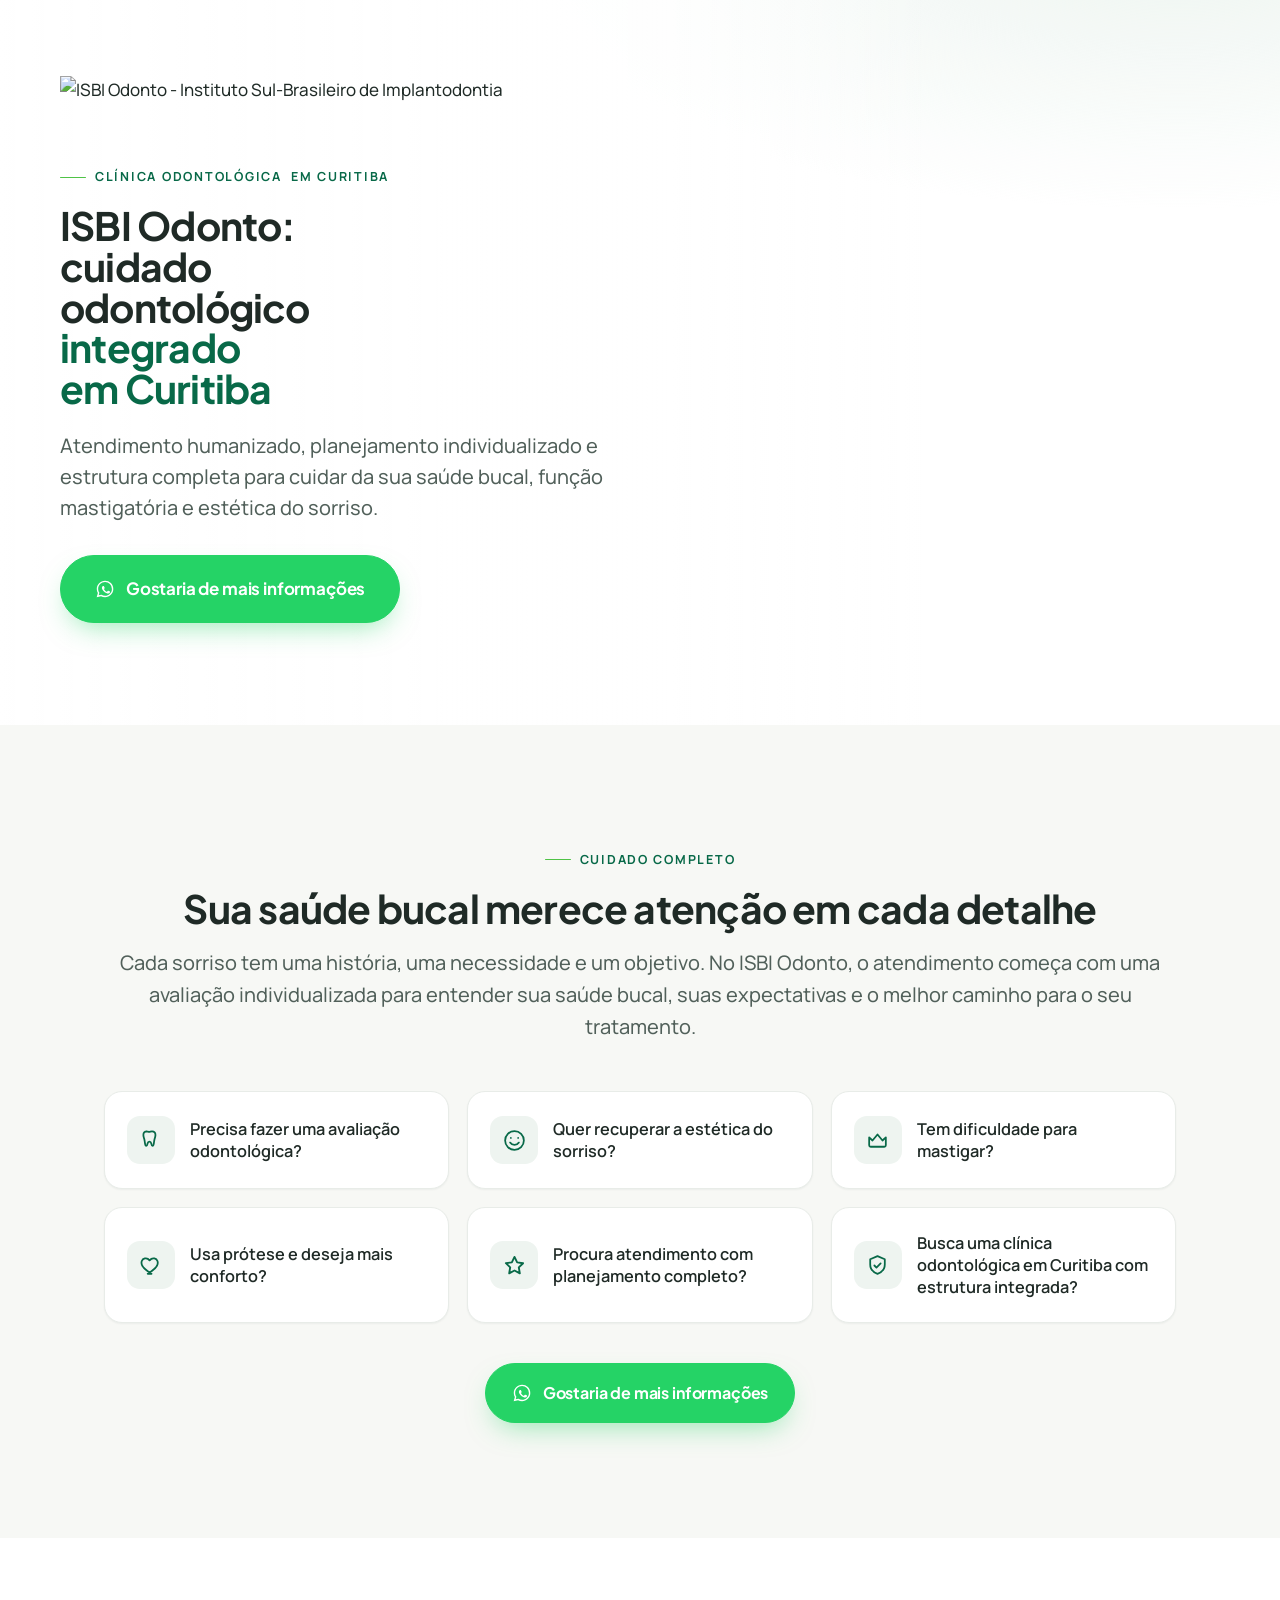
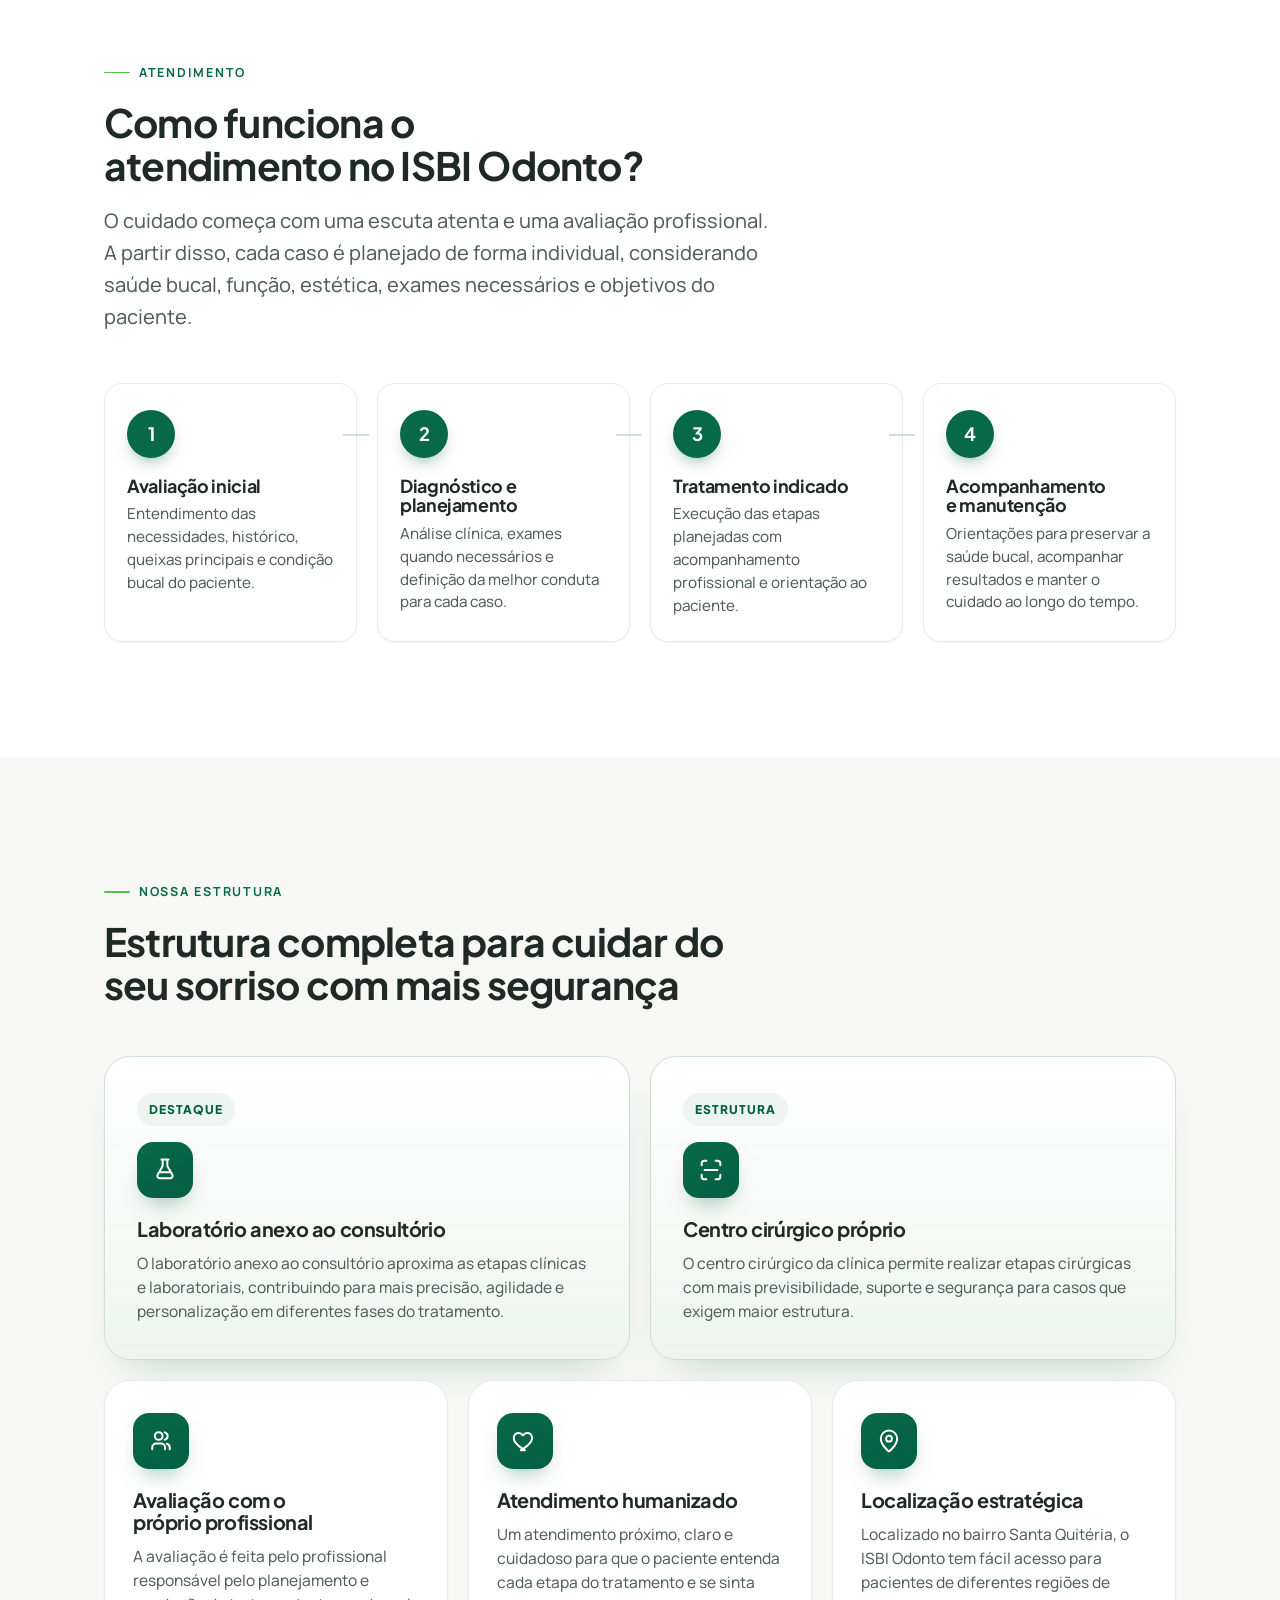
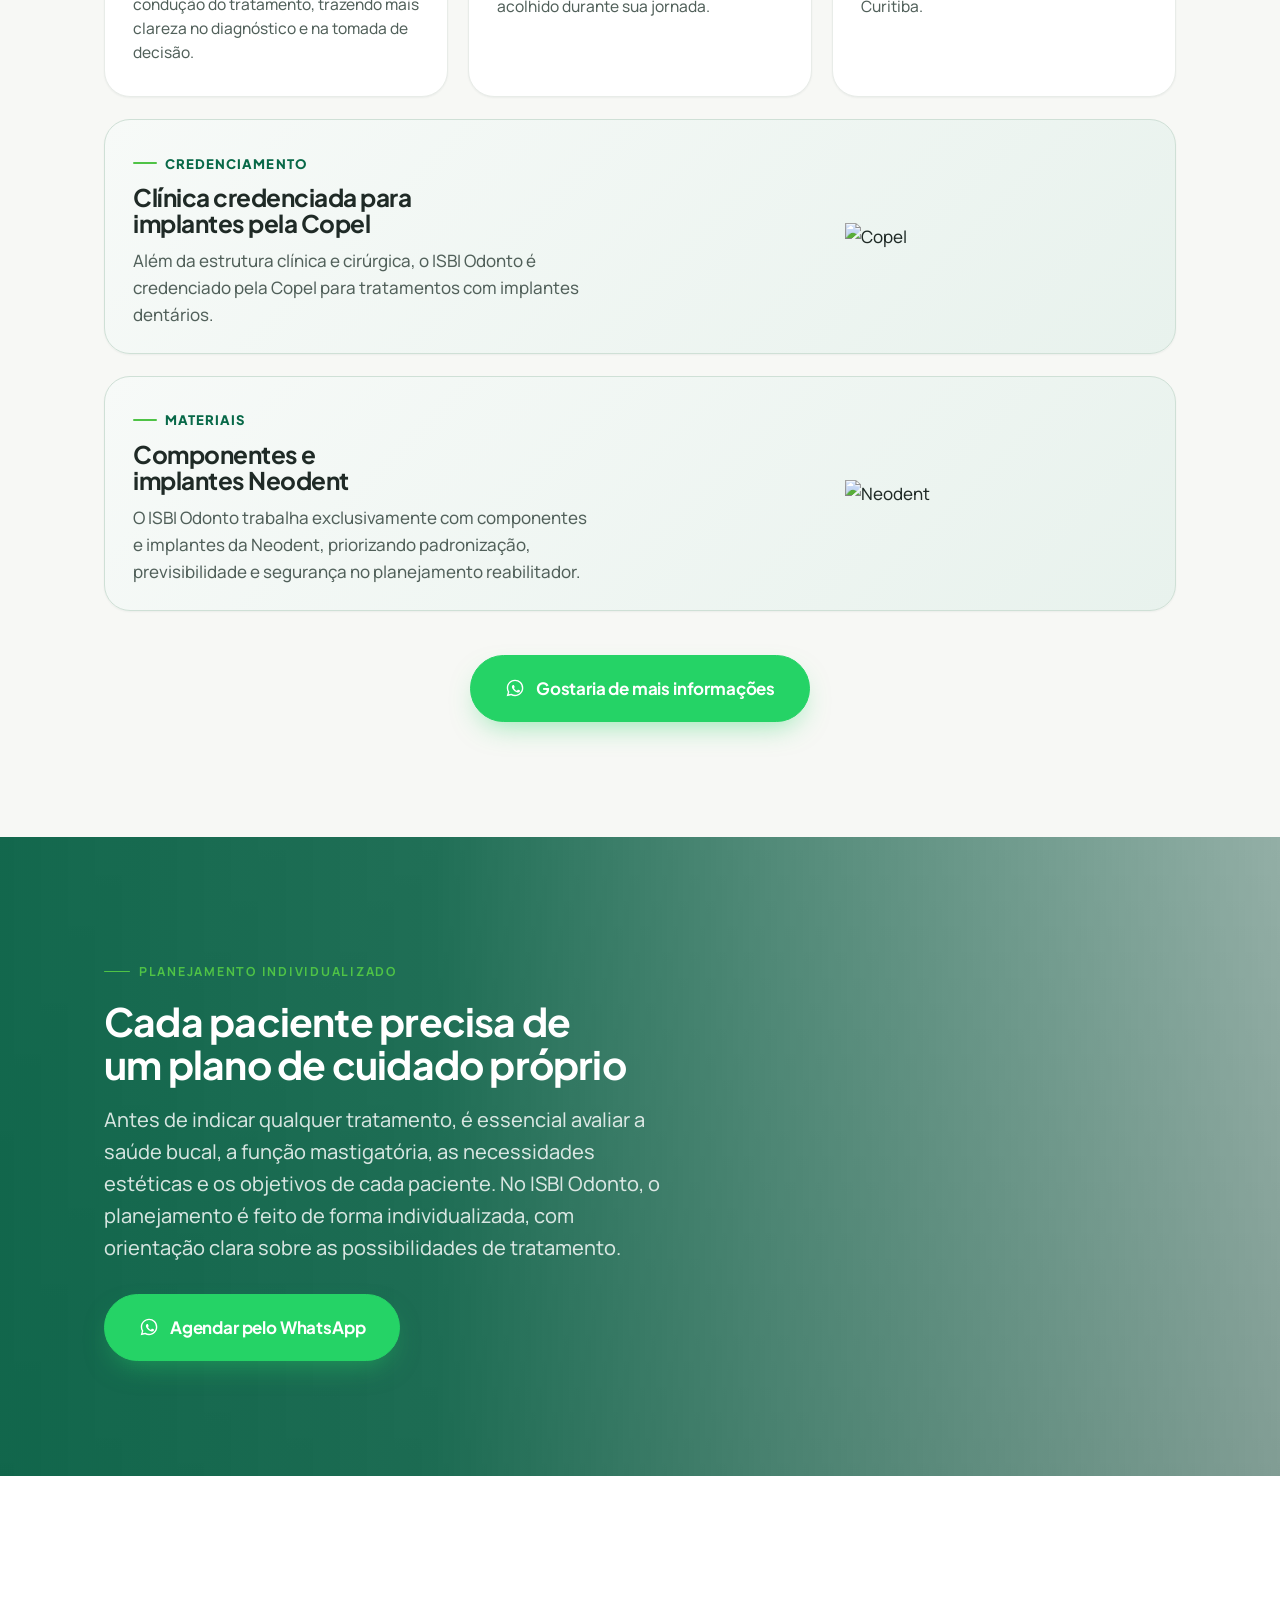
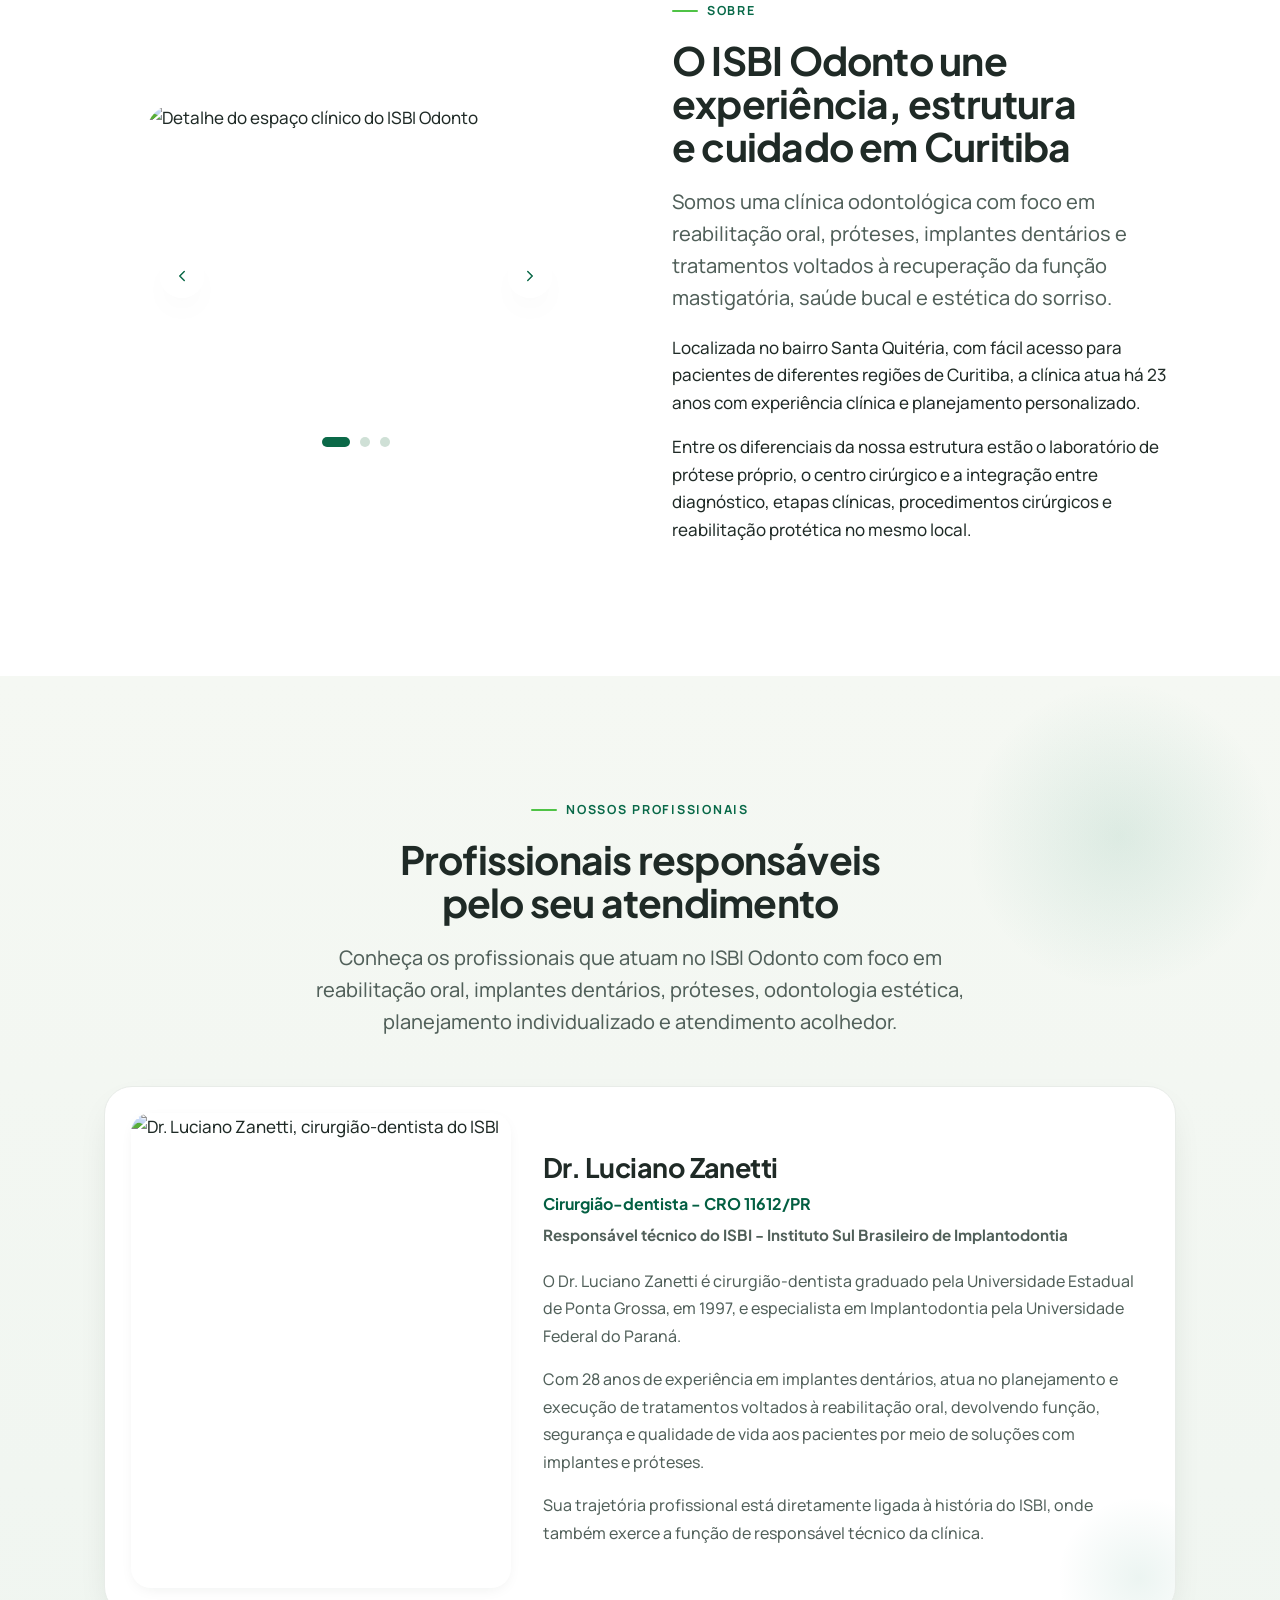
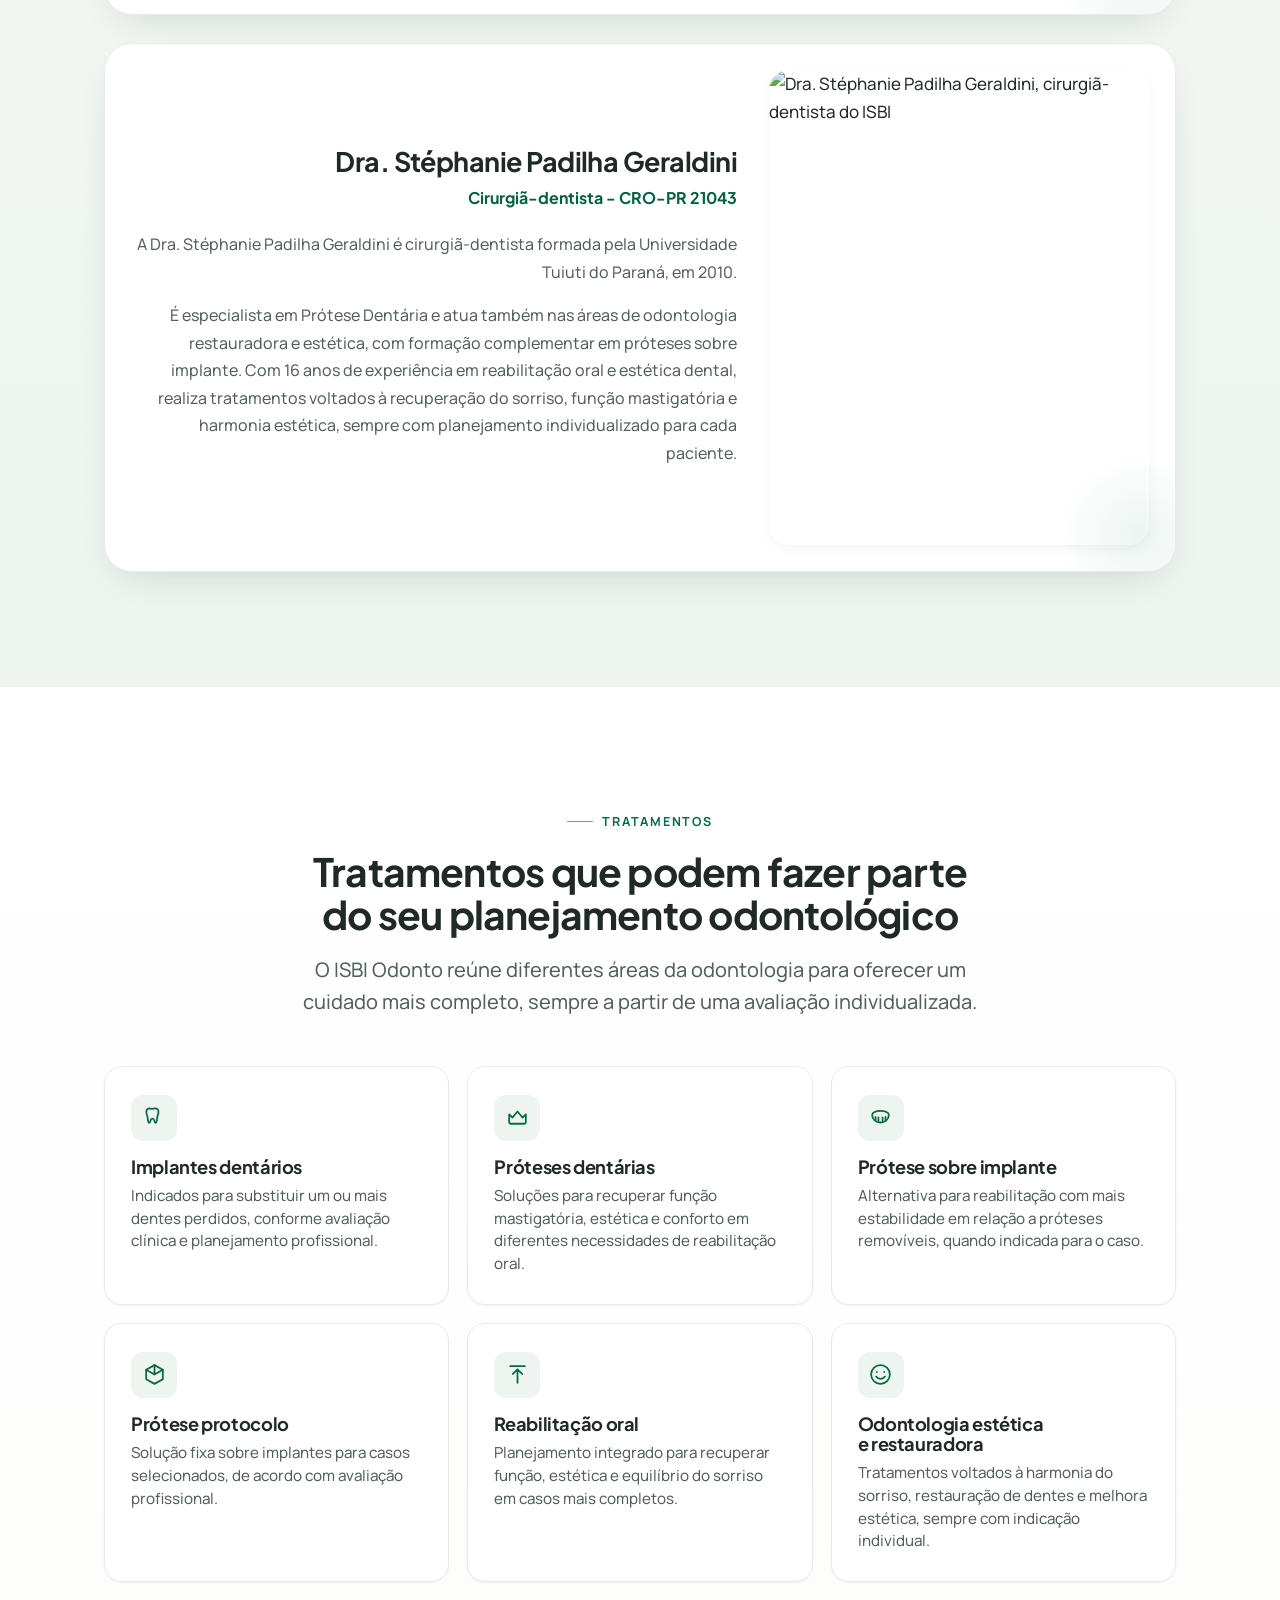
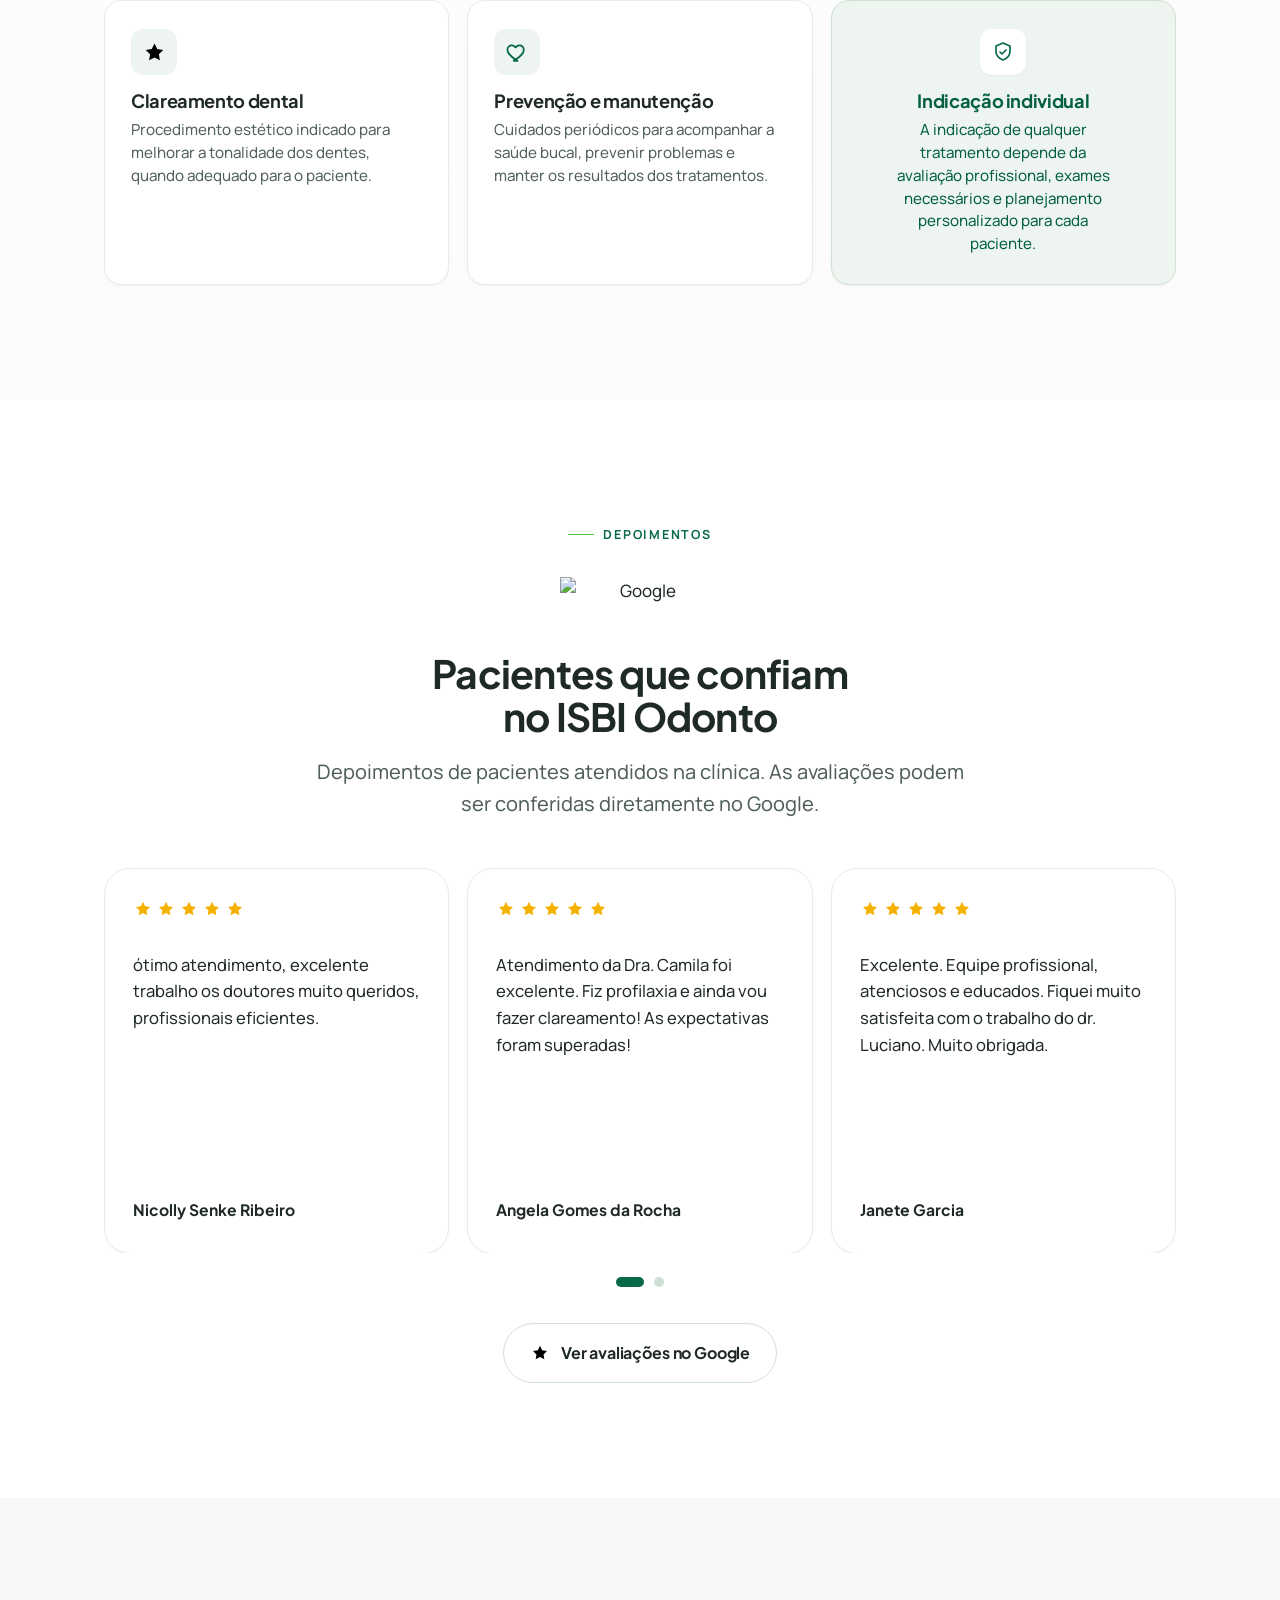
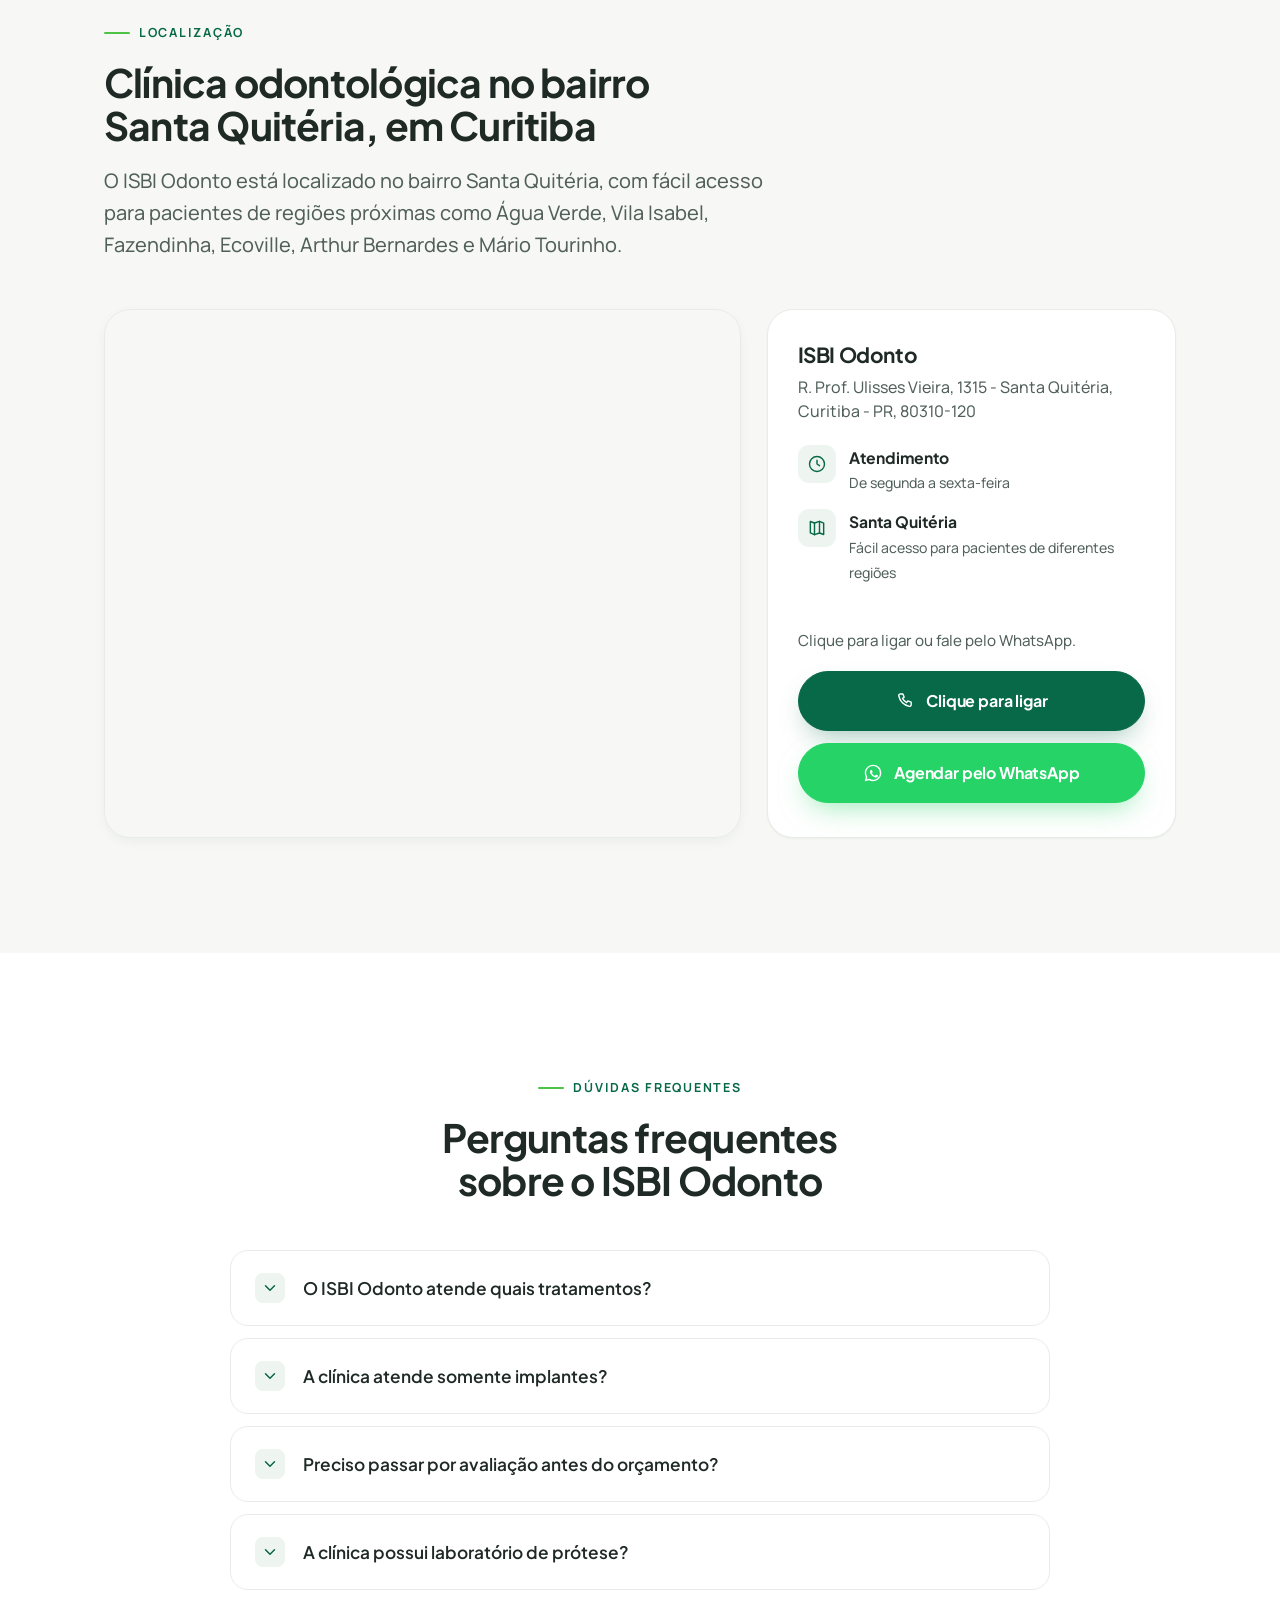
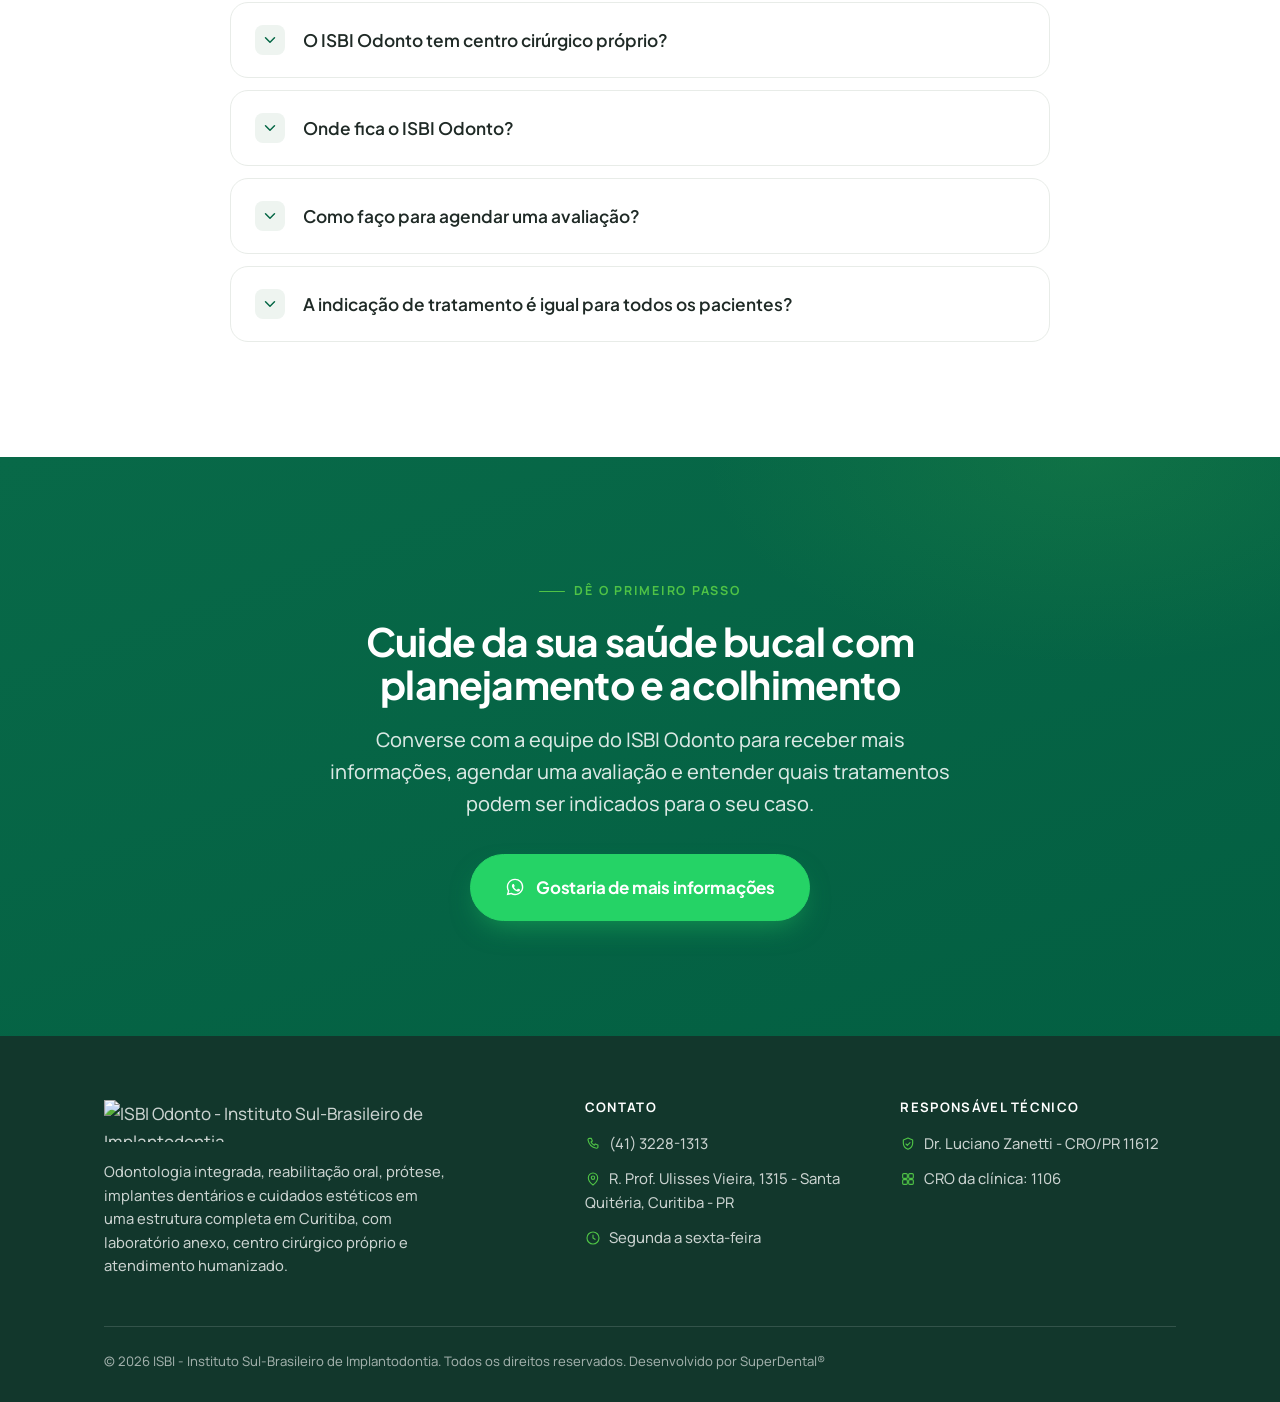
==== uploads/index.html @ 8cdc3d03 "Att" ====
﻿<!DOCTYPE html>
<html lang="pt-BR">
<head>
<meta charset="UTF-8">
<meta name="viewport" content="width=device-width, initial-scale=1">
<title>ISBI Odonto em Curitiba | Clínica Odontológica em Santa Quitéria</title>
<meta name="description" content="Conheça o ISBI Odonto, clínica odontológica em Curitiba com atendimento integrado, laboratório anexo, centro cirúrgico próprio e planejamento individualizado.">
<meta name="robots" content="index, follow">
<link rel="canonical" href="https://www.isbiodonto.com.br/">
<link rel="icon" type="image/png" href="assets/favicon.png">
<meta name="theme-color" content="#086948">

<!-- Google Tag Manager -->
<script>(function(w,d,s,l,i){w[l]=w[l]||[];w[l].push({'gtm.start':
new Date().getTime(),event:'gtm.js'});var f=d.getElementsByTagName(s)[0],
j=d.createElement(s),dl=l!='dataLayer'?'&l='+l:'';j.async=true;j.src=
'https://www.googletagmanager.com/gtm.js?id='+i+dl;f.parentNode.insertBefore(j,f);
})(window,document,'script','dataLayer','GTM-W7Q2SC29');</script>
<!-- End Google Tag Manager -->

<!-- Open Graph -->
<meta property="og:type" content="website">
<meta property="og:title" content="ISBI Odonto em Curitiba | Clínica Odontológica em Santa Quitéria">
<meta property="og:description" content="Conheça o ISBI Odonto, clínica odontológica em Curitiba com atendimento integrado, laboratório anexo, centro cirúrgico próprio e planejamento individualizado.">
<meta property="og:locale" content="pt_BR">

<!-- Fonts -->
<link rel="preconnect" href="https://fonts.googleapis.com">
<link rel="preconnect" href="https://fonts.gstatic.com" crossorigin>
<link href="https://fonts.googleapis.com/css2?family=Manrope:wght@400;500;600;700;800&family=Plus+Jakarta+Sans:wght@500;600;700;800&display=swap" rel="stylesheet">

<link rel="stylesheet" href="styles.css?v=20250622">
<style id="page-fixes">
  a.btn[href*="wa.me"],
  a.btn[href*="wa.me"]:visited,
  a.btn[href*="wa.me"]:hover,
  a.btn[href*="wa.me"]:focus-visible,
  .btn--wa,
  .btn--wa:visited,
  .btn--wa:hover,
  .btn--wa:focus-visible{
    --bg:#25D366 !important;
    --fg:#fff !important;
    background:#25D366 !important;
    background-color:#25D366 !important;
    color:#fff !important;
    border-color:#25D366 !important;
  }
  .contact-actions{
    display:grid !important;
    grid-template-columns:1fr !important;
    gap:12px !important;
    margin-top:18px !important;
  }
  .contact-actions .btn{
    width:100% !important;
    min-height:58px !important;
  }
  .hero::before{
    background:
      linear-gradient(90deg, rgba(255,255,255,.96) 0%, rgba(255,255,255,.9) 34%, rgba(255,255,255,.72) 52%, rgba(255,255,255,.18) 72%),
      radial-gradient(120% 80% at 92% -8%, rgba(226,238,231,.72) 0%, transparent 46%),
      url("assets/hero_institucional.webp") no-repeat center center/cover !important;
  }
  .darkblock{
    background:
      url("assets/call_institucional.webp") no-repeat right center/cover fixed !important;
  }
  .feat-callout{
    margin-top:22px !important;
    display:grid !important;
    grid-template-columns:minmax(0,1.35fr) minmax(180px,.85fr) !important;
    align-items:center !important;
    gap:20px !important;
    padding:24px 28px !important;
    border:1px solid #cfe0d6 !important;
    border-radius:26px !important;
    background:linear-gradient(135deg, #f7faf8 0%, #e8f2ed 100%) !important;
    box-shadow:0 1px 2px rgba(15,40,30,.05) !important;
  }
  .feat-callout__brand{
    display:flex !important;
    align-items:center !important;
    justify-content:center !important;
    width:100% !important;
    min-width:0 !important;
  }
  .feat-callout__brand img{
    width:min(220px, 100%) !important;
    max-width:220px !important;
    height:auto !important;
  }
  .structure-rows{
    display:grid !important;
    gap:20px !important;
    margin-top:50px !important;
  }
  .structure-row{
    display:grid !important;
    gap:20px !important;
    align-items:stretch !important;
  }
  .structure-row > .feat-card,
  .structure-row > .feat-card--featured{
    grid-column:auto !important;
  }
  .structure-row--two{
    grid-template-columns:repeat(2, minmax(0, 1fr)) !important;
  }
  .structure-row--three{
    grid-template-columns:repeat(3, minmax(0, 1fr)) !important;
  }
  .about-carousel{
    position:relative !important;
    width:min(100%, 420px) !important;
    margin-inline:auto !important;
    overflow:hidden !important;
  }
  #estrutura .about-visual{
    display:block !important;
    width:100% !important;
    padding:0 !important;
    overflow:hidden !important;
    border-radius:30px !important;
  }
  #estrutura .about-visual::before{
    inset:auto 8% 6% auto !important;
    width:48% !important;
    height:22% !important;
  }
  #estrutura .about-track{
    display:flex !important;
    gap:0 !important;
    transition:transform .55s cubic-bezier(.22,.8,.3,1) !important;
    will-change:transform !important;
  }
  #estrutura .about-photo{
    margin:0 !important;
    flex:0 0 100% !important;
    width:100% !important;
    min-width:100% !important;
    aspect-ratio:4/3 !important;
    box-shadow:none !important;
    border:0 !important;
  }
  #estrutura .about-photo--top{
    grid-column:auto !important;
  }
  #estrutura .about-photo--bottom{
    margin-top:0 !important;
  }
  #estrutura .about-photo img{
    min-height:auto !important;
  }
  .about-carousel__nav{
    position:absolute !important;
    top:50% !important;
    transform:translateY(-50%) !important;
    width:44px !important;
    height:44px !important;
    border:0 !important;
    border-radius:999px !important;
    display:grid !important;
    place-items:center !important;
    background:rgba(255,255,255,.94) !important;
    color:#0b6948 !important;
    box-shadow:0 14px 30px -18px rgba(15,40,30,.35) !important;
    cursor:pointer !important;
    z-index:2 !important;
  }
  .about-carousel__nav svg{
    width:18px !important;
    height:18px !important;
  }
  .about-carousel__nav--prev{
    left:14px !important;
  }
  .about-carousel__nav--prev svg{
    transform:rotate(90deg) !important;
  }
  .about-carousel__nav--next{
    right:14px !important;
  }
  .about-carousel__nav--next svg{
    transform:rotate(-90deg) !important;
  }
  .about-carousel__dots{
    display:flex !important;
    justify-content:center !important;
    gap:10px !important;
    margin-top:18px !important;
  }
  .about-carousel__dots button{
    width:10px !important;
    height:10px !important;
    padding:0 !important;
    border:0 !important;
    border-radius:999px !important;
    background:#cfe0d6 !important;
    cursor:pointer !important;
    transition:width .2s ease, background .2s ease !important;
  }
  .about-carousel__dots button.is-active{
    width:28px !important;
    background:#0b6948 !important;
  }
  .team-grid{
    display:grid !important;
    grid-template-columns:1fr !important;
    gap:28px !important;
    margin-top:48px !important;
  }
  .team-card{
    display:grid !important;
    grid-template-columns:minmax(260px,380px) minmax(0,1fr) !important;
    align-items:center !important;
    gap:32px !important;
    padding:26px !important;
    background:#fff !important;
    border:1px solid #E8ECE8 !important;
    border-radius:28px !important;
    box-shadow:0 14px 40px -18px rgba(15,40,30,.20) !important;
    overflow:hidden !important;
  }
  .team-card--reverse{
    grid-template-columns:minmax(0,1fr) minmax(260px,380px) !important;
  }
  .team-card--reverse .team-card__body{
    order:1 !important;
    text-align:right !important;
  }
  .team-card--reverse .team-card__media{
    order:2 !important;
  }
  .team-card__media{
    width:100% !important;
    max-width:380px !important;
  }
  .team-card__media img{
    width:100% !important;
    height:auto !important;
    min-height:360px !important;
    aspect-ratio:4/5 !important;
    object-fit:cover !important;
    display:block !important;
    border-radius:20px !important;
  }
  .team-card__body{
    display:flex !important;
    flex-direction:column !important;
    min-width:0 !important;
  }
  .team-card__copy{
    display:grid !important;
    gap:16px !important;
  }
  .review-badge{
    display:block !important;
    width:160px !important;
    max-width:160px !important;
    height:auto !important;
    margin:14px auto 22px !important;
    object-fit:contain !important;
  }
  .team-section{
    background:
      linear-gradient(180deg, #f5f8f3 0%, #edf4ef 100%) !important;
  }
  .treatments-section{
    background:
      linear-gradient(180deg, #ffffff 0%, #fbfcfa 100%) !important;
  }
  @media (max-width:640px){
    .hero::before{
      background-position:
        0 0,
        0 0,
        calc(50% - 30px) center !important;
    }
    .hero__sub{
      text-shadow:
        0 2px 4px rgba(255,255,255,.98),
        0 0 20px rgba(255,255,255,.96),
        0 0 32px rgba(255,255,255,.9);
    }
    .feat-callout{
      grid-template-columns:1fr !important;
      align-items:flex-start !important;
    }
    .structure-row--three{
      grid-template-columns:repeat(2, minmax(0, 1fr)) !important;
    }
    .structure-row--three .feat-card:last-child{
      grid-column:1 / -1 !important;
    }
    .hero__cta{
      display:flex !important;
      margin-top:28px !important;
    }
    .hero__cta .hero__wa-mobile-hide{
      display:none !important;
    }
    .hero__cta .btn{
      width:100% !important;
    }
    .wa-float{
      display:none !important;
      visibility:hidden !important;
      pointer-events:none !important;
    }
    .team-card,
    .team-card--reverse{
      grid-template-columns:1fr !important;
      gap:20px !important;
      padding:18px !important;
    }
    .team-card__body,
    .team-card--reverse .team-card__body{
      text-align:center !important;
    }
    .team-card--reverse .team-card__media{
      order:initial !important;
    }
    .team-card__media{
      max-width:none !important;
    }
    .team-card__media img{
      min-height:280px !important;
      aspect-ratio:4/3 !important;
    }
    .review-badge{
      width:min(150px, 52vw) !important;
      max-width:150px !important;
      margin:12px auto 20px !important;
    }
    .structure-row--two,
    .structure-row--three,
    #estrutura .about-visual{
      grid-template-columns:1fr !important;
    }
    .about-carousel{
      width:min(100%, 360px) !important;
    }
    .about-carousel__nav{
      width:40px !important;
      height:40px !important;
    }
  }
</style>

<!-- Local Business structured data -->
<script type="application/ld+json">
{
  "@context": "https://schema.org",
  "@type": "Dentist",
  "name": "ISBI Odonto - Instituto Sul-Brasileiro de Implantodontia",
  "description": "Clínica odontológica em Curitiba com atendimento integrado em reabilitação oral, prótese dentária, implantes dentários e odontologia estética.",
  "telephone": "0413228131",
  "address": {
    "@type": "PostalAddress",
    "streetAddress": "R. Prof. Ulisses Vieira, 1315 - Santa Quitéria",
    "addressLocality": "Curitiba",
    "addressRegion": "PR",
    "postalCode": "80310-120",
    "addressCountry": "BR"
  },
  "areaServed": "Curitiba",
  "medicalSpecialty": "Dentistry"
}
</script>
</head>
<body>

<!-- Google Tag Manager (noscript) -->
<noscript><iframe src="https://www.googletagmanager.com/ns.html?id=GTM-W7Q2SC29"
height="0" width="0" style="display:none;visibility:hidden"></iframe></noscript>
<!-- End Google Tag Manager (noscript) -->

<!-- ============ SVG ICON SPRITE ============ -->
<svg width="0" height="0" style="position:absolute" aria-hidden="true" focusable="false">
  <defs>
    <g id="i-arrow" fill="none" stroke="currentColor" stroke-width="1.9" stroke-linecap="round" stroke-linejoin="round"><path d="M5 12h13M12 6l6 6-6 6"/></g>
    <g id="i-check" fill="none" stroke="currentColor" stroke-width="2.1" stroke-linecap="round" stroke-linejoin="round"><path d="M5 12.5l4 4 10-10"/></g>
    <g id="i-chevron" fill="none" stroke="currentColor" stroke-width="2" stroke-linecap="round" stroke-linejoin="round"><path d="M6 9l6 6 6-6"/></g>
    <g id="i-menu" fill="none" stroke="currentColor" stroke-width="1.9" stroke-linecap="round"><path d="M4 7h16M4 12h16M4 17h16"/></g>
    <g id="i-close" fill="none" stroke="currentColor" stroke-width="1.9" stroke-linecap="round"><path d="M6 6l12 12M18 6 6 18"/></g>
    <g id="i-plus" fill="none" stroke="currentColor" stroke-width="2" stroke-linecap="round"><path d="M12 5v14M5 12h14"/></g>
    <path id="i-wa" d="M12.04 2C6.58 2 2.13 6.45 2.13 11.91c0 1.75.46 3.45 1.32 4.95L2 22l5.25-1.38c1.45.79 3.08 1.21 4.79 1.21h.01c5.46 0 9.91-4.45 9.91-9.91 0-2.65-1.03-5.14-2.9-7.01A9.82 9.82 0 0 0 12.04 2Zm0 1.67c2.2 0 4.27.86 5.82 2.42a8.2 8.2 0 0 1 2.42 5.82c0 4.54-3.7 8.24-8.25 8.24-1.48 0-2.93-.4-4.19-1.15l-.3-.18-3.12.82.83-3.04-.2-.31a8.18 8.18 0 0 1-1.26-4.38c0-4.54 3.7-8.24 8.25-8.24Zm-2.27 4.7c-.16 0-.42.06-.64.3-.22.24-.84.82-.84 2 0 1.18.86 2.32.98 2.48.12.16 1.69 2.58 4.1 3.62.57.25 1.02.4 1.37.5.57.18 1.1.16 1.51.1.46-.07 1.42-.58 1.62-1.14.2-.56.2-1.04.14-1.14-.06-.1-.22-.16-.46-.28-.24-.12-1.42-.7-1.64-.78-.22-.08-.38-.12-.54.12-.16.24-.62.78-.76.94-.14.16-.28.18-.52.06-.24-.12-1.01-.37-1.93-1.19-.71-.64-1.19-1.42-1.33-1.66-.14-.24-.01-.37.11-.49.11-.11.24-.28.36-.42.12-.14.16-.24.24-.4.08-.16.04-.3-.02-.42-.06-.12-.54-1.3-.74-1.78-.2-.47-.4-.4-.54-.41-.14 0-.3-.01-.46-.01Z"/>
    <g id="i-tooth" fill="none" stroke="currentColor" stroke-width="1.7" stroke-linecap="round" stroke-linejoin="round"><path d="M7.5 3.2C5.6 3.2 4.2 4.7 4.2 6.7c0 1.5.5 2.6.9 4 .3 1.1.4 2.4.6 3.7.2 1.2.3 2.8 1.3 2.8.9 0 1-1.1 1.2-2.2.2-1 .3-1.9 1.8-1.9s1.6.9 1.8 1.9c.2 1.1.3 2.2 1.2 2.2 1 0 1.1-1.6 1.3-2.8.2-1.3.3-2.6.6-3.7.4-1.4.9-2.5.9-4 0-2-1.4-3.5-3.3-3.5-1.2 0-1.9.6-2.8.6s-1.6-.6-2.8-.6Z"/></g>
    <g id="i-flask" fill="none" stroke="currentColor" stroke-width="1.7" stroke-linecap="round" stroke-linejoin="round"><path d="M9 3h6M10 3v5.5L5.7 16a2 2 0 0 0 1.7 3h9.2a2 2 0 0 0 1.7-3L14 8.5V3M8 14h8"/></g>
    <g id="i-scan" fill="none" stroke="currentColor" stroke-width="1.7" stroke-linecap="round" stroke-linejoin="round"><path d="M4 8V6.5A2.5 2.5 0 0 1 6.5 4H8M20 8V6.5A2.5 2.5 0 0 0 17.5 4H16M4 16v1.5A2.5 2.5 0 0 0 6.5 20H8M20 16v1.5a2.5 2.5 0 0 1-2.5 2.5H16M6.5 12h11"/></g>
    <g id="i-team" fill="none" stroke="currentColor" stroke-width="1.7" stroke-linecap="round" stroke-linejoin="round"><path d="M15.5 19v-1.4a3.4 3.4 0 0 0-3.4-3.4h-4.2A3.4 3.4 0 0 0 4.5 17.6V19M10 11a3.3 3.3 0 1 0 0-6.6 3.3 3.3 0 0 0 0 6.6ZM19.5 19v-1.4a3.4 3.4 0 0 0-2.5-3.3M15.2 4.6a3.3 3.3 0 0 1 0 6.4"/></g>
    <g id="i-grid" fill="none" stroke="currentColor" stroke-width="1.7" stroke-linecap="round" stroke-linejoin="round"><rect x="4" y="4" width="7" height="7" rx="1.6"/><rect x="13" y="4" width="7" height="7" rx="1.6"/><rect x="4" y="13" width="7" height="7" rx="1.6"/><rect x="13" y="13" width="7" height="7" rx="1.6"/></g>
    <g id="i-pin" fill="none" stroke="currentColor" stroke-width="1.7" stroke-linecap="round" stroke-linejoin="round"><path d="M12 21s7-5.5 7-11a7 7 0 1 0-14 0c0 5.5 7 11 7 11Z"/><circle cx="12" cy="10" r="2.5"/></g>
    <g id="i-heart" fill="none" stroke="currentColor" stroke-width="1.7" stroke-linecap="round" stroke-linejoin="round"><path d="M12 20s-7-4.3-9-8C1.6 9 2.7 5.9 5.6 5.2c1.9-.5 3.5.5 4.6 1.9 1.1-1.4 2.7-2.4 4.6-1.9 2.9.7 4 3.8 2.6 6.8-2 3.7-9 8-9 8Z"/></g>
    <g id="i-smile" fill="none" stroke="currentColor" stroke-width="1.7" stroke-linecap="round" stroke-linejoin="round"><circle cx="12" cy="12" r="9"/><path d="M8.5 9.5h.01M15.5 9.5h.01M7.8 14a5 5 0 0 0 8.4 0"/></g>
    <g id="i-shield" fill="none" stroke="currentColor" stroke-width="1.7" stroke-linecap="round" stroke-linejoin="round"><path d="M12 3l7 3v5c0 4.5-3 7.5-7 9-4-1.5-7-4.5-7-9V6l7-3Z"/><path d="M9 12l2 2 4-4"/></g>
    <g id="i-clock" fill="none" stroke="currentColor" stroke-width="1.7" stroke-linecap="round" stroke-linejoin="round"><circle cx="12" cy="12" r="9"/><path d="M12 7.5V12l3 2"/></g>
    <g id="i-phone" fill="none" stroke="currentColor" stroke-width="1.7" stroke-linecap="round" stroke-linejoin="round"><path d="M6.5 3.5h3l1.5 4-2 1.4a11.5 11.5 0 0 0 5 5l1.4-2 4 1.5v3a2 2 0 0 1-2.2 2A16 16 0 0 1 4.5 5.7 2 2 0 0 1 6.5 3.5Z"/></g>
    <g id="i-cal" fill="none" stroke="currentColor" stroke-width="1.7" stroke-linecap="round" stroke-linejoin="round"><path d="M7 3v3M17 3v3M4 8.5h16"/><rect x="4" y="5" width="16" height="16" rx="2"/></g>
    <g id="i-target" fill="none" stroke="currentColor" stroke-width="1.7" stroke-linecap="round" stroke-linejoin="round"><circle cx="12" cy="12" r="8.5"/><circle cx="12" cy="12" r="4"/><path d="M12 1.5v3M12 19.5v3M1.5 12h3M19.5 12h3"/></g>
    <g id="i-crown" fill="none" stroke="currentColor" stroke-width="1.7" stroke-linecap="round" stroke-linejoin="round"><path d="M4 9l3.2 3L12 6.2 16.8 12 20 9v7.5a1.5 1.5 0 0 1-1.5 1.5h-13A1.5 1.5 0 0 1 4 16.5V9Z"/></g>
    <g id="i-arch" fill="none" stroke="currentColor" stroke-width="1.7" stroke-linecap="round" stroke-linejoin="round"><path d="M4 9.5c0-2.2 3.4-3.8 8-3.8s8 1.6 8 3.8c0 4.2-3.6 7.3-8 7.3s-8-3.1-8-7.3Z"/><path d="M7.2 11.5v3M10 12v3.4M14 12v3.4M16.8 11.5v3"/></g>
    <g id="i-cube" fill="none" stroke="currentColor" stroke-width="1.7" stroke-linecap="round" stroke-linejoin="round"><path d="M12 3l8 4.5v9L12 21l-8-4.5v-9L12 3Z"/><path d="M12 3v9M4 7.5l8 4.5 8-4.5"/></g>
    <g id="i-up" fill="none" stroke="currentColor" stroke-width="1.7" stroke-linecap="round" stroke-linejoin="round"><path d="M12 20V7M7.5 11.5 12 7l4.5 4.5M5 4h14"/></g>
    <path id="i-star" d="M12 3.4l2.6 5.3 5.8.85-4.2 4.1 1 5.8-5.2-2.75-5.2 2.75 1-5.8-4.2-4.1 5.8-.85L12 3.4Z"/>
    <g id="i-star-outline" fill="none" stroke="currentColor" stroke-width="1.8" stroke-linecap="round" stroke-linejoin="round"><path d="M12 3.8l2.55 5.18 5.72.83-4.14 4.03.98 5.69L12 16.82l-5.11 2.69.98-5.69-4.14-4.03 5.72-.83L12 3.8Z"/></g>
    <g id="i-route" fill="none" stroke="currentColor" stroke-width="1.7" stroke-linecap="round" stroke-linejoin="round"><path d="M9 6 4 4.2v13.6L9 20l6-2 5 1.8V6.2L15 4 9 6Z"/><path d="M9 6v14M15 4v14"/></g>
    <g id="i-ig" fill="none" stroke="currentColor" stroke-width="1.7" stroke-linecap="round" stroke-linejoin="round"><rect x="3.5" y="3.5" width="17" height="17" rx="4.5"/><circle cx="12" cy="12" r="4"/><path d="M17 6.8h.01"/></g>
    <path id="i-fb" d="M13.2 21v-7.2h2.4l.36-2.8H13.2V9.2c0-.8.23-1.36 1.4-1.36h1.5V5.33c-.26-.03-1.15-.11-2.18-.11-2.16 0-3.64 1.32-3.64 3.74V11H7.86v2.8h2.42V21h2.92Z"/>
  </defs>
</svg>

<main id="topo">

<!-- ============ 2. HERO ============ -->
<section class="hero">
  <div class="wrap hero__grid">
    <div class="hero__copy reveal">
      <img class="hero__logo" src="assets/logo-isbi.png" alt="ISBI Odonto - Instituto Sul-Brasileiro de Implantodontia">
      <span class="eyebrow"><span>Clínica odontológica</span><span>em Curitiba</span></span>
      <h1><span>ISBI Odonto:</span><span>cuidado odontológico</span><em>integrado </em><em>em Curitiba</em></h1>
      <p class="hero__sub">Atendimento humanizado, planejamento individualizado e estrutura completa para cuidar da sua saúde bucal, função mastigatória e estética do sorriso.</p>
      <div class="hero__cta">
        <a class="btn btn--wa sellbot-wpp-open btn--lg hero__wa-mobile-hide" href="https://wa.me/554132281313?text=Ol%C3%A1%2C%20vim%20pelo%20Google%20e%20gostaria%20de%20mais%20informa%C3%A7%C3%B5es." target="_blank" rel="noopener" onclick="isbiTrack('cta_whatsapp_hero')">
          <svg viewBox="0 0 24 24" fill="currentColor"><use href="#i-wa"/></svg>Gostaria de mais informações
        </a>
      </div>
    </div>
  </div>
</section>
<!-- ============ 3. DOR / IDENTIFICACAO ============ -->
<section class="section section--tint" id="dor">
  <div class="wrap">
    <div class="section-head section-head--center reveal">
      <span class="eyebrow eyebrow--center">Cuidado completo</span>
      <h2 class="title">Sua saúde bucal merece atenção em cada detalhe</h2>
      <p class="lead">Cada sorriso tem uma história, uma necessidade e um objetivo. No ISBI Odonto, o atendimento começa com uma avaliação individualizada para entender sua saúde bucal, suas expectativas e o melhor caminho para o seu tratamento.</p>
    </div>
    <div class="grid-cards cols-3 reveal">
      <div class="pain-card"><span class="ico"><svg viewBox="0 0 24 24"><use href="#i-tooth"/></svg></span><p>Precisa fazer uma avaliação odontológica?</p></div>
      <div class="pain-card"><span class="ico"><svg viewBox="0 0 24 24"><use href="#i-smile"/></svg></span><p>Quer recuperar a estética do sorriso?</p></div>
      <div class="pain-card"><span class="ico"><svg viewBox="0 0 24 24"><use href="#i-crown"/></svg></span><p>Tem dificuldade para mastigar?</p></div>
      <div class="pain-card"><span class="ico"><svg viewBox="0 0 24 24"><use href="#i-heart"/></svg></span><p>Usa prótese e deseja mais conforto?</p></div>
      <div class="pain-card"><span class="ico"><svg viewBox="0 0 24 24"><use href="#i-star-outline"/></svg></span><p>Procura atendimento com planejamento completo?</p></div>
      <div class="pain-card"><span class="ico"><svg viewBox="0 0 24 24"><use href="#i-shield"/></svg></span><p>Busca uma clínica odontológica em Curitiba com estrutura integrada?</p></div>
    </div>
    <div style="text-align:center;margin-top:40px" class="reveal">
      <a class="btn btn--wa sellbot-wpp-open" href="https://wa.me/554132281313?text=Ol%C3%A1%2C%20vim%20pelo%20Google%20e%20gostaria%20de%20mais%20informa%C3%A7%C3%B5es." target="_blank" rel="noopener" onclick="isbiTrack('cta_whatsapp_dor')">
        <svg viewBox="0 0 24 24" fill="currentColor"><use href="#i-wa"/></svg>Gostaria de mais informações
      </a>
    </div>
  </div>
</section>
<!-- ============ 4. COMO FUNCIONA O TRATAMENTO ============ -->
<section class="section" id="tratamento">
  <div class="wrap">
    <div class="section-head reveal">
      <span class="eyebrow">Atendimento</span>
      <h2 class="title">Como funciona o atendimento no ISBI Odonto?</h2>
      <p class="lead">O cuidado começa com uma escuta atenta e uma avaliação profissional. A partir disso, cada caso é planejado de forma individual, considerando saúde bucal, função, estética, exames necessários e objetivos do paciente.</p>
    </div>
    <div class="timeline reveal">
      <div class="tl-step">
        <div class="tl-step__num">1</div><div class="tl-step__line"></div>
        <h3>Avaliação inicial</h3>
        <p>Entendimento das necessidades, histórico, queixas principais e condição bucal do paciente.</p>
      </div>
      <div class="tl-step">
        <div class="tl-step__num">2</div><div class="tl-step__line"></div>
        <h3>Diagnóstico e planejamento</h3>
        <p>Análise clínica, exames quando necessários e definição da melhor conduta para cada caso.</p>
      </div>
      <div class="tl-step">
        <div class="tl-step__num">3</div><div class="tl-step__line"></div>
        <h3>Tratamento indicado</h3>
        <p>Execução das etapas planejadas com acompanhamento profissional e orientação ao paciente.</p>
      </div>
      <div class="tl-step">
        <div class="tl-step__num">4</div>
        <h3>Acompanhamento e manutenção</h3>
        <p>Orientações para preservar a saúde bucal, acompanhar resultados e manter o cuidado ao longo do tempo.</p>
      </div>
    </div>
  </div>
</section>
<!-- ============ 5. DIFERENCIAIS ============ -->
<section class="section section--tint" id="diferenciais">
  <div class="wrap">
    <div class="section-head reveal">
      <span class="eyebrow">Nossa estrutura</span>
      <h2 class="title">Estrutura completa para cuidar do seu sorriso com mais segurança</h2>
    </div>
    <div class="structure-rows reveal">
      <div class="structure-row structure-row--two">
        <article class="feat-card feat-card--featured" data-badge="DESTAQUE">
          <div class="ico"><svg viewBox="0 0 24 24"><use href="#i-flask"/></svg></div>
          <h3>Laboratório anexo ao consultório</h3>
          <p>O laboratório anexo ao consultório aproxima as etapas clínicas e laboratoriais, contribuindo para mais precisão, agilidade e personalização em diferentes fases do tratamento.</p>
        </article>
        <article class="feat-card feat-card--featured" data-badge="ESTRUTURA">
          <div class="ico"><svg viewBox="0 0 24 24"><use href="#i-scan"/></svg></div>
          <h3>Centro cirúrgico próprio</h3>
          <p>O centro cirúrgico da clínica permite realizar etapas cirúrgicas com mais previsibilidade, suporte e segurança para casos que exigem maior estrutura.</p>
        </article>
      </div>
      <div class="structure-row structure-row--three">
        <article class="feat-card">
          <div class="ico"><svg viewBox="0 0 24 24"><use href="#i-team"/></svg></div>
          <h3>Avaliação com o próprio profissional</h3>
          <p>A avaliação é feita pelo profissional responsável pelo planejamento e condução do tratamento, trazendo mais clareza no diagnóstico e na tomada de decisão.</p>
        </article>
        <article class="feat-card">
          <div class="ico"><svg viewBox="0 0 24 24"><use href="#i-heart"/></svg></div>
          <h3>Atendimento humanizado</h3>
          <p>Um atendimento próximo, claro e cuidadoso para que o paciente entenda cada etapa do tratamento e se sinta acolhido durante sua jornada.</p>
        </article>
        <article class="feat-card">
          <div class="ico"><svg viewBox="0 0 24 24"><use href="#i-pin"/></svg></div>
          <h3>Localização estratégica</h3>
          <p>Localizado no bairro Santa Quitéria, o ISBI Odonto tem fácil acesso para pacientes de diferentes regiões de Curitiba.</p>
        </article>
      </div>
    </div>
    <div class="feat-callout reveal">
      <div class="feat-callout__copy">
        <span class="feat-callout__eyebrow">Credenciamento</span>
        <h3>Clínica credenciada para implantes pela Copel</h3>
        <p>Além da estrutura clínica e cirúrgica, o ISBI Odonto é credenciado pela Copel para tratamentos com implantes dentários.</p>
      </div>
      <div class="feat-callout__brand">
        <img src="assets/Copel.svg.png" alt="Copel">
      </div>
    </div>
    <div class="feat-callout reveal">
      <div class="feat-callout__copy">
        <span class="feat-callout__eyebrow">Materiais</span>
        <h3>Componentes e implantes Neodent</h3>
        <p>O ISBI Odonto trabalha exclusivamente com componentes e implantes da Neodent, priorizando padronização, previsibilidade e segurança no planejamento reabilitador.</p>
      </div>
      <div class="feat-callout__brand">
        <img src="assets/logo-neodent.webp" alt="Neodent">
      </div>
    </div>
    <div style="text-align:center;margin-top:44px" class="reveal">
      <a class="btn btn--wa sellbot-wpp-open btn--lg" href="https://wa.me/554132281313?text=Ol%C3%A1%2C%20vim%20pelo%20Google%20e%20gostaria%20de%20mais%20informa%C3%A7%C3%B5es." target="_blank" rel="noopener" onclick="isbiTrack('cta_whatsapp_diferenciais')">
        <svg viewBox="0 0 24 24" fill="currentColor"><use href="#i-wa"/></svg>Gostaria de mais informações
      </a>
    </div>
  </div>
</section>
<!-- ============ 6. AVALIACAO INDIVIDUALIZADA (dark) ============ -->
<section class="section darkblock">
  <div class="wrap">
    <div class="darkblock__inner reveal">
      <span class="eyebrow" style="color:var(--green-soft)">Planejamento individualizado</span>
      <h2 class="title">Cada paciente precisa de um plano de cuidado próprio</h2>
      <p class="lead">Antes de indicar qualquer tratamento, é essencial avaliar a saúde bucal, a função mastigatória, as necessidades estéticas e os objetivos de cada paciente. No ISBI Odonto, o planejamento é feito de forma individualizada, com orientação clara sobre as possibilidades de tratamento.</p>
      <div style="margin-top:30px">
        <a class="btn btn--wa sellbot-wpp-open btn--light btn--lg" href="https://wa.me/554132281313?text=Ol%C3%A1%2C%20vim%20pelo%20Google%20e%20gostaria%20de%20mais%20informa%C3%A7%C3%B5es." target="_blank" rel="noopener" onclick="isbiTrack('cta_whatsapp_avaliacao')">
          <svg viewBox="0 0 24 24" fill="currentColor"><use href="#i-wa"/></svg>Agendar pelo WhatsApp
        </a>
      </div>
    </div>
  </div>
</section>
<!-- ============ 7. SOBRE O ISBI ============ -->
<section class="section" id="estrutura">
  <div class="wrap about-grid">
    <div class="about-carousel reveal" aria-label="Galeria de fotos do ISBI Odonto">
      <div class="about-visual">
        <div class="about-track">
          <figure class="about-photo about-photo--bottom">
            <img src="assets/sobre2.webp" alt="Detalhe do espaço clínico do ISBI Odonto">
          </figure>
          <figure class="about-photo about-photo--top">
            <img src="assets/sobre1.webp" alt="Ambiente interno do ISBI Odonto">
          </figure>
          <figure class="about-photo about-photo--extra">
            <img src="assets/centro-cirurgico.jpeg" alt="Centro cirúrgico do ISBI Odonto">
          </figure>
        </div>
      </div>
      <button class="about-carousel__nav about-carousel__nav--prev" type="button" aria-label="Foto anterior">
        <svg viewBox="0 0 24 24"><use href="#i-chevron"/></svg>
      </button>
      <button class="about-carousel__nav about-carousel__nav--next" type="button" aria-label="Próxima foto">
        <svg viewBox="0 0 24 24"><use href="#i-chevron"/></svg>
      </button>
      <div class="about-carousel__dots" aria-label="Navegação da galeria"></div>
    </div>
    <div class="about-copy reveal">
      <span class="eyebrow">Sobre</span>
      <h2 class="title">O ISBI Odonto une experiência, estrutura e cuidado em Curitiba</h2>
      <p class="lead">Somos uma clínica odontológica com foco em reabilitação oral, próteses, implantes dentários e tratamentos voltados à recuperação da função mastigatória, saúde bucal e estética do sorriso.</p>
      <p>Localizada no bairro Santa Quitéria, com fácil acesso para pacientes de diferentes regiões de Curitiba, a clínica atua há 23 anos com experiência clínica e planejamento personalizado.</p>
      <p>Entre os diferenciais da nossa estrutura estão o laboratório de prótese próprio, o centro cirúrgico e a integração entre diagnóstico, etapas clínicas, procedimentos cirúrgicos e reabilitação protética no mesmo local.</p>
    </div>
  </div>
</section>

<!-- ============ 8. PROFISSIONAIS ============ -->
<section class="section section--tint team-section" id="profissionais">
  <div class="wrap">
    <div class="section-head section-head--center reveal">
      <span class="eyebrow eyebrow--center">Nossos profissionais</span>
      <h2 class="title">Profissionais responsáveis pelo seu atendimento</h2>
      <p class="lead">Conheça os profissionais que atuam no ISBI Odonto com foco em reabilitação oral, implantes dentários, próteses, odontologia estética, planejamento individualizado e atendimento acolhedor.</p>
    </div>
    <div class="team-grid">
      <article class="team-card reveal">
        <div class="team-card__media">
          <img src="assets/luciano.webp" alt="Dr. Luciano Zanetti, cirurgião-dentista do ISBI">
        </div>
        <div class="team-card__body">
          <h3 class="team-card__name">Dr. Luciano Zanetti</h3>
          <div class="team-card__role">Cirurgião-dentista - CRO 11612/PR</div>
          <div class="team-card__subtitle">Responsável técnico do ISBI - Instituto Sul Brasileiro de Implantodontia</div>
          <div class="team-card__copy">
            <p>O Dr. Luciano Zanetti é cirurgião-dentista graduado pela Universidade Estadual de Ponta Grossa, em 1997, e especialista em Implantodontia pela Universidade Federal do Paraná.</p>
            <p>Com 28 anos de experiência em implantes dentários, atua no planejamento e execução de tratamentos voltados à reabilitação oral, devolvendo função, segurança e qualidade de vida aos pacientes por meio de soluções com implantes e próteses.</p>
            <p>Sua trajetória profissional está diretamente ligada à história do ISBI, onde também exerce a função de responsável técnico da clínica.</p>
          </div>
        </div>
      </article>
      <article class="team-card team-card--reverse reveal">
        <div class="team-card__media">
          <img src="assets/stephanie.webp" alt="Dra. Stéphanie Padilha Geraldini, cirurgiã-dentista do ISBI">
        </div>
        <div class="team-card__body">
          <h3 class="team-card__name">Dra. Stéphanie Padilha Geraldini</h3>
          <div class="team-card__role">Cirurgiã-dentista - CRO-PR 21043</div>
          <div class="team-card__copy">
            <p>A Dra. Stéphanie Padilha Geraldini é cirurgiã-dentista formada pela Universidade Tuiuti do Paraná, em 2010.</p>
            <p>É especialista em Prótese Dentária e atua também nas áreas de odontologia restauradora e estética, com formação complementar em próteses sobre implante. Com 16 anos de experiência em reabilitação oral e estética dental, realiza tratamentos voltados à recuperação do sorriso, função mastigatória e harmonia estética, sempre com planejamento individualizado para cada paciente.</p>
          </div>
        </div>
      </article>
    </div>
  </div>
</section>

<!-- ============ 9. TRATAMENTOS RELACIONADOS ============ -->
<section class="section section--tint treatments-section">
  <div class="wrap">
    <div class="section-head section-head--center reveal">
      <span class="eyebrow eyebrow--center">Tratamentos</span>
      <h2 class="title">Tratamentos que podem fazer parte do seu planejamento odontológico</h2>
      <p class="lead">O ISBI Odonto reúne diferentes áreas da odontologia para oferecer um cuidado mais completo, sempre a partir de uma avaliação individualizada.</p>
    </div>
    <div class="treat-grid reveal">
      <article class="treat-card">
        <div class="ico"><svg viewBox="0 0 24 24"><use href="#i-tooth"/></svg></div>
        <h3>Implantes dentários</h3>
        <p>Indicados para substituir um ou mais dentes perdidos, conforme avaliação clínica e planejamento profissional.</p>
      </article>
      <article class="treat-card">
        <div class="ico"><svg viewBox="0 0 24 24"><use href="#i-crown"/></svg></div>
        <h3>Próteses dentárias</h3>
        <p>Soluções para recuperar função mastigatória, estética e conforto em diferentes necessidades de reabilitação oral.</p>
      </article>
      <article class="treat-card">
        <div class="ico"><svg viewBox="0 0 24 24"><use href="#i-arch"/></svg></div>
        <h3>Prótese sobre implante</h3>
        <p>Alternativa para reabilitação com mais estabilidade em relação a próteses removíveis, quando indicada para o caso.</p>
      </article>
      <article class="treat-card">
        <div class="ico"><svg viewBox="0 0 24 24"><use href="#i-cube"/></svg></div>
        <h3>Prótese protocolo</h3>
        <p>Solução fixa sobre implantes para casos selecionados, de acordo com avaliação profissional.</p>
      </article>
      <article class="treat-card">
        <div class="ico"><svg viewBox="0 0 24 24"><use href="#i-up"/></svg></div>
        <h3>Reabilitação oral</h3>
        <p>Planejamento integrado para recuperar função, estética e equilíbrio do sorriso em casos mais completos.</p>
      </article>
      <article class="treat-card">
        <div class="ico"><svg viewBox="0 0 24 24"><use href="#i-smile"/></svg></div>
        <h3>Odontologia estética e restauradora</h3>
        <p>Tratamentos voltados à harmonia do sorriso, restauração de dentes e melhora estética, sempre com indicação individual.</p>
      </article>
      <article class="treat-card">
        <div class="ico"><svg viewBox="0 0 24 24"><use href="#i-star"/></svg></div>
        <h3>Clareamento dental</h3>
        <p>Procedimento estético indicado para melhorar a tonalidade dos dentes, quando adequado para o paciente.</p>
      </article>
      <article class="treat-card">
        <div class="ico"><svg viewBox="0 0 24 24"><use href="#i-heart"/></svg></div>
        <h3>Prevenção e manutenção</h3>
        <p>Cuidados periódicos para acompanhar a saúde bucal, prevenir problemas e manter os resultados dos tratamentos.</p>
      </article>
      <article class="treat-card treat-card--note">
        <div class="treat-card__note-icon"><svg viewBox="0 0 24 24"><use href="#i-shield"/></svg></div>
        <h3>Indicação individual</h3>
        <p>A indicação de qualquer tratamento depende da avaliação profissional, exames necessários e planejamento personalizado para cada paciente.</p>
      </article>
    </div>
  </div>
</section>
<!-- ============ 9. PROVA SOCIAL ============ -->
<section class="section">
  <div class="wrap">
    <div class="section-head section-head--center reveal">
      <span class="eyebrow eyebrow--center">Depoimentos</span>
      <img class="review-badge" src="assets/google.webp" alt="Google" width="160" height="53">
      <h2 class="title">Pacientes que confiam no ISBI Odonto</h2>
      <p class="lead">Depoimentos de pacientes atendidos na clínica. As avaliações podem ser conferidas diretamente no Google.</p>
    </div>
    <div class="review-carousel reveal" aria-label="Depoimentos de pacientes">
      <div class="review-viewport">
        <div class="review-track">
      <article class="review-card">
        <div class="stars" aria-label="5 estrelas">
          <svg viewBox="0 0 24 24" fill="currentColor"><use href="#i-star"/></svg><svg viewBox="0 0 24 24" fill="currentColor"><use href="#i-star"/></svg><svg viewBox="0 0 24 24" fill="currentColor"><use href="#i-star"/></svg><svg viewBox="0 0 24 24" fill="currentColor"><use href="#i-star"/></svg><svg viewBox="0 0 24 24" fill="currentColor"><use href="#i-star"/></svg>
        </div>
        <p class="quote">ótimo atendimento, excelente trabalho os doutores muito queridos, profissionais eficientes.</p>
            <div class="who"><div><b>Nicolly Senke Ribeiro</b></div></div>
      </article>
      <article class="review-card">
        <div class="stars" aria-label="5 estrelas">
          <svg viewBox="0 0 24 24" fill="currentColor"><use href="#i-star"/></svg><svg viewBox="0 0 24 24" fill="currentColor"><use href="#i-star"/></svg><svg viewBox="0 0 24 24" fill="currentColor"><use href="#i-star"/></svg><svg viewBox="0 0 24 24" fill="currentColor"><use href="#i-star"/></svg><svg viewBox="0 0 24 24" fill="currentColor"><use href="#i-star"/></svg>
        </div>
        <p class="quote">Atendimento da Dra. Camila foi excelente. Fiz profilaxia e ainda vou fazer clareamento! As expectativas foram superadas!</p>
            <div class="who"><div><b>Angela Gomes da Rocha</b></div></div>
      </article>
      <article class="review-card">
        <div class="stars" aria-label="5 estrelas">
          <svg viewBox="0 0 24 24" fill="currentColor"><use href="#i-star"/></svg><svg viewBox="0 0 24 24" fill="currentColor"><use href="#i-star"/></svg><svg viewBox="0 0 24 24" fill="currentColor"><use href="#i-star"/></svg><svg viewBox="0 0 24 24" fill="currentColor"><use href="#i-star"/></svg><svg viewBox="0 0 24 24" fill="currentColor"><use href="#i-star"/></svg>
        </div>
        <p class="quote">Excelente. Equipe profissional, atenciosos e educados. Fiquei muito satisfeita com o trabalho do dr. Luciano. Muito obrigada.</p>
            <div class="who"><div><b>Janete Garcia</b></div></div>
      </article>
      <article class="review-card">
        <div class="stars" aria-label="5 estrelas">
          <svg viewBox="0 0 24 24" fill="currentColor"><use href="#i-star"/></svg><svg viewBox="0 0 24 24" fill="currentColor"><use href="#i-star"/></svg><svg viewBox="0 0 24 24" fill="currentColor"><use href="#i-star"/></svg><svg viewBox="0 0 24 24" fill="currentColor"><use href="#i-star"/></svg><svg viewBox="0 0 24 24" fill="currentColor"><use href="#i-star"/></svg>
        </div>
        <p class="quote">Excelente atendimento por todos, muito satisfeita com o resultado do tratamento. Obrigada Dr. Luciano Zanetti, profissional seguro do que faz, que transmite tranquilidade e confiança ao paciente. Clínica bem localizada e tranquilidade para estacionar. Obrigada!</p>
        <div class="who"><div><b>Cleonice Paes de Freiria</b></div></div>
      </article>
      <article class="review-card">
        <div class="stars" aria-label="5 estrelas">
          <svg viewBox="0 0 24 24" fill="currentColor"><use href="#i-star"/></svg><svg viewBox="0 0 24 24" fill="currentColor"><use href="#i-star"/></svg><svg viewBox="0 0 24 24" fill="currentColor"><use href="#i-star"/></svg><svg viewBox="0 0 24 24" fill="currentColor"><use href="#i-star"/></svg><svg viewBox="0 0 24 24" fill="currentColor"><use href="#i-star"/></svg>
        </div>
        <p class="quote">Me desloco de Florianópolis para tratamento nesta clínica devido sua excelência.</p>
        <div class="who"><div><b>Telmo Koerich</b></div></div>
      </article>
      <article class="review-card">
        <div class="stars" aria-label="5 estrelas">
          <svg viewBox="0 0 24 24" fill="currentColor"><use href="#i-star"/></svg><svg viewBox="0 0 24 24" fill="currentColor"><use href="#i-star"/></svg><svg viewBox="0 0 24 24" fill="currentColor"><use href="#i-star"/></svg><svg viewBox="0 0 24 24" fill="currentColor"><use href="#i-star"/></svg><svg viewBox="0 0 24 24" fill="currentColor"><use href="#i-star"/></svg>
        </div>
        <p class="quote">Excelente atendimento, muito atenciosos, muito satisfeito com os resultados do meu tratamento.</p>
        <div class="who"><div><b>Assir Soares</b></div></div>
      </article>
        </div>
      </div>
      <div class="review-dots" aria-label="Navegação dos depoimentos"></div>
    </div>
    <div style="text-align:center" class="reveal">
      <a class="btn btn--ghost" href="https://www.google.com/maps/search/ISBI+Odonto+Curitiba" target="_blank" rel="noopener" onclick="isbiTrack('cta_maps')">
        <svg viewBox="0 0 24 24"><use href="#i-star"/></svg>Ver avaliações no Google
      </a>
    </div>
  </div>
</section>

<!-- ============ 10. LOCALIZACAO ============ -->
<section class="section section--tint" id="localizacao">
  <div class="wrap">
    <div class="section-head reveal">
      <span class="eyebrow">Localização</span>
      <h2 class="title">Clínica odontológica no bairro Santa Quitéria, em Curitiba</h2>
      <p class="lead">O ISBI Odonto está localizado no bairro Santa Quitéria, com fácil acesso para pacientes de regiões próximas como Água Verde, Vila Isabel, Fazendinha, Ecoville, Arthur Bernardes e Mário Tourinho.</p>
    </div>
    <div class="loc-grid reveal">
      <div class="map-wrap">
        <iframe title="Mapa ISBI Odonto" loading="lazy" referrerpolicy="no-referrer-when-downgrade"
          src="https://www.google.com/maps?q=R.%20Prof.%20Ulisses%20Vieira%2C%201315%20-%20Santa%20Quit%C3%A9ria%2C%20Curitiba%20-%20PR%2C%2080310-120&output=embed"></iframe>
      </div>
      <div class="loc-card">
        <h3>ISBI Odonto</h3>
        <p class="addr">R. Prof. Ulisses Vieira, 1315 - Santa Quitéria, Curitiba - PR, 80310-120</p>
        <ul class="loc-list">
          <li><span class="ico"><svg viewBox="0 0 24 24"><use href="#i-clock"/></svg></span><div><b>Atendimento</b><small>De segunda a sexta-feira</small></div></li>
          <li><span class="ico"><svg viewBox="0 0 24 24"><use href="#i-route"/></svg></span><div><b>Santa Quitéria</b><small>Fácil acesso para pacientes de diferentes regiões</small></div></li>
        </ul>
        <p class="contact-note">Clique para ligar ou fale pelo WhatsApp.</p>
        <div class="contact-actions">
          <a class="btn btn--call" href="tel:0413228131" onclick="isbiTrack('cta_ligar_localizacao')">
            <svg viewBox="0 0 24 24"><use href="#i-phone"/></svg>Clique para ligar
          </a>
          <a class="btn btn--wa sellbot-wpp-open" href="https://wa.me/554132281313?text=Ol%C3%A1%2C%20vim%20pelo%20Google%20e%20gostaria%20de%20mais%20informa%C3%A7%C3%B5es." target="_blank" rel="noopener" onclick="isbiTrack('cta_whatsapp_localizacao')">
            <svg viewBox="0 0 24 24" fill="currentColor"><use href="#i-wa"/></svg>Agendar pelo WhatsApp
          </a>
        </div>
      </div>
    </div>
  </div>
</section>

<!-- ============ 11. FAQ ============ -->
<section class="section" id="duvidas">
  <div class="wrap">
    <div class="section-head section-head--center reveal">
      <span class="eyebrow eyebrow--center">Dúvidas frequentes</span>
      <h2 class="title">Perguntas frequentes sobre o ISBI Odonto</h2>
    </div>
    <div class="faq-wrap reveal">
      <div class="faq-item">
        <button class="faq-q"><span class="qmark"><svg viewBox="0 0 24 24"><use href="#i-chevron"/></svg></span><span>O ISBI Odonto atende quais tratamentos?</span></button>
        <div class="faq-a"><div>O ISBI Odonto atua com reabilitação oral, implantes dentários, próteses dentárias, próteses sobre implante, odontologia restauradora, estética dental, clareamento e cuidados preventivos. A indicação de cada tratamento depende de avaliação profissional.</div></div>
      </div>
      <div class="faq-item">
        <button class="faq-q"><span class="qmark"><svg viewBox="0 0 24 24"><use href="#i-chevron"/></svg></span><span>A clínica atende somente implantes?</span></button>
        <div class="faq-a"><div>Não. Embora o ISBI tenha forte atuação em implantodontia e reabilitação oral, a clínica reúne diferentes especialidades odontológicas para oferecer um cuidado mais completo em um único local.</div></div>
      </div>
      <div class="faq-item">
        <button class="faq-q"><span class="qmark"><svg viewBox="0 0 24 24"><use href="#i-chevron"/></svg></span><span>Preciso passar por avaliação antes do orçamento?</span></button>
        <div class="faq-a"><div>Sim. O orçamento depende da análise individual, condição bucal, exames necessários, tipo de tratamento indicado e planejamento profissional. A avaliação ajuda a definir a melhor conduta para cada caso.</div></div>
      </div>
      <div class="faq-item">
        <button class="faq-q"><span class="qmark"><svg viewBox="0 0 24 24"><use href="#i-chevron"/></svg></span><span>A clínica possui laboratório de prótese?</span></button>
        <div class="faq-a"><div>Sim. A clínica conta com laboratório anexo ao consultório, o que contribui para maior integração entre dentista e laboratório em diferentes etapas do tratamento.</div></div>
      </div>
      <div class="faq-item">
        <button class="faq-q"><span class="qmark"><svg viewBox="0 0 24 24"><use href="#i-chevron"/></svg></span><span>O ISBI Odonto tem centro cirúrgico próprio?</span></button>
        <div class="faq-a"><div>Sim. A clínica possui centro cirúrgico próprio, permitindo realizar procedimentos indicados com mais estrutura, previsibilidade e suporte.</div></div>
      </div>
      <div class="faq-item">
        <button class="faq-q"><span class="qmark"><svg viewBox="0 0 24 24"><use href="#i-chevron"/></svg></span><span>Onde fica o ISBI Odonto?</span></button>
        <div class="faq-a"><div>O ISBI Odonto fica na R. Prof. Ulisses Vieira, 1315, no bairro Santa Quitéria, em Curitiba - PR.</div></div>
      </div>
      <div class="faq-item">
        <button class="faq-q"><span class="qmark"><svg viewBox="0 0 24 24"><use href="#i-chevron"/></svg></span><span>Como faço para agendar uma avaliação?</span></button>
        <div class="faq-a"><div>Você pode entrar em contato pelo telefone ou WhatsApp da clínica: (41) 3228-1313. A equipe irá orientar sobre horários e informações necessárias para o atendimento.</div></div>
      </div>
      <div class="faq-item">
        <button class="faq-q"><span class="qmark"><svg viewBox="0 0 24 24"><use href="#i-chevron"/></svg></span><span>A indicação de tratamento é igual para todos os pacientes?</span></button>
        <div class="faq-a"><div>Não. Cada paciente precisa de uma avaliação individualizada. O planejamento considera saúde bucal, histórico, exames, função mastigatória, estética e objetivos do paciente.</div></div>
      </div>
    </div>
  </div>
</section>
<!-- ============ 12. CTA FINAL + FORM ============ -->
<section class="section finalcta">
  <div class="wrap">
    <div class="reveal">
      <span class="eyebrow eyebrow--center" style="color:var(--green-soft)">Dê o primeiro passo</span>
      <h2>Cuide da sua saúde bucal com planejamento e acolhimento</h2>
      <p class="lead">Converse com a equipe do ISBI Odonto para receber mais informações, agendar uma avaliação e entender quais tratamentos podem ser indicados para o seu caso.</p>
      <div class="finalcta__btns">
        <a class="btn btn--wa sellbot-wpp-open btn--light btn--lg" href="https://wa.me/554132281313?text=Ol%C3%A1%2C%20vim%20pelo%20Google%20e%20gostaria%20de%20mais%20informa%C3%A7%C3%B5es." target="_blank" rel="noopener" onclick="isbiTrack('cta_whatsapp_final')">
          <svg viewBox="0 0 24 24" fill="currentColor"><use href="#i-wa"/></svg>Gostaria de mais informações
        </a>
      </div>
    </div>
  </div>
</section>

<!-- ============ 13. FOOTER ============ -->
<footer class="footer">
  <div class="wrap">
    <div class="footer__grid">
      <div class="footer__brand">
        <img src="assets/logo-isbi-white.png" alt="ISBI Odonto - Instituto Sul-Brasileiro de Implantodontia">
        <p>Odontologia integrada, reabilitação oral, prótese, implantes dentários e cuidados estéticos em uma estrutura completa em Curitiba, com laboratório anexo, centro cirúrgico próprio e atendimento humanizado.</p>
        
      </div>
      <div class="footer__col">
        <h4>Contato</h4>
        <ul>
          <li><a href="tel:04132281313"><svg viewBox="0 0 24 24"><use href="#i-phone"/></svg>(41) 3228-1313</a></li>
          <li><svg viewBox="0 0 24 24"><use href="#i-pin"/></svg>R. Prof. Ulisses Vieira, 1315 - Santa Quitéria, Curitiba - PR</li>
          <li><svg viewBox="0 0 24 24"><use href="#i-clock"/></svg>Segunda a sexta-feira</li>
        </ul>
      </div>
      <div class="footer__col">
        <h4>Responsável técnico</h4>
        <ul>
          <li><svg viewBox="0 0 24 24"><use href="#i-shield"/></svg>Dr. Luciano Zanetti - CRO/PR 11612</li>
          <li><svg viewBox="0 0 24 24"><use href="#i-grid"/></svg>CRO da clínica: 1106</li>
        </ul>
      </div>
    </div>
    <div class="footer__bottom">
      <span>© <span id="year">2026</span> ISBI - Instituto Sul-Brasileiro de Implantodontia. Todos os direitos reservados. Desenvolvido por SuperDental®</span>
    </div>
  </div>
</footer>

</main>

<!-- Floating WhatsApp (mobile) -->
<!-- Sticky mobile CTA -->
<div class="sticky-cta">
  <div class="sticky-cta__grid">
    <a class="btn btn--call" href="tel:0413228131" onclick="isbiTrack('cta_ligar_sticky')">
      <svg viewBox="0 0 24 24"><use href="#i-phone"/></svg>Ligar agora
    </a>
    <a class="btn btn--wa sellbot-wpp-open" href="https://wa.me/554132281313?text=Ol%C3%A1%2C%20vim%20pelo%20Google%20e%20gostaria%20de%20mais%20informa%C3%A7%C3%B5es." target="_blank" rel="noopener" onclick="isbiTrack('cta_whatsapp_sticky')">
      <svg viewBox="0 0 24 24" fill="currentColor"><use href="#i-wa"/></svg>WhatsApp
    </a>
  </div>
</div>

<script src="assets/image-slot.js"></script>
<script src="app.js?v=20250622"></script>
<script src="https://plugin.sellbot.tech/assets/js/sellbot_plugin.min.js"></script>
</body>
</html>
---- uploads/styles.css ----
/* ============================================================
   ISBI Odonto — Landing Page
   Design system & components
   ============================================================ */

:root{
  /* Brand greens */
  --green:        #086948;   /* institucional */
  --green-dark:   #035F42;   /* escuro */
  --green-2:      #176148;   /* secundário */
  --green-soft:   #4FC346;   /* claro de apoio */
  /* Neutrals */
  --white:        #FFFFFF;
  --offwhite:     #F7F8F5;
  --grey-100:     #E8ECE8;   /* cinza claro */
  --ink:          #1F2A26;   /* grafite */
  --ink-60:       #51605a;
  --ink-40:       #7c8a83;

  /* Tints derived for premium depth */
  --green-wash:   #EEF4F0;
  --green-tint:   #E2EEE7;
  --green-line:   #cfe0d6;

  --radius-sm: 12px;
  --radius:    18px;
  --radius-lg: 26px;
  --radius-xl: 34px;

  --shadow-xs: 0 1px 2px rgba(15,40,30,.05);
  --shadow-sm: 0 4px 16px -6px rgba(15,40,30,.10);
  --shadow:    0 14px 40px -18px rgba(15,40,30,.20);
  --shadow-lg: 0 30px 70px -28px rgba(8,60,40,.34);

  --maxw: 1200px;
  --gutter: clamp(20px, 5vw, 64px);

  --font-head: "Plus Jakarta Sans", system-ui, sans-serif;
  --font-body: "Manrope", system-ui, sans-serif;
}

*,*::before,*::after{ box-sizing:border-box; }
html{ scroll-behavior:smooth; -webkit-text-size-adjust:100%; }
body{
  margin:0;
  font-family:var(--font-body);
  color:var(--ink);
  background:var(--white);
  font-size:17px;
  line-height:1.62;
  font-weight:450;
  -webkit-font-smoothing:antialiased;
  text-rendering:optimizeLegibility;
  overflow-x:hidden;
}
img{ max-width:100%; display:block; }
a{ color:inherit; text-decoration:none; }
button{ font-family:inherit; }

h1,h2,h3,h4{ font-family:var(--font-head); color:var(--ink); margin:0; line-height:1.1; letter-spacing:-.02em; font-weight:700; text-wrap:balance; }

/* ---------- Layout helpers ---------- */
.wrap{ width:100%; max-width:var(--maxw); margin-inline:auto; padding-inline:var(--gutter); }
.section{ padding-block:clamp(64px,9vw,128px); position:relative; }
.section--tint{ background:var(--offwhite); }
.section--line{ border-top:1px solid var(--grey-100); }

.eyebrow{
  display:inline-flex; align-items:center; gap:9px;
  font-family:var(--font-body); font-weight:700; font-size:.78rem;
  letter-spacing:.14em; text-transform:uppercase; color:var(--green);
  margin:0 0 18px;
}
.eyebrow::before{
  content:""; width:26px; height:1.5px; background:var(--green-soft); border-radius:2px;
}
.eyebrow--center{ justify-content:center; }

.section-head{ max-width:680px; }
.section-head--center{ margin-inline:auto; text-align:center; }
h2.title{ font-size:clamp(1.5rem,3.14vw,2.44rem); }
.lead{ color:var(--ink-60); font-size:clamp(1.05rem,1.7vw,1.25rem); margin-top:18px; line-height:1.6; }

#dor .section-head{ max-width:1180px; }
#dor .section-head .title{
  max-width:980px;
  margin-inline:auto;
  font-size:clamp(1.5rem,3.14vw,2.44rem);
  line-height:1.06;
}
#dor .section-head .lead{
  max-width:1040px;
  margin-inline:auto;
}

/* ---------- Buttons ---------- */
.btn{
  --bg:var(--green); --fg:#fff;
  display:inline-flex; align-items:center; justify-content:center; gap:11px;
  padding:16px 26px; border-radius:999px; border:1px solid transparent;
  background:var(--bg); color:var(--fg);
  font-family:var(--font-head); font-weight:700; font-size:1rem; letter-spacing:-.01em;
  cursor:pointer; transition:transform .18s ease, box-shadow .25s ease, background .2s ease;
  box-shadow:0 10px 26px -10px rgba(8,90,60,.5);
  min-height:54px;
}
.btn svg{ width:20px; height:20px; flex:none; }
.btn:hover{ transform:translateY(-2px); box-shadow:0 16px 34px -12px rgba(8,90,60,.6); }
.btn:active{ transform:translateY(0); }
.btn--lg{ padding:19px 34px; font-size:1.06rem; min-height:60px; }
.btn--ghost{
  --bg:transparent; --fg:var(--ink);
  border-color:var(--green-line); box-shadow:none; background:#fff;
}
.btn--ghost:hover{ background:var(--green-wash); box-shadow:var(--shadow-sm); }
.btn--light{ --bg:#fff; --fg:var(--green-dark); }
.btn--call{
  --bg:var(--green);
  --fg:#fff;
  background:var(--green);
  color:#fff;
  border-color:var(--green);
  box-shadow:0 12px 28px -10px rgba(8,105,72,.42);
}
.btn--call:hover,
.btn--call:focus-visible{
  background:var(--green-dark);
  color:#fff;
  border-color:var(--green-dark);
}
.btn--outline-light{
  --bg:transparent; --fg:#fff; border-color:rgba(255,255,255,.4); box-shadow:none;
}
.btn--outline-light:hover{ background:rgba(255,255,255,.1); }
.btn--block{ width:100%; }

a.btn[href*="wa.me"],
a.btn[href*="wa.me"]:visited,
.btn--wa,
.btn--wa:visited{
  --bg:#25D366;
  --fg:#fff;
  background:#25D366;
  color:#fff;
  border-color:#25D366;
  box-shadow:0 12px 28px -10px rgba(37,211,102,.5);
}

a.btn[href*="wa.me"]:hover,
a.btn[href*="wa.me"]:focus-visible,
.btn--wa:hover,
.btn--wa:focus-visible{
  --bg:#1fbe5b;
  background:#1fbe5b;
  color:#fff;
  border-color:#1fbe5b;
  box-shadow:0 16px 34px -12px rgba(37,211,102,.62);
}

/* ---------- Header ---------- */
.header{
  position:fixed; inset:0 0 auto 0; z-index:100;
  background:rgba(255,255,255,.82); backdrop-filter:saturate(1.4) blur(14px);
  border-bottom:1px solid transparent; transition:border-color .3s, box-shadow .3s, background .3s;
}
.header.is-scrolled{ border-bottom-color:var(--grey-100); box-shadow:0 6px 24px -18px rgba(15,40,30,.4); }
.header__inner{ display:flex; align-items:center; gap:22px; height:78px; }
.header__logo{ display:flex; align-items:center; flex:none; }
.header__logo img{ height:38px; width:auto; }
.nav{ display:flex; align-items:center; gap:6px; margin-left:auto; }
.nav a{
  padding:9px 14px; border-radius:10px; font-weight:600; font-size:.95rem; color:var(--ink-60);
  transition:color .2s, background .2s;
}
.nav a:hover{ color:var(--green-dark); background:var(--green-wash); }
.header__cta{ margin-left:10px; }
.header__cta .btn{ padding:12px 22px; min-height:46px; font-size:.95rem; }
.burger{
  display:none; margin-left:auto; width:46px; height:46px; border-radius:12px;
  border:1px solid var(--grey-100); background:#fff; cursor:pointer; align-items:center; justify-content:center;
}
.burger svg{ width:22px; height:22px; color:var(--ink); }

/* mobile drawer */
.drawer{
  position:fixed; inset:0; z-index:120; background:rgba(20,30,26,.4);
  opacity:0; visibility:hidden; transition:opacity .25s;
}
.drawer.is-open{ opacity:1; visibility:visible; }
.drawer__panel{
  position:absolute; top:0; right:0; height:100%; width:min(86vw,360px);
  background:#fff; padding:24px; display:flex; flex-direction:column;
  transform:translateX(100%); transition:transform .3s cubic-bezier(.4,0,.2,1);
  box-shadow:-20px 0 60px -20px rgba(0,0,0,.3);
}
.drawer.is-open .drawer__panel{ transform:none; }
.drawer__top{ display:flex; align-items:center; justify-content:space-between; margin-bottom:14px; }
.drawer__top img{ height:32px; }
.drawer__close{ width:42px;height:42px;border-radius:10px;border:1px solid var(--grey-100);background:#fff;cursor:pointer; display:grid; place-items:center; }
.drawer__close svg{ width:20px; height:20px; }
.drawer nav{ display:flex; flex-direction:column; gap:2px; margin-top:8px; }
.drawer nav a{ padding:14px 12px; border-radius:12px; font-weight:600; font-size:1.05rem; border-bottom:1px solid var(--offwhite); }
.drawer nav a:hover{ background:var(--green-wash); }
.drawer .btn{ margin-top:auto; }

/* ---------- Hero ---------- */
.hero{ position:relative; padding-top:clamp(44px,6vw,76px); padding-bottom:clamp(56px,8vw,104px); overflow:hidden; }
.hero__logo{ height:clamp(44px,5vw,56px); width:auto; margin-bottom:26px; }
.hero::before{
  content:""; position:absolute; inset:0; z-index:-1;
  background:
    linear-gradient(90deg, rgba(255,255,255,.96) 0%, rgba(255,255,255,.9) 34%, rgba(255,255,255,.72) 52%, rgba(255,255,255,.18) 72%),
    radial-gradient(120% 80% at 92% -8%, rgba(226,238,231,.72) 0%, transparent 46%),
    url("assets/fundo_hero.webp") no-repeat center center/cover;
}
.hero__grid{ display:block; max-width:880px; }

/* Ajustes do hero sem impactar a classe .wrap global. */
.hero .wrap{ padding-inline:60px; }
.hero__grid{
  display:grid;
  grid-template-columns:minmax(0, 640px);
  gap:48px;
  max-width:1100px;
  margin-inline-start:0;
}
.hero h1{ font-size:clamp(1.5rem,3.14vw,2.44rem); line-height:1.04; max-width:13ch; }
.hero h1 span{ display:block; }
.hero .eyebrow span{ display:inline; }
.hero h1 em{ font-style:normal; color:var(--green); }
.hero__sub{ font-size:clamp(1.05rem,1.7vw,1.25rem); color:var(--ink-60); margin-top:22px; max-width:52ch; line-height:1.55; }
.hero__cta{ display:flex; flex-wrap:wrap; gap:14px; margin-top:32px; }
.hero__trust{ display:flex; flex-wrap:wrap; gap:10px 10px; margin-top:34px; }
.trust-chip{
  display:inline-flex; align-items:center; gap:8px; padding:9px 15px 9px 12px;
  background:#fff; border:1px solid var(--green-line); border-radius:999px;
  font-size:.86rem; font-weight:600; color:var(--ink); box-shadow:var(--shadow-xs);
}
.trust-chip svg{ width:17px; height:17px; color:var(--green); flex:none; }

/* hero visual */
.hero__visual{ position:relative; }
.hero__photo{
  width:100%; aspect-ratio:4/4.6; border-radius:var(--radius-xl);
  box-shadow:var(--shadow-lg); overflow:hidden;
  border:1px solid rgba(255,255,255,.6);
}
.hero__visual::after{
  content:""; position:absolute; right:-26px; top:-26px; width:120px; height:120px; z-index:-1;
  background:radial-gradient(circle at 30% 30%, var(--green-soft), var(--green) 70%);
  filter:blur(2px); opacity:.18; border-radius:30px;
}
.float-card{
  position:absolute; left:-26px; bottom:34px; width:min(290px,72%);
  background:#fff; border-radius:var(--radius); padding:18px 20px;
  box-shadow:var(--shadow); border:1px solid var(--grey-100);
  display:flex; gap:14px; align-items:flex-start;
}
.float-card__icon{
  width:44px; height:44px; border-radius:12px; flex:none; display:grid; place-items:center;
  background:var(--green-wash); color:var(--green);
}
.float-card__icon svg{ width:24px; height:24px; }
.float-card strong{ font-family:var(--font-head); font-weight:700; font-size:1.02rem; display:block; }
.float-card span{ font-size:.86rem; color:var(--ink-60); line-height:1.4; display:block; margin-top:3px; }

/* ---------- Image slots styling ---------- */
image-slot{ --is-bg:var(--green-wash); background:var(--green-wash); }

/* ---------- Pain cards ---------- */
.grid-cards{ display:grid; gap:18px; margin-top:48px; }
.cols-3{ grid-template-columns:repeat(3,1fr); }
.cols-2{ grid-template-columns:repeat(2,1fr); }

.pain-card{
  background:#fff; border:1px solid var(--grey-100); border-radius:var(--radius);
  padding:24px 22px; display:flex; gap:15px; align-items:center;
  box-shadow:var(--shadow-xs); transition:transform .2s, box-shadow .25s, border-color .25s;
}
.pain-card:hover{ transform:translateY(-3px); box-shadow:var(--shadow-sm); border-color:var(--green-line); }
.pain-card .ico{
  width:48px; height:48px; border-radius:13px; flex:none; display:grid; place-items:center;
  background:var(--green-wash); color:var(--green);
}
.pain-card .ico svg{ width:25px; height:25px; }
.pain-card p{ margin:0; font-weight:600; font-size:1.02rem; color:var(--ink); line-height:1.35; }

/* ---------- Timeline ---------- */
.timeline{ display:grid; grid-template-columns:repeat(4,1fr); gap:20px; margin-top:50px; position:relative; }
.tl-step{
  background:#fff; border:1px solid var(--grey-100); border-radius:var(--radius);
  padding:26px 22px 24px; position:relative; box-shadow:var(--shadow-xs);
}
.tl-step__num{
  width:48px; height:48px; border-radius:50%; display:grid; place-items:center;
  background:var(--green); color:#fff; font-family:var(--font-head); font-weight:700; font-size:1.15rem;
  margin-bottom:18px; box-shadow:0 8px 18px -8px rgba(8,90,60,.6);
}
.tl-step h3{ font-size:1.12rem; margin-bottom:8px; }
.tl-step p{ margin:0; color:var(--ink-60); font-size:.95rem; line-height:1.5; }
.tl-step__line{ position:absolute; top:50px; right:-13px; width:26px; height:2px; background:var(--green-line); z-index:1; }
.tl-step:last-child .tl-step__line{ display:none; }

/* ---------- Differentials ---------- */
.feat-grid{ display:grid; grid-template-columns:repeat(6,minmax(0,1fr)); gap:20px; margin-top:50px; }
.feat-card{
  background:#fff; border:1px solid var(--grey-100); border-radius:var(--radius-lg);
  padding:32px 28px; box-shadow:var(--shadow-xs);
  transition:transform .22s, box-shadow .28s, border-color .25s;
  position:relative; overflow:hidden;
  grid-column:span 2;
}
.feat-card::after{
  content:""; position:absolute; right:-40px; top:-40px; width:120px; height:120px;
  background:radial-gradient(circle, var(--green-tint), transparent 70%); opacity:0; transition:opacity .3s;
}
.feat-card:hover{ transform:translateY(-4px); box-shadow:var(--shadow); border-color:var(--green-line); }
.feat-card:hover::after{ opacity:1; }
.feat-card .ico{
  width:56px; height:56px; border-radius:16px; display:grid; place-items:center;
  background:linear-gradient(150deg, var(--green), var(--green-dark)); color:#fff;
  margin-bottom:20px; box-shadow:0 12px 24px -12px rgba(8,90,60,.55);
}
.feat-card--featured{
  grid-column:span 3;
  padding:36px 32px;
  border-color:var(--green-line);
  background:
    linear-gradient(180deg, rgba(255,255,255,.98), rgba(238,244,240,.92));
  box-shadow:0 22px 44px -24px rgba(8,90,60,.28);
}
.feat-card--featured::before{
  content:attr(data-badge);
  display:inline-flex;
  align-items:center;
  justify-content:center;
  margin-bottom:16px;
  padding:7px 12px;
  border-radius:999px;
  background:var(--green-wash);
  color:var(--green-dark);
  font-family:var(--font-head);
  font-size:.75rem;
  font-weight:800;
  letter-spacing:.08em;
  text-transform:uppercase;
}
.feat-card--no-badge::before{
  display:none;
}
.feat-card .ico svg{ width:28px; height:28px; }
.feat-card h3{ font-size:1.24rem; margin-bottom:11px; }
.feat-card p{ margin:0; color:var(--ink-60); font-size:.97rem; line-height:1.55; }
.feat-grid--stacked{
  grid-template-columns:repeat(2,minmax(0,1fr));
  align-items:stretch;
}
.feat-grid--stacked .feat-card,
.feat-grid--stacked .feat-card--featured{
  grid-column:span 1;
}
.feat-media{
  margin:0;
  display:flex;
  align-self:stretch;
  border-radius:var(--radius-lg);
  overflow:hidden;
  box-shadow:var(--shadow-xs);
  border:1px solid var(--grey-100);
  background:#fff;
}
.feat-media img{
  display:block;
  flex:1 1 auto;
  width:100%;
  height:100%;
  object-fit:cover;
}
.feat-callout{
  margin-top:22px;
  display:grid;
  grid-template-columns:minmax(0, 1.35fr) minmax(180px, .85fr);
  align-items:center;
  gap:20px;
  padding:24px 28px;
  border-radius:var(--radius-lg);
  border:1px solid var(--green-line);
  background:linear-gradient(135deg, #f7faf8 0%, #e8f2ed 100%);
  box-shadow:var(--shadow-xs);
}
.feat-callout__copy{
  max-width:40rem;
}
.feat-callout__eyebrow{
  display:inline-flex;
  align-items:center;
  gap:8px;
  margin-bottom:10px;
  color:var(--green);
  font-family:var(--font-head);
  font-size:.82rem;
  font-weight:800;
  letter-spacing:.08em;
  text-transform:uppercase;
}
.feat-callout__eyebrow::before{
  content:"";
  width:24px;
  height:2px;
  border-radius:999px;
  background:var(--green-soft);
}
.feat-callout h3{
  font-size:1.52rem;
  line-height:1.08;
  max-width:20ch;
  margin-bottom:12px;
}
.feat-callout p{
  margin:0;
  color:var(--ink-60);
  max-width:42ch;
  line-height:1.58;
}
.feat-callout__brand{
  display:flex;
  align-items:center;
  justify-content:center;
  width:100%;
  min-width:0;
}
.feat-callout__brand img{
  width:min(220px, 100%);
  height:auto;
}

/* ---------- Dark CTA block ---------- */
.darkblock{
  background:
    url("assets/fundo_planejamento.webp") no-repeat right center/cover fixed;
  color:#fff;
  position:relative;
  overflow:hidden;
}
.darkblock::before{
  content:""; position:absolute; inset:0; pointer-events:none;
  background:
    linear-gradient(90deg, rgba(3,95,66,.92) 0%, rgba(3,95,66,.86) 34%, rgba(3,95,66,.62) 60%, rgba(3,95,66,.3) 100%),
    linear-gradient(180deg, rgba(0,0,0,.18), rgba(0,0,0,.28));
}
.darkblock .wrap{ position:relative; display:flex; justify-content:flex-start; }
.darkblock h2{ color:#fff; }
.darkblock .lead{ color:rgba(255,255,255,.82); }
.darkblock__inner{
  max-width:620px;
  padding-right:clamp(24px, 4vw, 56px);
}
.darkblock .micro{ margin-top:16px; font-size:.92rem; color:rgba(255,255,255,.7); display:flex; align-items:center; gap:8px; flex-wrap:wrap; }

/* dot motif decoration */
.dotmotif{ position:absolute; pointer-events:none; opacity:.9; }

/* ---------- About / Sobre ---------- */
.about-grid{ display:grid; grid-template-columns:1fr 1fr; gap:clamp(36px,5vw,68px); align-items:center; }
.about-visual{
  position:relative;
  display:grid;
  justify-content:center;
  align-content:center;
  justify-items:center;
  gap:clamp(18px, 2.6vw, 28px);
  width:min(100%, 460px);
  padding:clamp(12px, 2vw, 18px);
  margin-block:auto;
}
.about-visual::before{
  content:"";
  position:absolute;
  inset:auto 6% 9% auto;
  width:42%;
  height:28%;
  background:linear-gradient(135deg, rgba(212,176,106,.24), rgba(8,105,72,.08));
  border-radius:32px;
  filter:blur(6px);
  pointer-events:none;
}
.about-photo{
  position:relative;
  z-index:1;
  width:min(100%, 380px);
  overflow:hidden;
  background:#fff;
  border:1px solid rgba(255,255,255,.72);
  box-shadow:0 28px 60px -34px rgba(21,41,34,.45);
  border-radius:30px;
}
.about-photo img{
  width:100%;
  height:100%;
  min-height:220px;
  display:block;
  object-fit:cover;
  border-radius:30px;
}
.about-photo--top{
  aspect-ratio:4/3;
  justify-self:center;
}
.about-photo--bottom{
  aspect-ratio:4/3;
  margin-top:-18px;
  justify-self:center;
}

/* --- About carousel (overrides grid layout for sliding) --- */
.about-carousel{
  position:relative;
  width:min(100%, 420px);
  margin-inline:auto;
  overflow:hidden;
}
.about-carousel .about-visual{
  display:block;
  width:100%;
  padding:0;
  overflow:hidden;
  border-radius:30px;
  gap:0;
  justify-content:initial;
  align-content:initial;
  justify-items:initial;
}
.about-carousel .about-visual::before{ display:none; }
.about-carousel .about-track{
  display:flex;
  flex-wrap:nowrap;
  gap:0;
  transition:transform .55s cubic-bezier(.22,.8,.3,1);
  will-change:transform;
}
.about-carousel .about-photo{
  flex:0 0 100%;
  width:100%;
  min-width:100%;
  margin:0;
  aspect-ratio:4/3;
  box-shadow:none;
  border:0;
  border-radius:0;
  justify-self:initial;
}
.about-carousel .about-photo--top,
.about-carousel .about-photo--bottom{
  margin-top:0;
  justify-self:initial;
}
.about-carousel .about-photo img{
  min-height:auto;
  border-radius:0;
}
.about-carousel__nav{
  position:absolute;
  top:50%;
  transform:translateY(-50%);
  width:44px;
  height:44px;
  border:0;
  border-radius:999px;
  display:grid;
  place-items:center;
  background:rgba(255,255,255,.94);
  color:#0b6948;
  box-shadow:0 14px 30px -18px rgba(15,40,30,.35);
  cursor:pointer;
  z-index:2;
}
.about-carousel__nav svg{ width:18px; height:18px; }
.about-carousel__nav--prev{ left:14px; }
.about-carousel__nav--prev svg{ transform:rotate(90deg); }
.about-carousel__nav--next{ right:14px; }
.about-carousel__nav--next svg{ transform:rotate(-90deg); }
.about-carousel__dots{
  display:flex;
  justify-content:center;
  gap:10px;
  margin-top:18px;
}
.about-carousel__dots button{
  width:10px;
  height:10px;
  padding:0;
  border:0;
  border-radius:999px;
  background:#cfe0d6;
  cursor:pointer;
  transition:width .2s ease, background .2s ease;
}
.about-carousel__dots button.is-active{
  width:28px;
  background:#0b6948;
}

/* --- Structure rows (Nossa estrutura section) --- */
.structure-rows{
  display:grid;
  gap:20px;
  margin-top:50px;
}
.structure-row{
  display:grid;
  gap:20px;
  align-items:stretch;
}
.structure-row > .feat-card,
.structure-row > .feat-card--featured{
  grid-column:auto;
}
.structure-row--two{
  grid-template-columns:repeat(2, minmax(0, 1fr));
}
.structure-row--three{
  grid-template-columns:repeat(3, minmax(0, 1fr));
}

.checklist{ display:grid; gap:13px; margin-top:30px; }
.checklist li{ display:flex; gap:13px; align-items:flex-start; list-style:none; }
.checklist .tick{
  width:26px; height:26px; border-radius:8px; flex:none; display:grid; place-items:center;
  background:var(--green-wash); color:var(--green); margin-top:1px;
}
.checklist .tick svg{ width:16px; height:16px; }
.checklist span{ font-weight:600; color:var(--ink); font-size:1rem; }
.checklist ul{ margin:0; padding:0; }

/* ---------- Team / Professionals ---------- */
.team-section{ position:relative; overflow:hidden; }
.team-section::before{
  content:"";
  position:absolute;
  inset:0 0 auto auto;
  width:320px;
  height:320px;
  background:radial-gradient(circle, rgba(12,122,85,.1), transparent 68%);
  pointer-events:none;
}
.team-grid{
  display:grid;
  grid-template-columns:1fr;
  gap:28px;
  margin-top:48px;
}
.team-card{
  position:relative;
  display:flex;
  flex-wrap:wrap;
  gap:30px;
  align-items:center;
  padding:26px;
  background:#fff;
  border:1px solid var(--grey-100);
  border-radius:calc(var(--radius-lg) + 2px);
  box-shadow:var(--shadow);
  overflow:hidden;
}
.team-card--reverse{
  flex-direction:row-reverse;
}
.team-card--reverse .team-card__body{
  text-align:right;
}
.team-card--reverse .team-card__media{
  margin-left:auto;
}
.team-card::after{
  content:"";
  position:absolute;
  inset:auto -44px -44px auto;
  width:160px;
  height:160px;
  background:radial-gradient(circle, rgba(12,122,85,.08), transparent 72%);
  pointer-events:none;
}
.team-card__media{
  position:relative;
  flex:0 1 380px;
  width:min(100%, 380px);
}
.team-card__media img{
  width:100%;
  height:auto;
  min-height:360px;
  aspect-ratio:4/5;
  display:block;
  object-fit:cover;
  object-position:center top;
  border-radius:calc(var(--radius) + 2px);
  box-shadow:var(--shadow-sm);
}
.team-card__body{
  position:relative;
  z-index:1;
  display:flex;
  flex-direction:column;
  flex:1 1 320px;
  min-width:0;
}
.team-card__name{
  font-size:clamp(1.4rem,2.1vw,1.84rem);
  line-height:1.02;
  margin-bottom:10px;
}
.team-card__role,
.team-card__subtitle{
  font-family:var(--font-head);
  font-weight:700;
}
.team-card__role{
  font-size:1rem;
  color:var(--green-dark);
}
.team-card__subtitle{
  margin-top:6px;
  font-size:.95rem;
  color:var(--ink-60);
}
.team-card__copy{
  margin-top:20px;
  display:grid;
  gap:16px;
}
.team-card__copy p{
  margin:0;
  color:var(--ink-60);
  font-size:1rem;
  line-height:1.72;
}
/* ---------- Treatments ---------- */
.treat-grid{ display:grid; grid-template-columns:repeat(3,1fr); gap:18px; margin-top:48px; }
.treat-card{
  background:#fff; border:1px solid var(--grey-100); border-radius:var(--radius);
  padding:28px 26px; box-shadow:var(--shadow-xs); transition:transform .2s, box-shadow .25s, border-color .25s;
}
.treat-card:hover{ transform:translateY(-3px); box-shadow:var(--shadow-sm); border-color:var(--green-line); }
.treat-card .ico{ width:46px; height:46px; border-radius:12px; display:grid; place-items:center; background:var(--green-wash); color:var(--green); margin-bottom:16px; }
.treat-card .ico svg{ width:25px;height:25px; }
.treat-card h3{ font-size:1.14rem; margin-bottom:8px; }
.treat-card p{ margin:0; color:var(--ink-60); font-size:.95rem; line-height:1.5; }
.treat-card--note{
  display:flex;
  flex-direction:column;
  justify-content:center;
  align-items:center;
  text-align:center;
  background:var(--green-wash);
  border-color:var(--green-line);
}
.treat-card__note-icon{
  width:46px;
  height:46px;
  border-radius:12px;
  display:grid;
  place-items:center;
  margin-bottom:16px;
  background:#fff;
  color:var(--green);
  box-shadow:var(--shadow-xs);
}
.treat-card__note-icon svg{ width:24px; height:24px; }
.treat-card--note h3{
  width:100%;
  color:var(--green-dark);
  text-align:center;
}
.treat-card--note p{
  width:100%;
  color:var(--green-dark);
  max-width:24ch;
  margin-inline:auto;
  text-align:center;
}
.note-line{
  margin-top:26px; display:inline-flex; align-items:center; gap:10px; padding:12px 20px;
  background:var(--green-wash); border-radius:999px; color:var(--green-dark); font-weight:600; font-size:.95rem;
}
.note-line svg{ width:18px; height:18px; flex:none; }

/* ---------- Reviews ---------- */
.review-carousel{ margin-top:48px; }
.review-badge{
  display:block;
  width:160px;
  max-width:100%;
  height:auto;
  max-height:53px;
  object-fit:contain;
  margin:0 auto 16px;
}
.review-viewport{ overflow:hidden; }
.review-track{
  --review-gap:18px;
  --review-cols:3;
  display:flex;
  gap:var(--review-gap);
  transition:transform .6s cubic-bezier(.22,.8,.3,1);
  will-change:transform;
}
.review-card{
  flex:0 0 calc((100% - (var(--review-gap) * (var(--review-cols) - 1))) / var(--review-cols));
  background:#fff; border:1px solid var(--grey-100); border-radius:var(--radius-lg);
  padding:30px 28px; box-shadow:var(--shadow-xs); display:flex; flex-direction:column; gap:16px;
}
.review-card .stars{ display:flex; gap:3px; color:#F5B100; }
.review-card .stars svg{ width:20px; height:20px; }
.review-card .quote{ font-size:1.04rem; color:var(--ink); line-height:1.6; flex:1; }
.review-card .who{ display:flex; align-items:center; gap:12px; }
.review-card .avatar{
  width:44px; height:44px; border-radius:50%; flex:none; display:grid; place-items:center;
  background:var(--green-tint); color:var(--green-dark); font-family:var(--font-head); font-weight:700;
}
.review-card .who b{ font-family:var(--font-head); font-size:.98rem; display:block; }
.review-card .who span{ font-size:.8rem; color:var(--ink-40); display:inline-flex; align-items:center; gap:5px; }
.review-card .who span svg{ width:14px; height:14px; }
.review-dots{
  display:flex;
  justify-content:center;
  gap:10px;
  margin-top:24px;
  margin-bottom:36px;
}
.review-dots button{
  width:10px;
  height:10px;
  border-radius:999px;
  border:0;
  padding:0;
  background:var(--green-line);
  cursor:pointer;
  transition:transform .2s ease, background .2s ease, width .2s ease;
}
.review-dots button.is-active{
  width:28px;
  background:var(--green);
}
.review-disclaimer{ margin-top:22px; font-size:.86rem; color:var(--ink-40); }

/* ---------- Location ---------- */
.loc-grid{ display:grid; grid-template-columns:1.4fr .9fr; gap:26px; margin-top:48px; align-items:stretch; }
.map-wrap{ border-radius:var(--radius-lg); overflow:hidden; box-shadow:var(--shadow-sm); border:1px solid var(--grey-100); min-height:380px; }
.map-wrap iframe{ width:100%; height:100%; min-height:380px; border:0; display:block; filter:saturate(.92); }
.loc-card{
  background:#fff; border:1px solid var(--grey-100); border-radius:var(--radius-lg);
  padding:34px 30px; box-shadow:var(--shadow-xs); display:flex; flex-direction:column;
}
.loc-card h3{ font-size:1.3rem; margin-bottom:6px; }
.loc-card .addr{ color:var(--ink-60); font-size:1rem; margin:2px 0 22px; line-height:1.5; }
.loc-list{ list-style:none; padding:0; margin:0 0 26px; display:grid; gap:14px; }
.loc-list li{ display:flex; gap:13px; align-items:flex-start; font-size:.97rem; }
.loc-list .ico{ width:38px; height:38px; border-radius:11px; flex:none; display:grid; place-items:center; background:var(--green-wash); color:var(--green); }
.loc-list .ico svg{ width:20px; height:20px; }
.loc-list b{ font-family:var(--font-head); display:block; font-size:.98rem; }
.loc-list small{ color:var(--ink-60); font-size:.88rem; }

/* ---------- FAQ ---------- */
.faq-wrap{ max-width:820px; margin:48px auto 0; display:grid; gap:12px; }
.faq-item{ background:#fff; border:1px solid var(--grey-100); border-radius:var(--radius); overflow:hidden; transition:border-color .25s, box-shadow .25s; }
.faq-item.is-open{ border-color:var(--green-line); box-shadow:var(--shadow-sm); }
.faq-q{
  width:100%; text-align:left; background:none; border:0; cursor:pointer;
  padding:22px 24px; display:flex; align-items:center; gap:18px;
  font-family:var(--font-head); font-weight:600; font-size:1.08rem; color:var(--ink);
}
.faq-q .qmark{ flex:none; width:30px; height:30px; border-radius:8px; background:var(--green-wash); color:var(--green); display:grid; place-items:center; transition:transform .3s, background .25s, color .25s; }
.faq-q .qmark svg{ width:18px; height:18px; }
.faq-item.is-open .qmark{ background:var(--green); color:#fff; transform:rotate(180deg); }
.faq-q span{ flex:1; }
.faq-a{ max-height:0; overflow:hidden; transition:max-height .35s ease; }
.faq-a > div{ padding:0 24px 24px 72px; color:var(--ink-60); line-height:1.62; }

/* ---------- Final CTA ---------- */
.finalcta{ background:linear-gradient(160deg, var(--green) 0%, var(--green-dark) 100%); color:#fff; position:relative; overflow:hidden; }
.finalcta::before{
  content:""; position:absolute; inset:0; opacity:.6; pointer-events:none;
  background:radial-gradient(50% 60% at 85% 0%, rgba(79,195,70,.22), transparent 60%);
}
.finalcta .wrap{ position:relative; text-align:center; }
.finalcta h2{ color:#fff; font-size:clamp(1.5rem,3.14vw,2.44rem); }
.finalcta .lead{ color:rgba(255,255,255,.85); margin-inline:auto; max-width:620px; }
.finalcta__btns{ display:flex; flex-wrap:wrap; gap:14px; justify-content:center; margin-top:34px; }
.finalcta__layout{ display:grid; grid-template-columns:1.1fr .9fr; gap:clamp(36px,5vw,68px); align-items:center; text-align:left; }
.finalcta__info{
  margin-top:40px; padding-top:30px; border-top:1px solid rgba(255,255,255,.16);
  display:flex; flex-wrap:wrap; gap:14px 38px; justify-content:center; font-size:.92rem; color:rgba(255,255,255,.78);
}
.finalcta__info span{ display:inline-flex; align-items:center; gap:8px; }
.finalcta__info svg{ width:16px; height:16px; color:var(--green-soft); }

/* ---------- Form (optional short form) ---------- */
.lead-form{
  background:#fff; border:1px solid var(--grey-100); border-radius:var(--radius-lg);
  padding:30px 28px; box-shadow:var(--shadow); max-width:440px;
}
.lead-form h3{ font-size:1.3rem; margin-bottom:6px; }
.lead-form p.sub{ color:var(--ink-60); font-size:.95rem; margin:0 0 20px; }
.field{ margin-bottom:14px; }
.field label{ display:block; font-weight:600; font-size:.86rem; margin-bottom:7px; color:var(--ink); }
.field input,.field select{
  width:100%; padding:14px 16px; border:1px solid var(--green-line); border-radius:12px;
  font-family:inherit; font-size:1rem; color:var(--ink); background:var(--offwhite); transition:border-color .2s, box-shadow .2s;
}
.field input:focus,.field select:focus{ outline:none; border-color:var(--green); box-shadow:0 0 0 4px var(--green-wash); background:#fff; }
.form-consent{ font-size:.78rem; color:var(--ink-40); margin-top:12px; line-height:1.45; }

/* ---------- Footer ---------- */
.footer{ background:#12372c; color:rgba(255,255,255,.78); padding-block:64px 30px; position:relative; overflow:hidden; }
.footer a{ color:rgba(255,255,255,.78); transition:color .2s; }
.footer a:hover{ color:#fff; }
.footer__grid{ display:grid; grid-template-columns:1.6fr 1fr 1fr; gap:40px; }
.footer__brand img{ height:42px; margin-bottom:18px; }
.footer__brand p{ font-size:.92rem; line-height:1.6; max-width:38ch; margin:0; }
.footer__socials{ display:flex; gap:10px; margin-top:18px; }
.footer__socials a{ width:42px; height:42px; border-radius:11px; border:1px solid rgba(255,255,255,.18); display:grid; place-items:center; }
.footer__socials a:hover{ background:rgba(255,255,255,.1); }
.footer__socials svg{ width:20px; height:20px; }
.footer__col h4{ color:#fff; font-size:.82rem; letter-spacing:.1em; text-transform:uppercase; margin-bottom:16px; font-family:var(--font-body); font-weight:700; }
.footer__col ul{ list-style:none; padding:0; margin:0; display:grid; gap:11px; font-size:.93rem; }
.footer__col li svg{ width:16px; height:16px; vertical-align:-3px; margin-right:8px; color:var(--green-soft); }
.footer__bottom{
  margin-top:48px; padding-top:24px; border-top:1px solid rgba(255,255,255,.14);
  display:flex; flex-wrap:wrap; gap:14px 24px; justify-content:space-between; align-items:center; font-size:.82rem; color:rgba(255,255,255,.6);
}
.footer__bottom .links{ display:flex; gap:20px; flex-wrap:wrap; }
.footer__lgpd{ margin-top:18px; font-size:.8rem; color:rgba(255,255,255,.55); line-height:1.5; max-width:70ch; }

.contact-note{
  margin:18px 0 0;
  color:var(--ink-60);
  font-size:.95rem;
}
.contact-actions{
  display:grid;
  grid-template-columns:1fr;
  gap:12px;
  margin-top:18px;
}
.contact-actions .btn{
  width:100%;
  min-height:58px;
}
/* ---------- Floating WhatsApp + sticky mobile CTA ---------- */
.wa-float{
  position:fixed; right:18px; bottom:18px; z-index:90;
  width:60px; height:60px; border-radius:50%; background:#25D366; display:flex;
  align-items:center; justify-content:center; box-shadow:0 12px 30px -8px rgba(37,211,102,.7);
  animation:wapulse 2.6s infinite;
}
.wa-float svg{ width:32px; height:32px; color:#fff; }
@keyframes wapulse{ 0%,100%{ box-shadow:0 12px 30px -8px rgba(37,211,102,.6);} 50%{ box-shadow:0 12px 38px -4px rgba(37,211,102,.9);} }

.sticky-cta{
  position:fixed; left:0; right:0; bottom:0; z-index:95; display:none;
  padding:11px 14px calc(11px + env(safe-area-inset-bottom));
  background:rgba(255,255,255,.92); backdrop-filter:blur(12px); border-top:1px solid var(--grey-100);
  box-shadow:0 -10px 30px -18px rgba(0,0,0,.3);
}
.sticky-cta__grid{
  display:grid;
  grid-template-columns:repeat(2, minmax(0, 1fr));
  gap:10px;
}
.sticky-cta .btn{
  width:100%;
  min-height:50px;
  padding-inline:16px;
}

/* ---------- Reveal animation (transform-only, fail-safe visible) ---------- */
@media (prefers-reduced-motion: no-preference){
  .reveal{ transform:translateY(20px); transition:transform .6s cubic-bezier(.22,.8,.3,1); }
  .reveal.is-in{ transform:none; }
}

/* ============================================================
   Responsive
   ============================================================ */
@media (max-width:1000px){
  .nav,.header__cta{ display:none; }
  .burger{ display:flex; }
  .hero__grid{ grid-template-columns:1fr; }
  .hero .wrap{ padding-inline:40px; }
  .hero__visual{ max-width:460px; }
  .hero__sub{ max-width:46ch; }
  .review-track{ --review-cols:2; }
  .feat-grid,.treat-grid,.cols-3{ grid-template-columns:repeat(2,1fr); }
  .feat-card,
  .feat-card--featured{ grid-column:span 1; }
  .feat-callout{
    grid-template-columns:1fr;
    align-items:flex-start;
  }
  .timeline{ grid-template-columns:repeat(2,1fr); }
  .tl-step__line{ display:none; }
  .about-grid{ grid-template-columns:1fr; }
  #estrutura .about-copy{ order:1; }
  #estrutura .about-visual{ order:2; }
  .about-visual{ max-width:480px; margin-inline:auto; }
  .team-grid{ grid-template-columns:1fr; }
  .loc-grid{ grid-template-columns:1fr; }
  .footer__grid{ grid-template-columns:1fr 1fr; }
  .footer__brand{ grid-column:1/-1; }
  .finalcta__layout{ grid-template-columns:1fr; text-align:center; }
  .finalcta__layout .eyebrow{ justify-content:center; }
  .finalcta__layout .lead{ margin-inline:auto; }
  .finalcta__layout .finalcta__btns,
  .finalcta__layout .finalcta__info{ justify-content:center; }
  .lead-form{ margin-inline:auto; }
  .darkblock{ background-attachment:scroll; background-position:68% center; }
  .darkblock__inner{ max-width:560px; }
}
@media (max-width:640px){
  body{ font-size:16px; }
  .wa-float{ display:none !important; }
  .sticky-cta{ display:block; }
  .sticky-cta .btn,
  .sticky-cta .btn--wa,
  .sticky-cta a.btn[href*="wa.me"],
  .sticky-cta a.btn[href*="wa.me"]:visited{
    --bg:#25D366;
    --fg:#fff;
    background:#25D366;
    color:#fff;
    border-color:#25D366;
  }
  body.has-sticky{ padding-bottom:146px; }
  .sticky-cta__grid{
    grid-template-columns:repeat(2, minmax(0, 1fr));
    gap:12px;
  }
  .sticky-cta .btn{
    min-height:56px;
    padding-inline:0;
    gap:0;
    font-size:0;
  }
  .sticky-cta .btn--call{
    --bg:var(--green-dark);
    --fg:#fff;
    background:var(--green-dark);
    color:#fff;
    border-color:var(--green-dark);
  }
  .sticky-cta .btn svg{
    width:22px;
    height:22px;
  }
  #localizacao .section-head{
    margin-inline:auto;
    text-align:center;
  }
  #localizacao .eyebrow{
    justify-content:center;
  }
  #estrutura .about-copy{
    text-align:center;
  }
  #estrutura .eyebrow{
    justify-content:center;
  }
  #estrutura .checklist{
    justify-items:center;
  }
  #estrutura .checklist li{
    text-align:left;
  }
  .team-card{
    flex-direction:column;
    align-items:stretch;
    padding:18px;
    gap:20px;
  }
  .team-card--reverse{
    flex-direction:column;
  }
  .team-card--reverse .team-card__media{
    margin-left:0;
  }
  .team-card__media img{
    aspect-ratio:4/3;
    min-height:280px;
    height:auto;
  }
  .team-card__body{
    text-align:center;
  }
  .team-card--reverse .team-card__body{
    text-align:center;
  }
  .darkblock .darkblock__inner{
    margin-inline:auto;
    text-align:center;
    padding-right:0;
  }
  .darkblock .eyebrow{
    justify-content:center;
  }
  #diferenciais .section-head{
    margin-inline:auto;
    text-align:center;
  }
  #diferenciais .eyebrow{
    justify-content:center;
  }
  #diferenciais .feat-card{
    text-align:center;
  }
  #diferenciais .feat-card .ico{
    margin-inline:auto;
  }
  #tratamento .section-head{
    margin-inline:auto;
    text-align:center;
  }
  #tratamento .eyebrow{
    justify-content:center;
  }
  #tratamento .tl-step{
    text-align:center;
  }
  #tratamento .tl-step__num{
    margin-inline:auto;
  }
  .treat-card{
    text-align:center;
  }
  .treat-card .ico,
  .treat-card__note-icon{
    margin-inline:auto;
  }
  #dor .section-head .title{ font-size:clamp(1.5rem,3.14vw,2.44rem); }
  .hero .wrap{ padding-inline:24px; }
  .hero h1{ max-width:11ch; }
  .hero h1 em{ display:block; }
  .hero .eyebrow{ display:none; }
  .hero::before{
    background:
      linear-gradient(90deg, rgba(255,255,255,.98) 0%, rgba(255,255,255,.94) 42%, rgba(255,255,255,.84) 62%, rgba(255,255,255,.5) 100%),
      radial-gradient(120% 80% at 92% -8%, rgba(226,238,231,.82) 0%, transparent 46%),
      url("assets/fundo_hero.webp") no-repeat calc(50% - 170px) center/cover;
  }
  .darkblock{ background-position:72% center; }
  .darkblock::before{
    background:
      linear-gradient(180deg, rgba(3,95,66,.82) 0%, rgba(3,95,66,.82) 100%);
  }
  .darkblock__inner{ max-width:none; padding-right:0; }
  .review-track{ --review-cols:1; }
  .feat-grid,.treat-grid,.cols-3,.cols-2,.timeline{ grid-template-columns:1fr; }
  .structure-row--two,
  .structure-row--three{ grid-template-columns:1fr; }
  .pain-card{ padding:18px; }
  .hero__cta{ display:flex; }
  .hero__cta .btn{ width:100%; }
  .finalcta__btns .btn{ width:100%; }
  .footer__grid{ grid-template-columns:1fr; }
  .footer,
  .footer__brand,
  .footer__col,
  .footer__bottom{ text-align:center; }
  .footer__brand img{ margin-inline:auto; }
  .footer__brand p{ margin-inline:auto; }
  .footer__col ul{ justify-items:center; }
  .footer__col li{ text-align:center; }
  .footer__bottom{ justify-content:center; }
  .float-card{ left:0; right:0; margin-inline:auto; width:min(290px,86%); }
  .about-visual{
    width:min(100%, 420px);
    padding-inline:0;
  }
  .about-photo--top{
    width:min(100%, 100%);
  }
  .about-photo--bottom{
    width:min(100%, 100%);
    margin-top:-8px;
  }
  .section{ padding-block:clamp(54px,12vw,80px); }
}
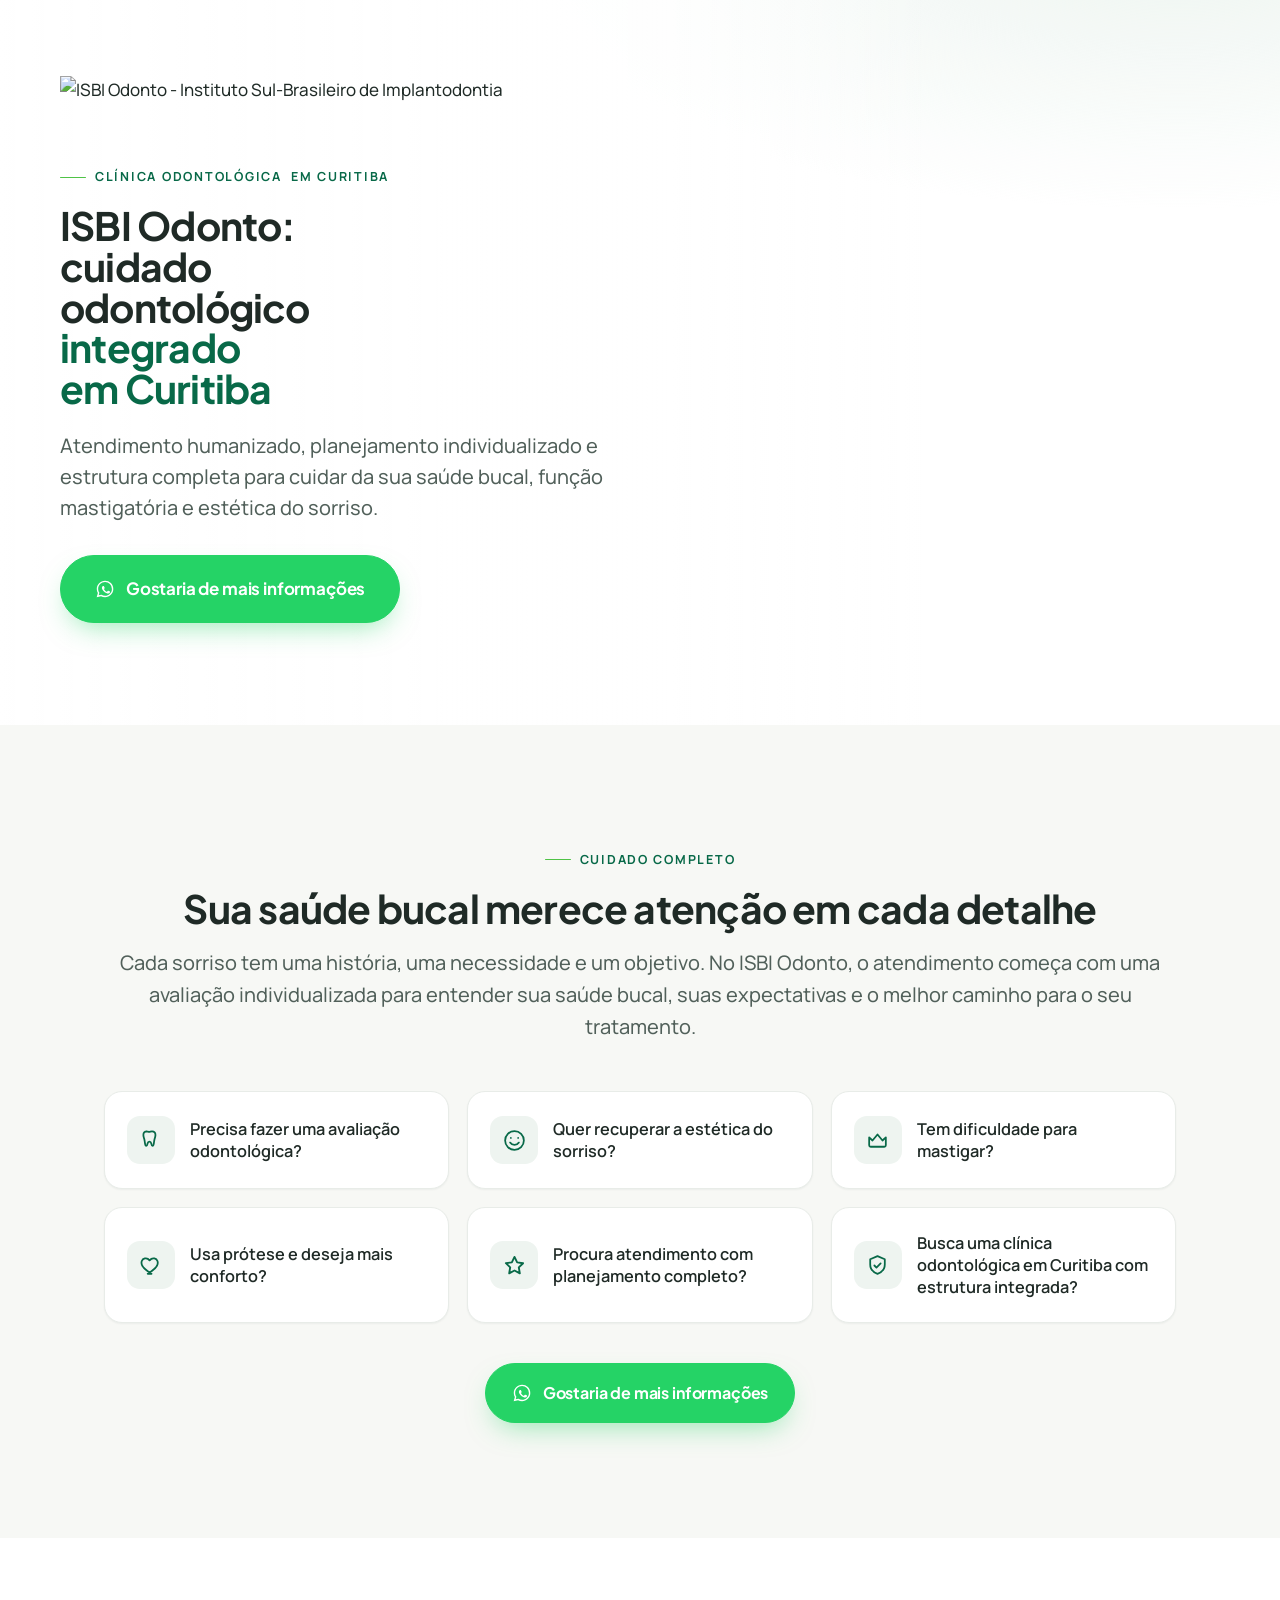
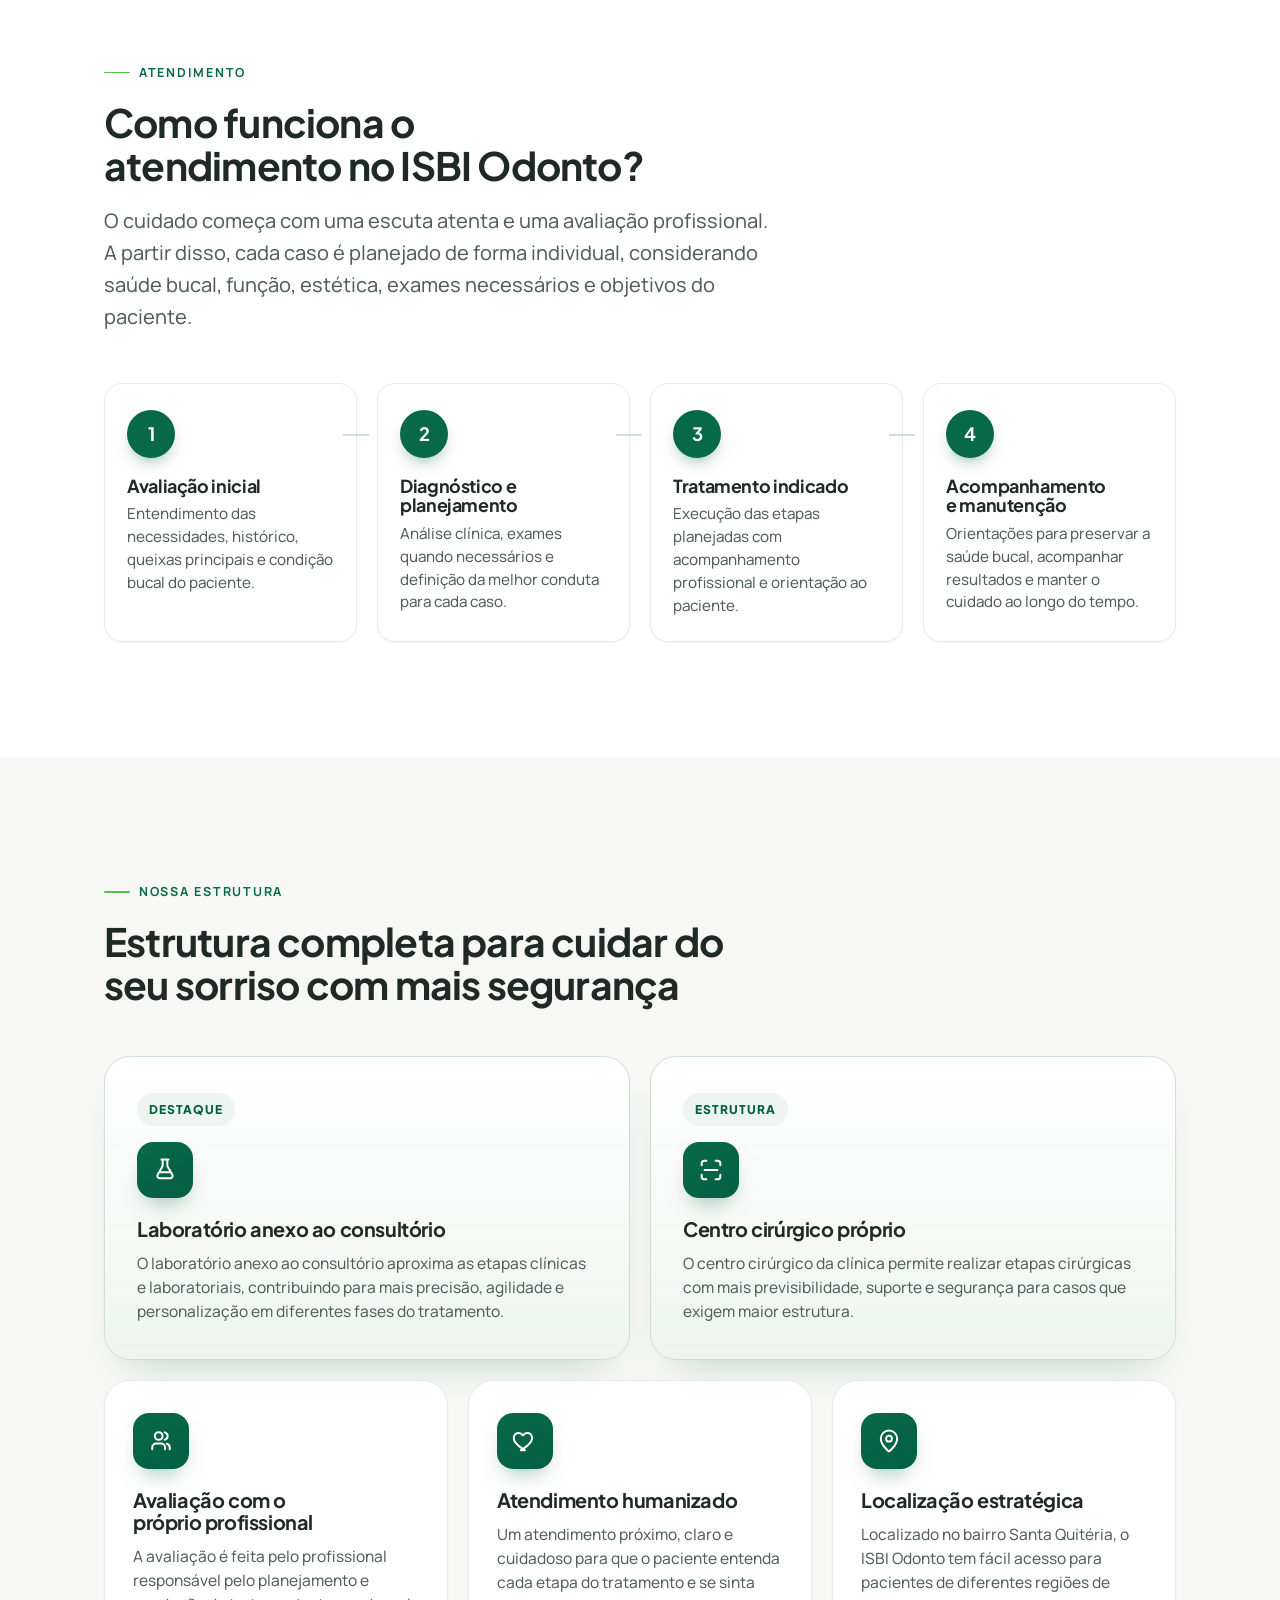
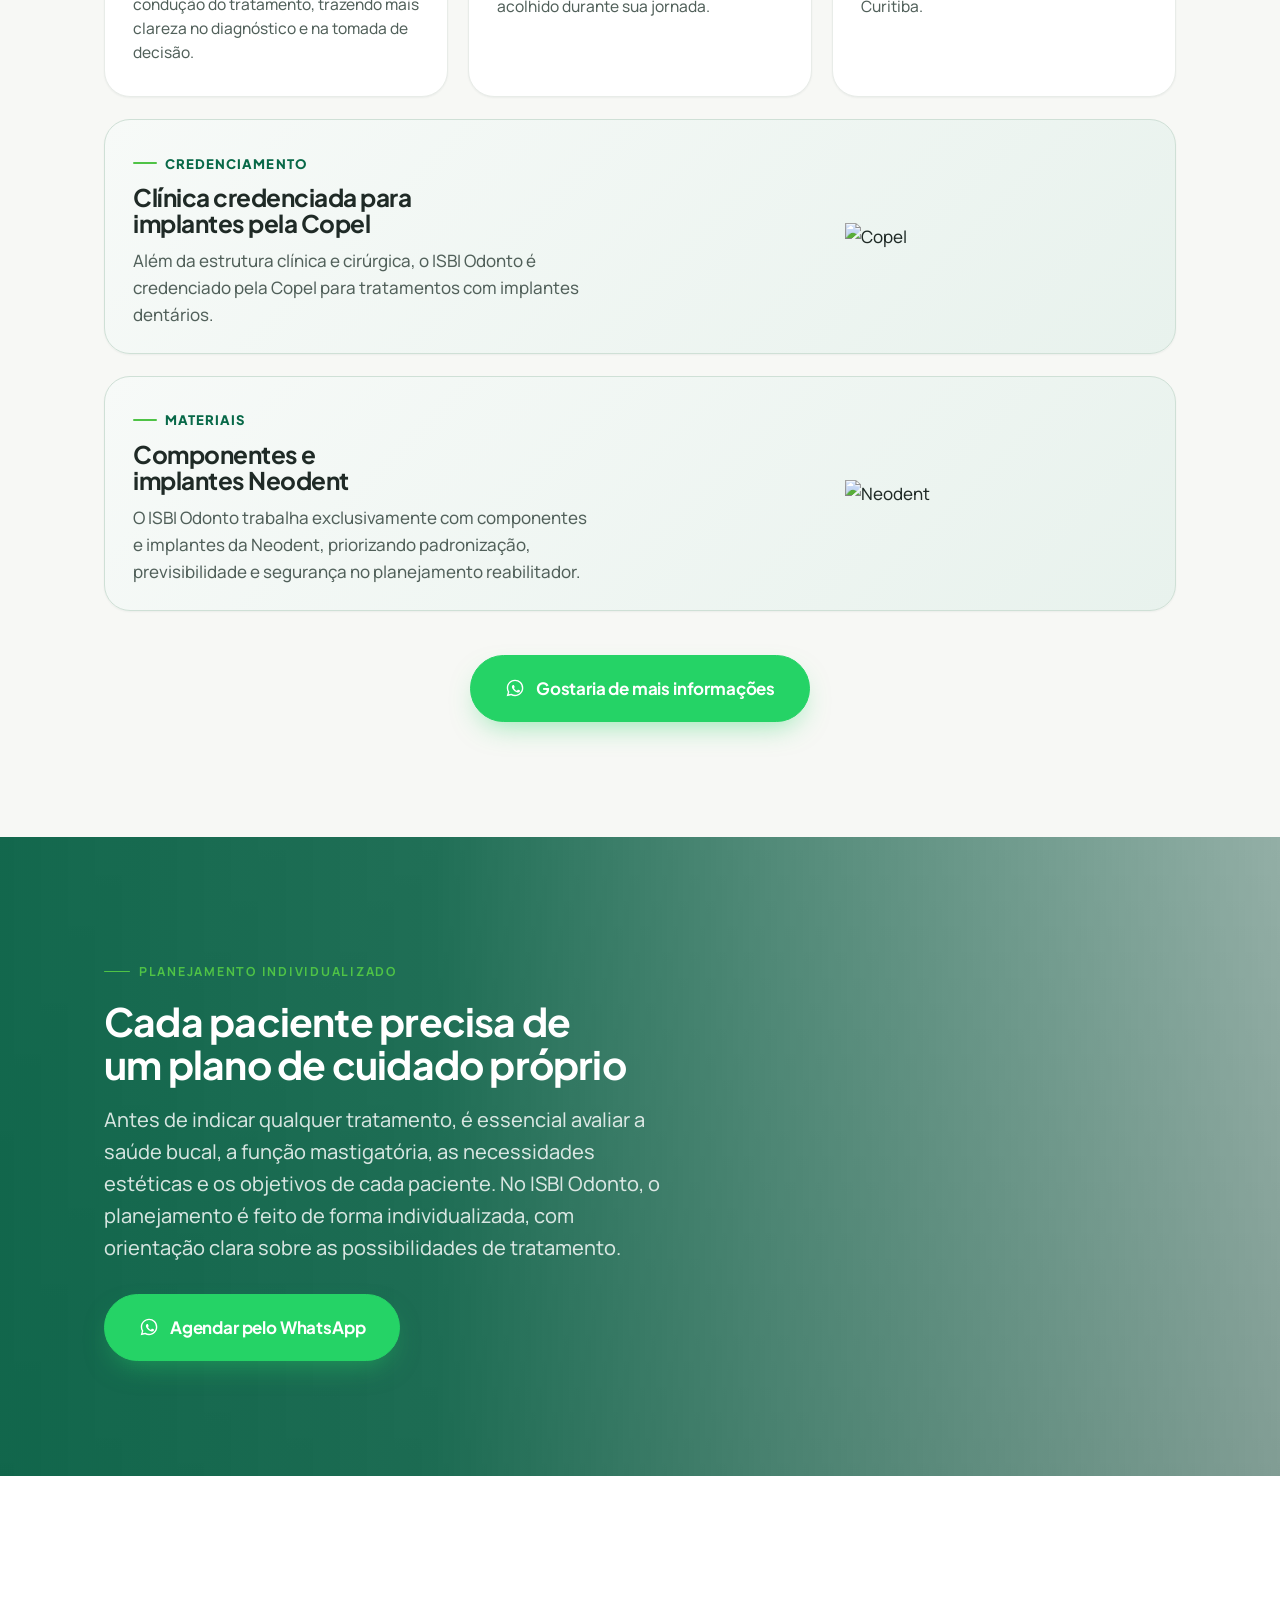
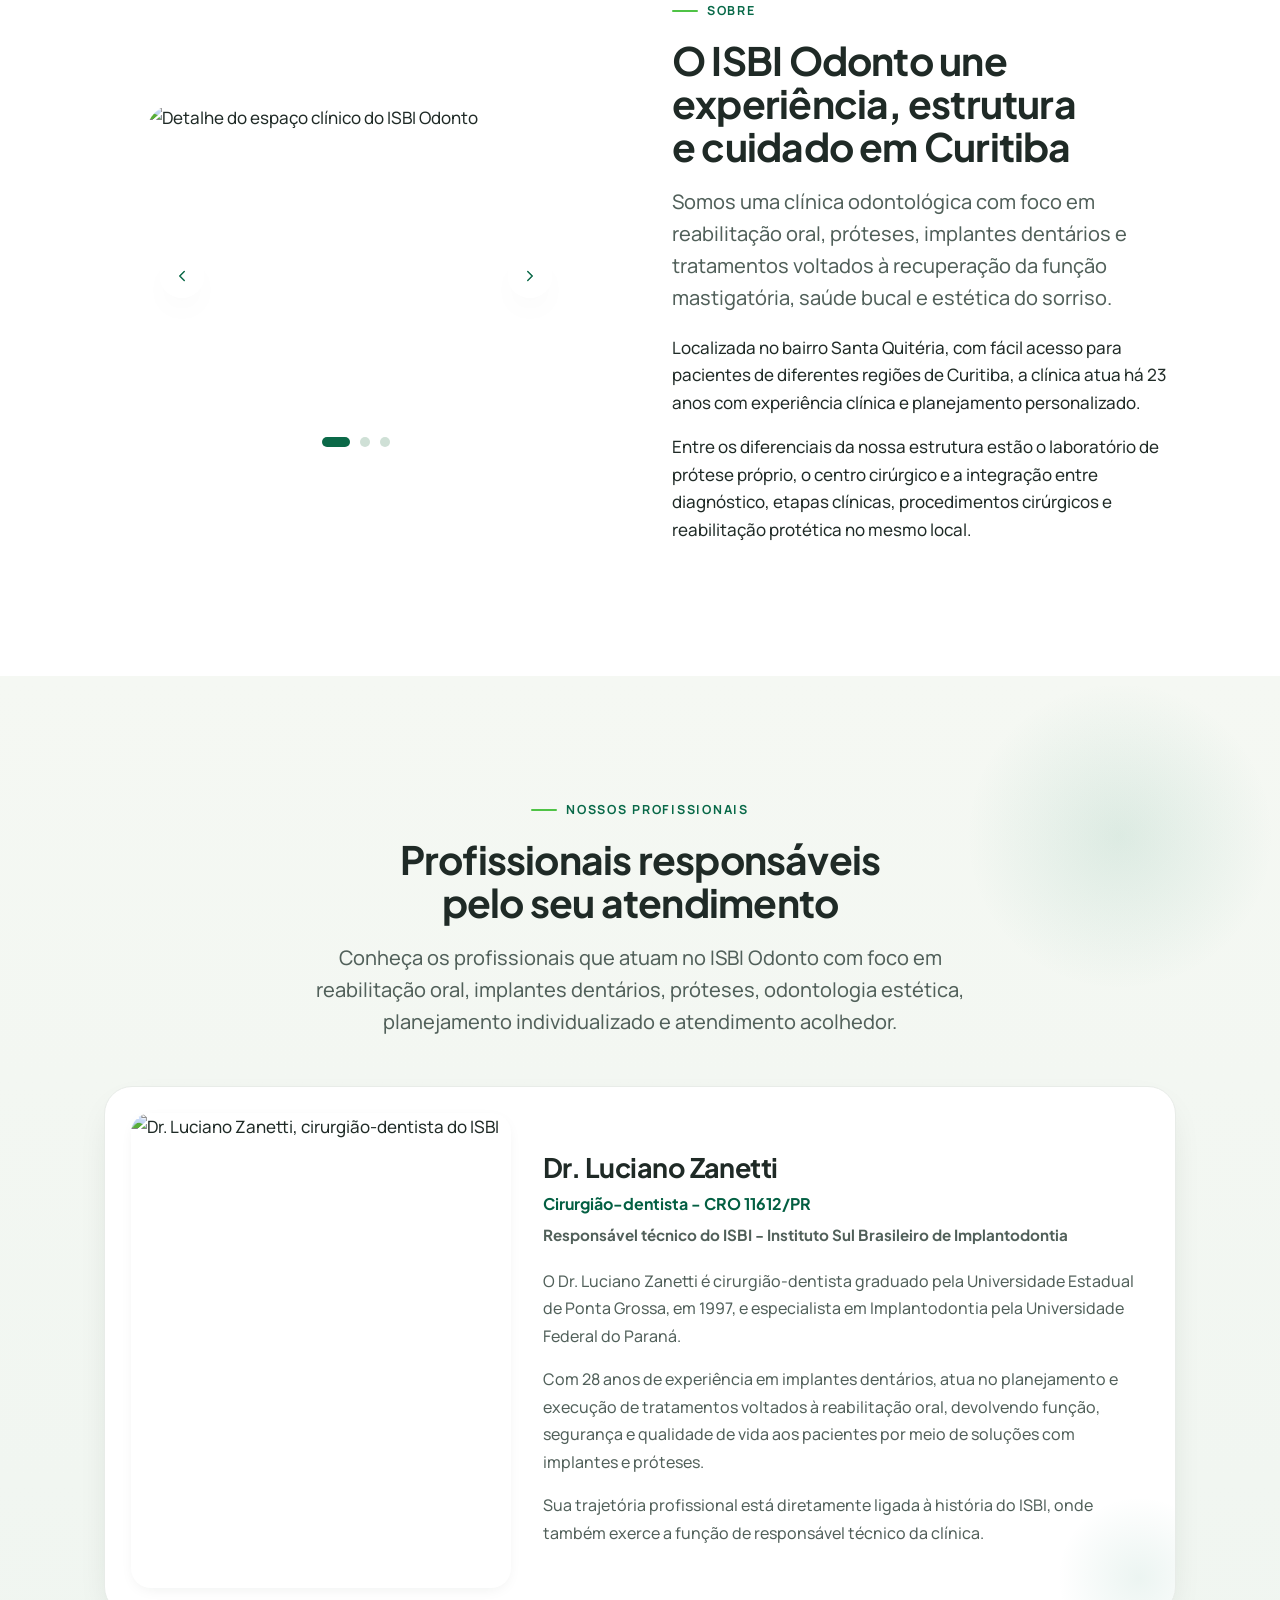
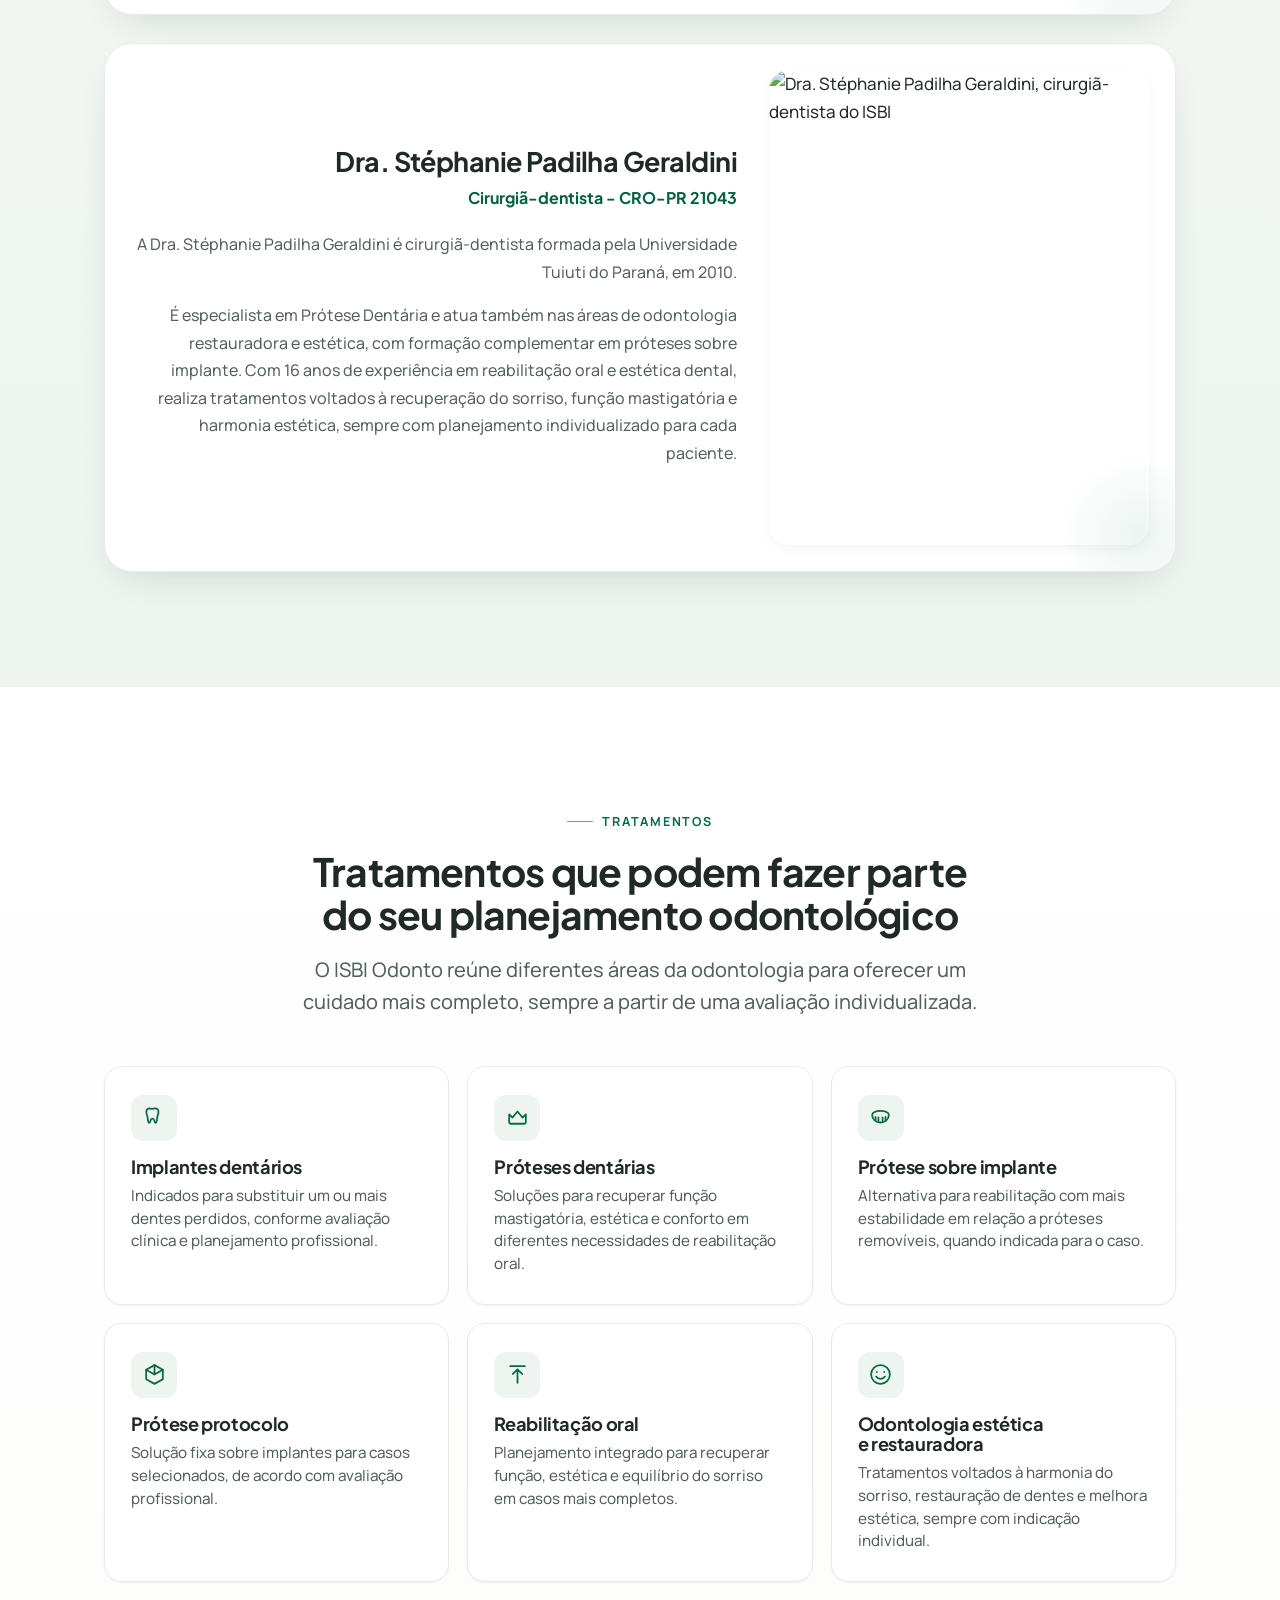
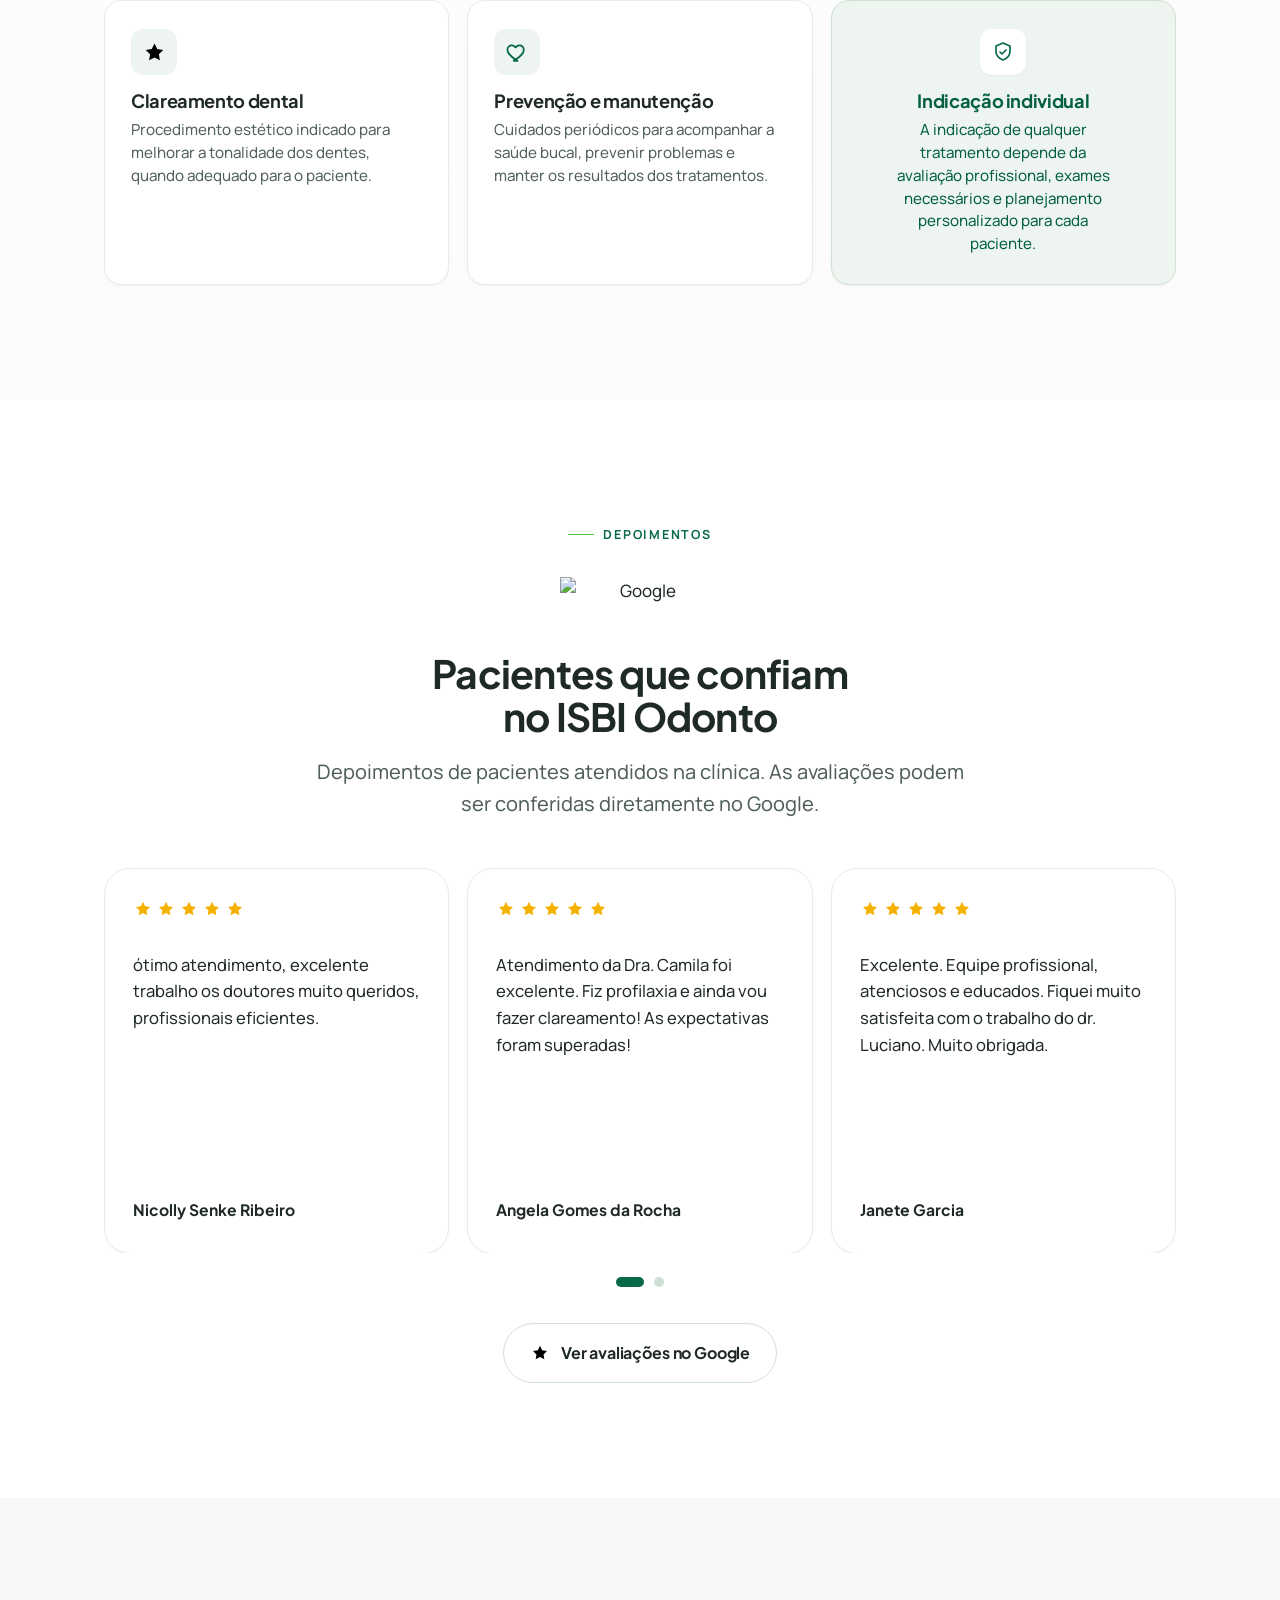
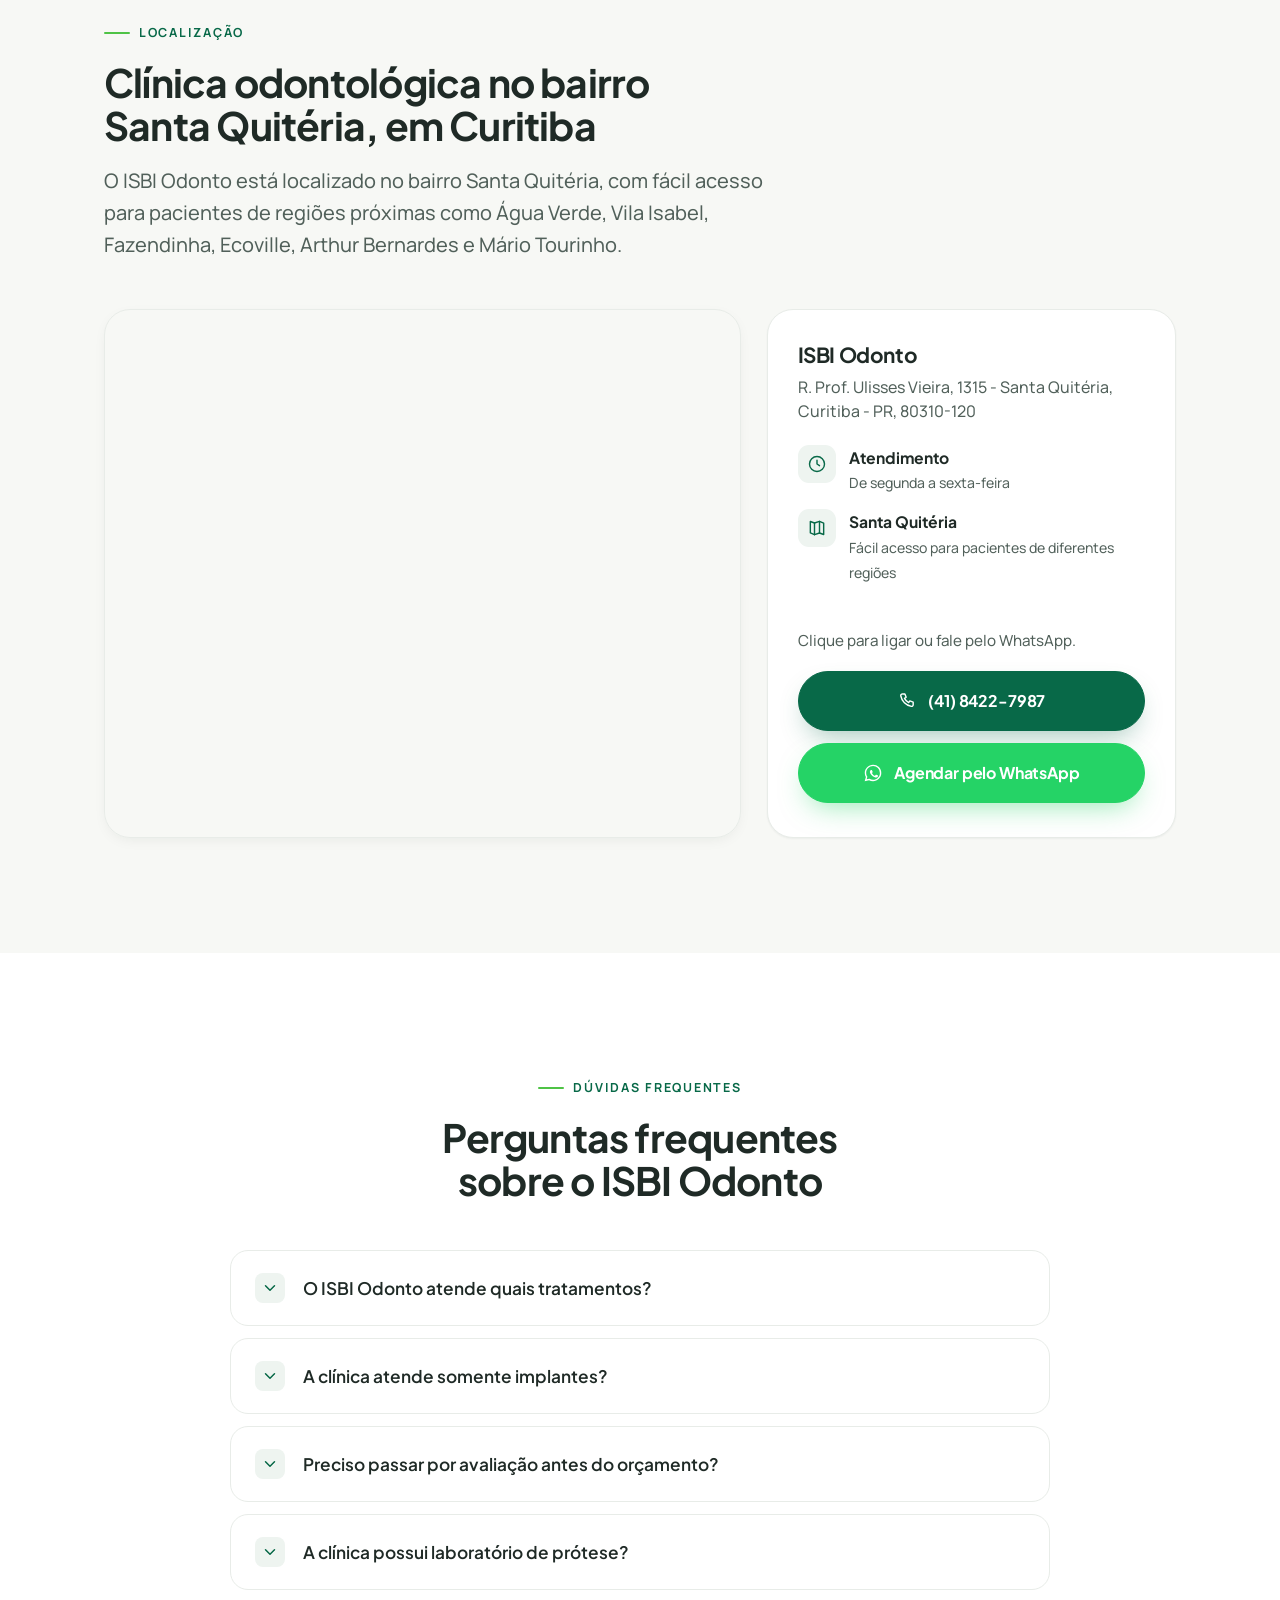
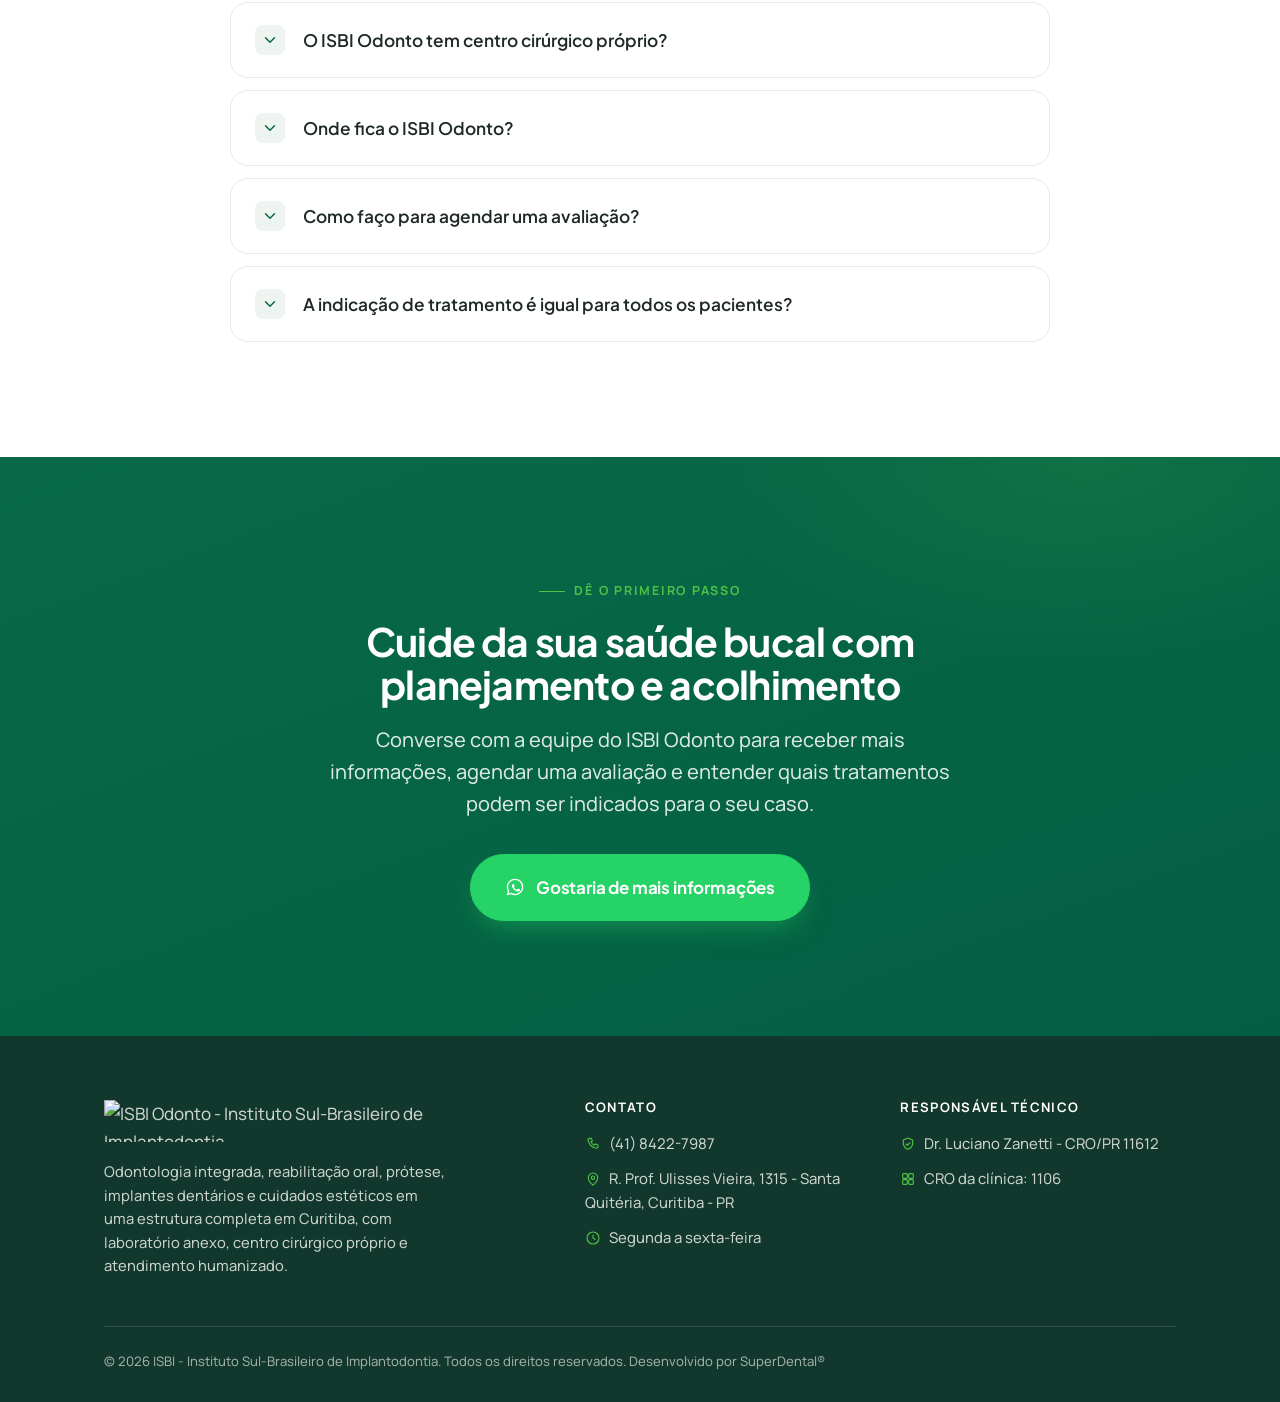
==== commit f801163a: "Att" ====
--- a/uploads/index.html
+++ b/uploads/index.html
@@ -1,6 +1,15 @@
 ﻿<!DOCTYPE html>
 <html lang="pt-BR">
 <head>
+<!-- Google tag (gtag.js) -->
+<script async src="https://www.googletagmanager.com/gtag/js?id=G-9NJHJTB0EL"></script>
+<script>
+  window.dataLayer = window.dataLayer || [];
+  function gtag(){dataLayer.push(arguments);}
+  gtag('js', new Date());
+
+  gtag('config', 'G-9NJHJTB0EL');
+</script>
 <meta charset="UTF-8">
 <meta name="viewport" content="width=device-width, initial-scale=1">
 <title>ISBI Odonto em Curitiba | Clínica Odontológica em Santa Quitéria</title>
@@ -9,14 +18,6 @@
 <link rel="canonical" href="https://www.isbiodonto.com.br/">
 <link rel="icon" type="image/png" href="assets/favicon.png">
 <meta name="theme-color" content="#086948">
-
-<!-- Google Tag Manager -->
-<script>(function(w,d,s,l,i){w[l]=w[l]||[];w[l].push({'gtm.start':
-new Date().getTime(),event:'gtm.js'});var f=d.getElementsByTagName(s)[0],
-j=d.createElement(s),dl=l!='dataLayer'?'&l='+l:'';j.async=true;j.src=
-'https://www.googletagmanager.com/gtm.js?id='+i+dl;f.parentNode.insertBefore(j,f);
-})(window,document,'script','dataLayer','GTM-W7Q2SC29');</script>
-<!-- End Google Tag Manager -->
 
 <!-- Open Graph -->
 <meta property="og:type" content="website">
@@ -303,11 +304,6 @@
     .hero__cta .btn{
       width:100% !important;
     }
-    .wa-float{
-      display:none !important;
-      visibility:hidden !important;
-      pointer-events:none !important;
-    }
     .team-card,
     .team-card--reverse{
       grid-template-columns:1fr !important;
@@ -355,7 +351,7 @@
   "@type": "Dentist",
   "name": "ISBI Odonto - Instituto Sul-Brasileiro de Implantodontia",
   "description": "Clínica odontológica em Curitiba com atendimento integrado em reabilitação oral, prótese dentária, implantes dentários e odontologia estética.",
-  "telephone": "0413228131",
+  "telephone": "4184227987",
   "address": {
     "@type": "PostalAddress",
     "streetAddress": "R. Prof. Ulisses Vieira, 1315 - Santa Quitéria",
@@ -370,11 +366,6 @@
 </script>
 </head>
 <body>
-
-<!-- Google Tag Manager (noscript) -->
-<noscript><iframe src="https://www.googletagmanager.com/ns.html?id=GTM-W7Q2SC29"
-height="0" width="0" style="display:none;visibility:hidden"></iframe></noscript>
-<!-- End Google Tag Manager (noscript) -->
 
 <!-- ============ SVG ICON SPRITE ============ -->
 <svg width="0" height="0" style="position:absolute" aria-hidden="true" focusable="false">
@@ -422,7 +413,7 @@
       <h1><span>ISBI Odonto:</span><span>cuidado odontológico</span><em>integrado </em><em>em Curitiba</em></h1>
       <p class="hero__sub">Atendimento humanizado, planejamento individualizado e estrutura completa para cuidar da sua saúde bucal, função mastigatória e estética do sorriso.</p>
       <div class="hero__cta">
-        <a class="btn btn--wa sellbot-wpp-open btn--lg hero__wa-mobile-hide" href="https://wa.me/554132281313?text=Ol%C3%A1%2C%20vim%20pelo%20Google%20e%20gostaria%20de%20mais%20informa%C3%A7%C3%B5es." target="_blank" rel="noopener" onclick="isbiTrack('cta_whatsapp_hero')">
+        <a class="btn btn--wa sellbot-wpp-open btn--lg hero__wa-mobile-hide" href="https://wa.me/554184227987?text=Ol%C3%A1%2C%20vim%20pelo%20Google%20e%20gostaria%20de%20mais%20informa%C3%A7%C3%B5es." target="_blank" rel="noopener" onclick="isbiTrack('cta_whatsapp_hero')">
           <svg viewBox="0 0 24 24" fill="currentColor"><use href="#i-wa"/></svg>Gostaria de mais informações
         </a>
       </div>
@@ -446,7 +437,7 @@
       <div class="pain-card"><span class="ico"><svg viewBox="0 0 24 24"><use href="#i-shield"/></svg></span><p>Busca uma clínica odontológica em Curitiba com estrutura integrada?</p></div>
     </div>
     <div style="text-align:center;margin-top:40px" class="reveal">
-      <a class="btn btn--wa sellbot-wpp-open" href="https://wa.me/554132281313?text=Ol%C3%A1%2C%20vim%20pelo%20Google%20e%20gostaria%20de%20mais%20informa%C3%A7%C3%B5es." target="_blank" rel="noopener" onclick="isbiTrack('cta_whatsapp_dor')">
+      <a class="btn btn--wa sellbot-wpp-open" href="https://wa.me/554184227987?text=Ol%C3%A1%2C%20vim%20pelo%20Google%20e%20gostaria%20de%20mais%20informa%C3%A7%C3%B5es." target="_blank" rel="noopener" onclick="isbiTrack('cta_whatsapp_dor')">
         <svg viewBox="0 0 24 24" fill="currentColor"><use href="#i-wa"/></svg>Gostaria de mais informações
       </a>
     </div>
@@ -543,7 +534,7 @@
       </div>
     </div>
     <div style="text-align:center;margin-top:44px" class="reveal">
-      <a class="btn btn--wa sellbot-wpp-open btn--lg" href="https://wa.me/554132281313?text=Ol%C3%A1%2C%20vim%20pelo%20Google%20e%20gostaria%20de%20mais%20informa%C3%A7%C3%B5es." target="_blank" rel="noopener" onclick="isbiTrack('cta_whatsapp_diferenciais')">
+      <a class="btn btn--wa sellbot-wpp-open btn--lg" href="https://wa.me/554184227987?text=Ol%C3%A1%2C%20vim%20pelo%20Google%20e%20gostaria%20de%20mais%20informa%C3%A7%C3%B5es." target="_blank" rel="noopener" onclick="isbiTrack('cta_whatsapp_diferenciais')">
         <svg viewBox="0 0 24 24" fill="currentColor"><use href="#i-wa"/></svg>Gostaria de mais informações
       </a>
     </div>
@@ -557,7 +548,7 @@
       <h2 class="title">Cada paciente precisa de um plano de cuidado próprio</h2>
       <p class="lead">Antes de indicar qualquer tratamento, é essencial avaliar a saúde bucal, a função mastigatória, as necessidades estéticas e os objetivos de cada paciente. No ISBI Odonto, o planejamento é feito de forma individualizada, com orientação clara sobre as possibilidades de tratamento.</p>
       <div style="margin-top:30px">
-        <a class="btn btn--wa sellbot-wpp-open btn--light btn--lg" href="https://wa.me/554132281313?text=Ol%C3%A1%2C%20vim%20pelo%20Google%20e%20gostaria%20de%20mais%20informa%C3%A7%C3%B5es." target="_blank" rel="noopener" onclick="isbiTrack('cta_whatsapp_avaliacao')">
+        <a class="btn btn--wa sellbot-wpp-open btn--light btn--lg" href="https://wa.me/554184227987?text=Ol%C3%A1%2C%20vim%20pelo%20Google%20e%20gostaria%20de%20mais%20informa%C3%A7%C3%B5es." target="_blank" rel="noopener" onclick="isbiTrack('cta_whatsapp_avaliacao')">
           <svg viewBox="0 0 24 24" fill="currentColor"><use href="#i-wa"/></svg>Agendar pelo WhatsApp
         </a>
       </div>
@@ -785,10 +776,10 @@
         </ul>
         <p class="contact-note">Clique para ligar ou fale pelo WhatsApp.</p>
         <div class="contact-actions">
-          <a class="btn btn--call" href="tel:0413228131" onclick="isbiTrack('cta_ligar_localizacao')">
-            <svg viewBox="0 0 24 24"><use href="#i-phone"/></svg>Clique para ligar
+          <a class="btn btn--call" href="tel:4184227987" onclick="isbiTrack('cta_ligar_localizacao')">
+            <svg viewBox="0 0 24 24"><use href="#i-phone"/></svg>(41) 8422-7987
           </a>
-          <a class="btn btn--wa sellbot-wpp-open" href="https://wa.me/554132281313?text=Ol%C3%A1%2C%20vim%20pelo%20Google%20e%20gostaria%20de%20mais%20informa%C3%A7%C3%B5es." target="_blank" rel="noopener" onclick="isbiTrack('cta_whatsapp_localizacao')">
+          <a class="btn btn--wa sellbot-wpp-open" href="https://wa.me/554184227987?text=Ol%C3%A1%2C%20vim%20pelo%20Google%20e%20gostaria%20de%20mais%20informa%C3%A7%C3%B5es." target="_blank" rel="noopener" onclick="isbiTrack('cta_whatsapp_localizacao')">
             <svg viewBox="0 0 24 24" fill="currentColor"><use href="#i-wa"/></svg>Agendar pelo WhatsApp
           </a>
         </div>
@@ -831,7 +822,7 @@
       </div>
       <div class="faq-item">
         <button class="faq-q"><span class="qmark"><svg viewBox="0 0 24 24"><use href="#i-chevron"/></svg></span><span>Como faço para agendar uma avaliação?</span></button>
-        <div class="faq-a"><div>Você pode entrar em contato pelo telefone ou WhatsApp da clínica: (41) 3228-1313. A equipe irá orientar sobre horários e informações necessárias para o atendimento.</div></div>
+        <div class="faq-a"><div>Você pode entrar em contato pelo telefone ou WhatsApp da clínica: (41) 8422-7987. A equipe irá orientar sobre horários e informações necessárias para o atendimento.</div></div>
       </div>
       <div class="faq-item">
         <button class="faq-q"><span class="qmark"><svg viewBox="0 0 24 24"><use href="#i-chevron"/></svg></span><span>A indicação de tratamento é igual para todos os pacientes?</span></button>
@@ -848,7 +839,7 @@
       <h2>Cuide da sua saúde bucal com planejamento e acolhimento</h2>
       <p class="lead">Converse com a equipe do ISBI Odonto para receber mais informações, agendar uma avaliação e entender quais tratamentos podem ser indicados para o seu caso.</p>
       <div class="finalcta__btns">
-        <a class="btn btn--wa sellbot-wpp-open btn--light btn--lg" href="https://wa.me/554132281313?text=Ol%C3%A1%2C%20vim%20pelo%20Google%20e%20gostaria%20de%20mais%20informa%C3%A7%C3%B5es." target="_blank" rel="noopener" onclick="isbiTrack('cta_whatsapp_final')">
+        <a class="btn btn--wa sellbot-wpp-open btn--light btn--lg" href="https://wa.me/554184227987?text=Ol%C3%A1%2C%20vim%20pelo%20Google%20e%20gostaria%20de%20mais%20informa%C3%A7%C3%B5es." target="_blank" rel="noopener" onclick="isbiTrack('cta_whatsapp_final')">
           <svg viewBox="0 0 24 24" fill="currentColor"><use href="#i-wa"/></svg>Gostaria de mais informações
         </a>
       </div>
@@ -868,7 +859,7 @@
       <div class="footer__col">
         <h4>Contato</h4>
         <ul>
-          <li><a href="tel:04132281313"><svg viewBox="0 0 24 24"><use href="#i-phone"/></svg>(41) 3228-1313</a></li>
+          <li><a href="tel:4184227987"><svg viewBox="0 0 24 24"><use href="#i-phone"/></svg>(41) 8422-7987</a></li>
           <li><svg viewBox="0 0 24 24"><use href="#i-pin"/></svg>R. Prof. Ulisses Vieira, 1315 - Santa Quitéria, Curitiba - PR</li>
           <li><svg viewBox="0 0 24 24"><use href="#i-clock"/></svg>Segunda a sexta-feira</li>
         </ul>
@@ -889,15 +880,11 @@
 
 </main>
 
-<!-- Floating WhatsApp (mobile) -->
 <!-- Sticky mobile CTA -->
 <div class="sticky-cta">
   <div class="sticky-cta__grid">
-    <a class="btn btn--call" href="tel:0413228131" onclick="isbiTrack('cta_ligar_sticky')">
+    <a class="btn btn--call" href="tel:4184227987" onclick="isbiTrack('cta_ligar_sticky')">
       <svg viewBox="0 0 24 24"><use href="#i-phone"/></svg>Ligar agora
-    </a>
-    <a class="btn btn--wa sellbot-wpp-open" href="https://wa.me/554132281313?text=Ol%C3%A1%2C%20vim%20pelo%20Google%20e%20gostaria%20de%20mais%20informa%C3%A7%C3%B5es." target="_blank" rel="noopener" onclick="isbiTrack('cta_whatsapp_sticky')">
-      <svg viewBox="0 0 24 24" fill="currentColor"><use href="#i-wa"/></svg>WhatsApp
     </a>
   </div>
 </div>
@@ -907,4 +894,3 @@
 <script src="https://plugin.sellbot.tech/assets/js/sellbot_plugin.min.js"></script>
 </body>
 </html>
-
--- a/uploads/styles.css
+++ b/uploads/styles.css
@@ -946,16 +946,7 @@
   width:100%;
   min-height:58px;
 }
-/* ---------- Floating WhatsApp + sticky mobile CTA ---------- */
-.wa-float{
-  position:fixed; right:18px; bottom:18px; z-index:90;
-  width:60px; height:60px; border-radius:50%; background:#25D366; display:flex;
-  align-items:center; justify-content:center; box-shadow:0 12px 30px -8px rgba(37,211,102,.7);
-  animation:wapulse 2.6s infinite;
-}
-.wa-float svg{ width:32px; height:32px; color:#fff; }
-@keyframes wapulse{ 0%,100%{ box-shadow:0 12px 30px -8px rgba(37,211,102,.6);} 50%{ box-shadow:0 12px 38px -4px rgba(37,211,102,.9);} }
-
+/* ---------- Sticky mobile CTA ---------- */
 .sticky-cta{
   position:fixed; left:0; right:0; bottom:0; z-index:95; display:none;
   padding:11px 14px calc(11px + env(safe-area-inset-bottom));
@@ -964,7 +955,7 @@
 }
 .sticky-cta__grid{
   display:grid;
-  grid-template-columns:repeat(2, minmax(0, 1fr));
+  grid-template-columns:1fr;
   gap:10px;
 }
 .sticky-cta .btn{
@@ -1018,21 +1009,10 @@
 }
 @media (max-width:640px){
   body{ font-size:16px; }
-  .wa-float{ display:none !important; }
   .sticky-cta{ display:block; }
-  .sticky-cta .btn,
-  .sticky-cta .btn--wa,
-  .sticky-cta a.btn[href*="wa.me"],
-  .sticky-cta a.btn[href*="wa.me"]:visited{
-    --bg:#25D366;
-    --fg:#fff;
-    background:#25D366;
-    color:#fff;
-    border-color:#25D366;
-  }
-  body.has-sticky{ padding-bottom:146px; }
+  body.has-sticky{ padding-bottom:96px; }
   .sticky-cta__grid{
-    grid-template-columns:repeat(2, minmax(0, 1fr));
+    grid-template-columns:1fr;
     gap:12px;
   }
   .sticky-cta .btn{
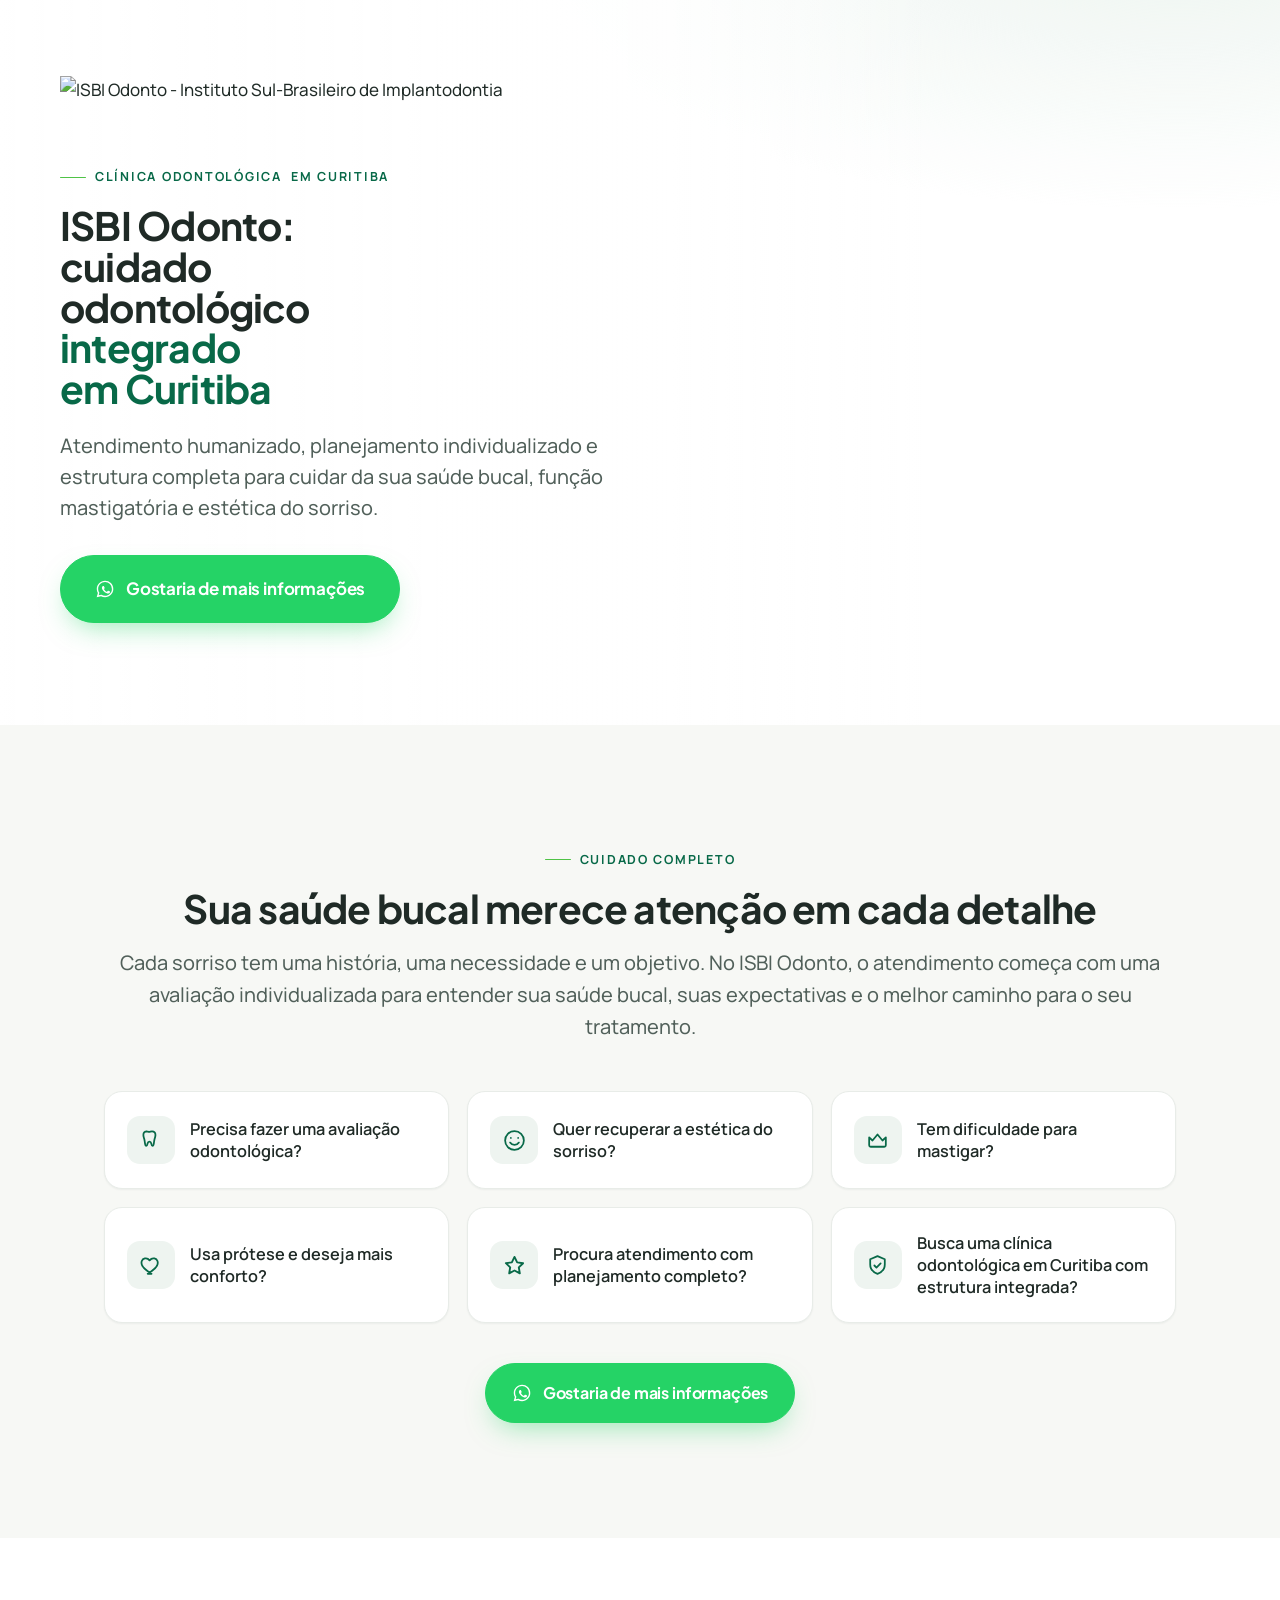
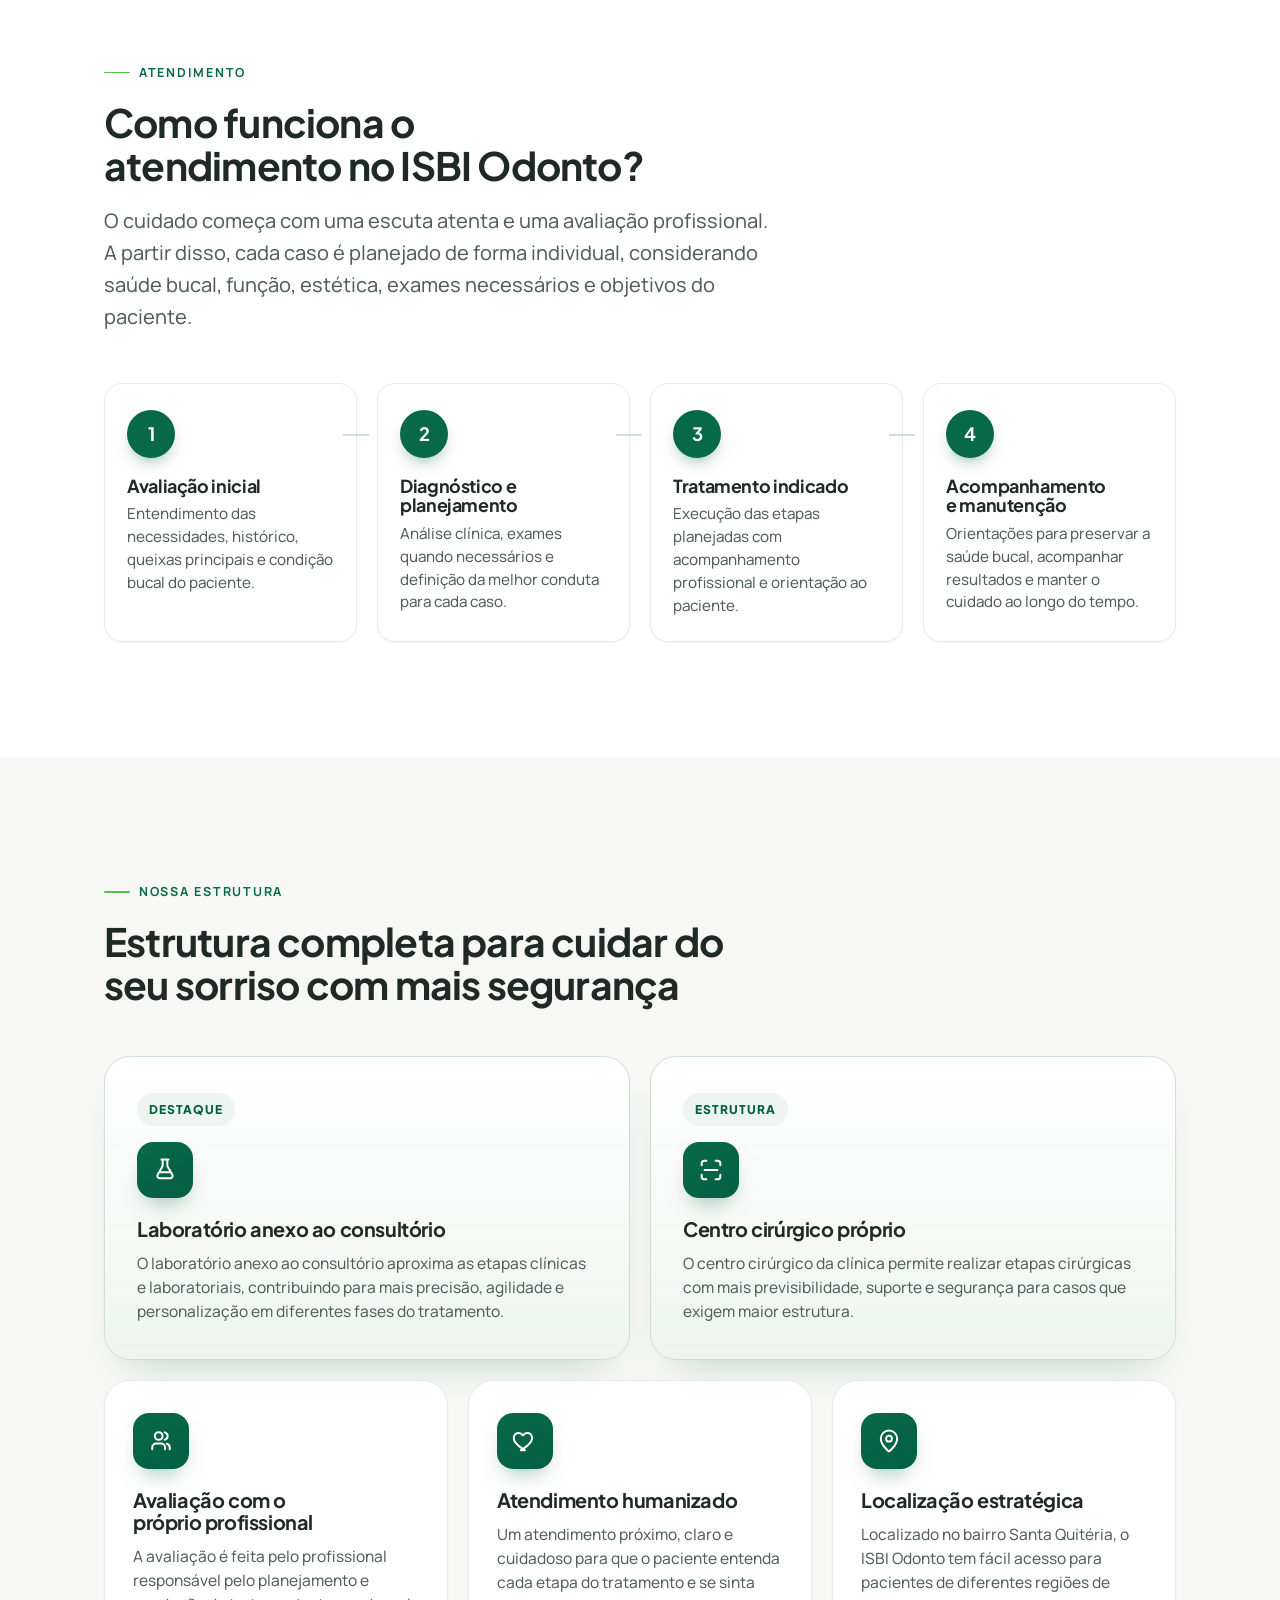
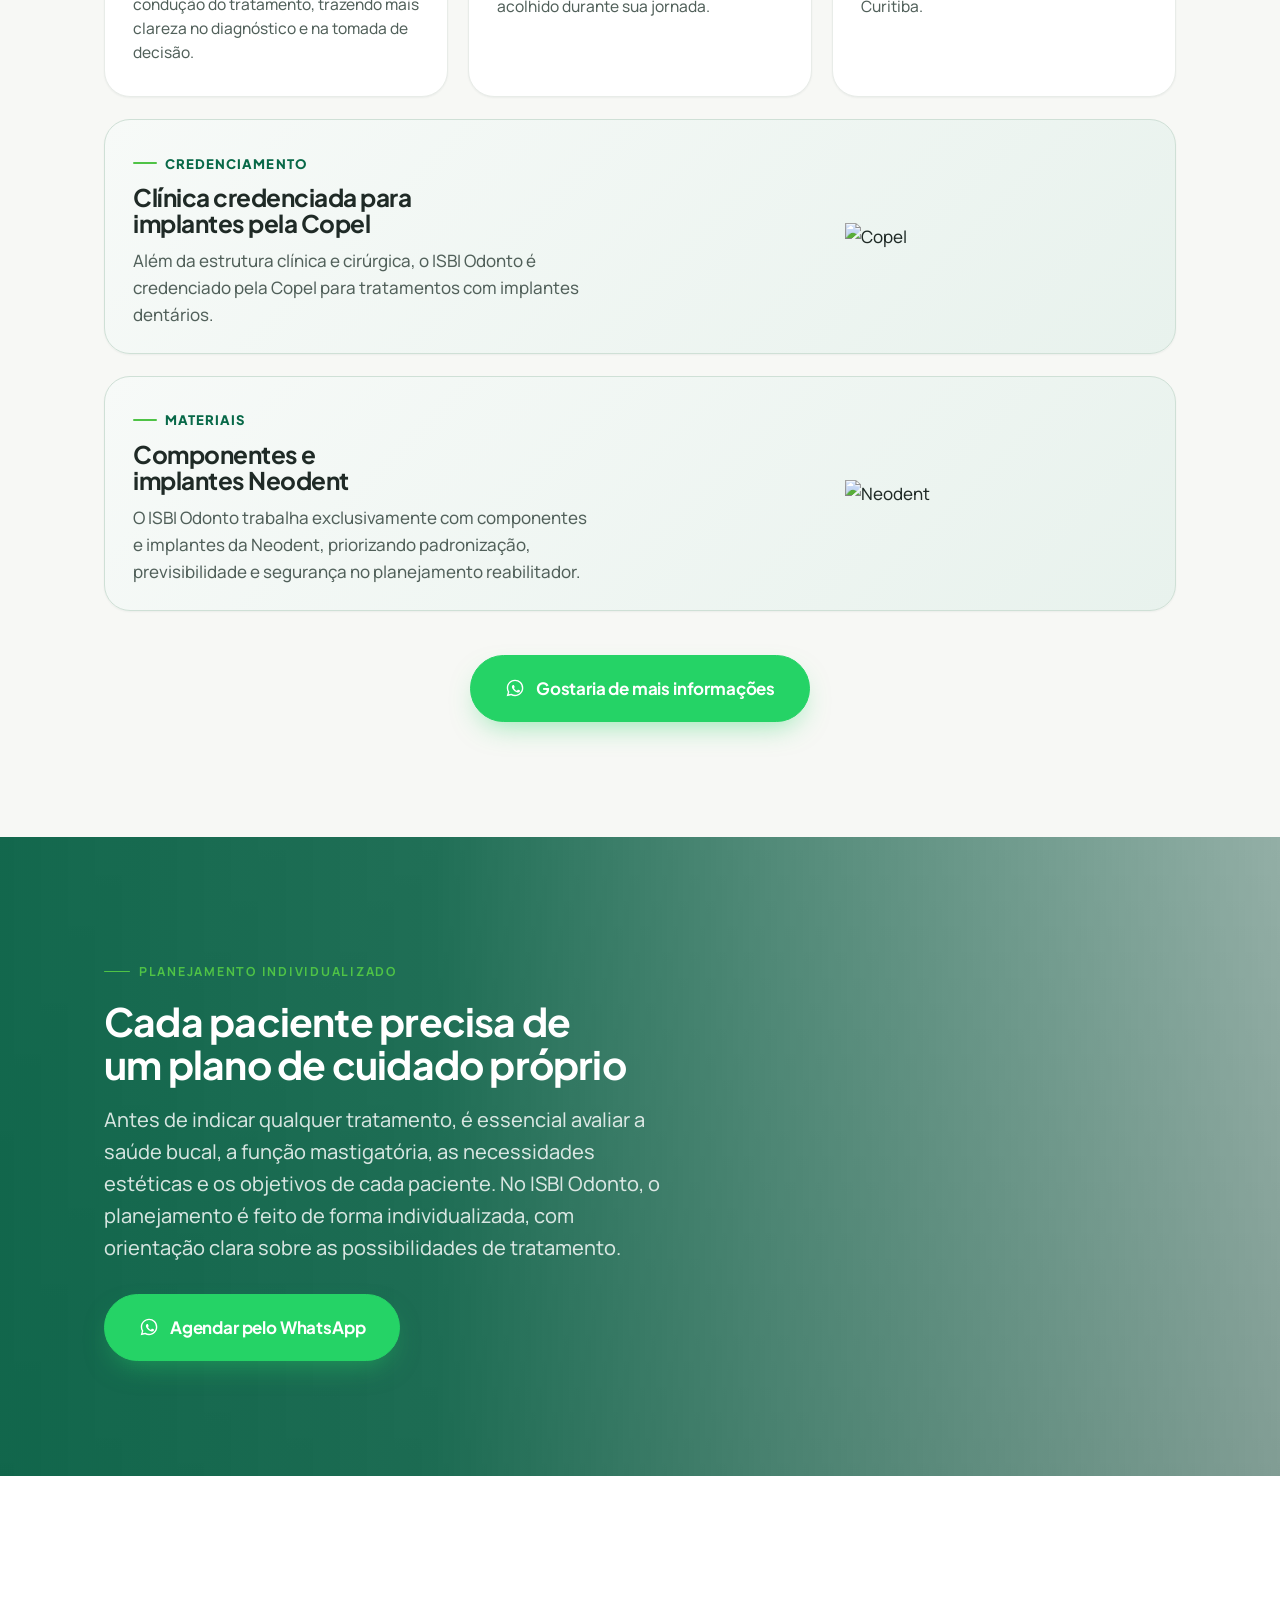
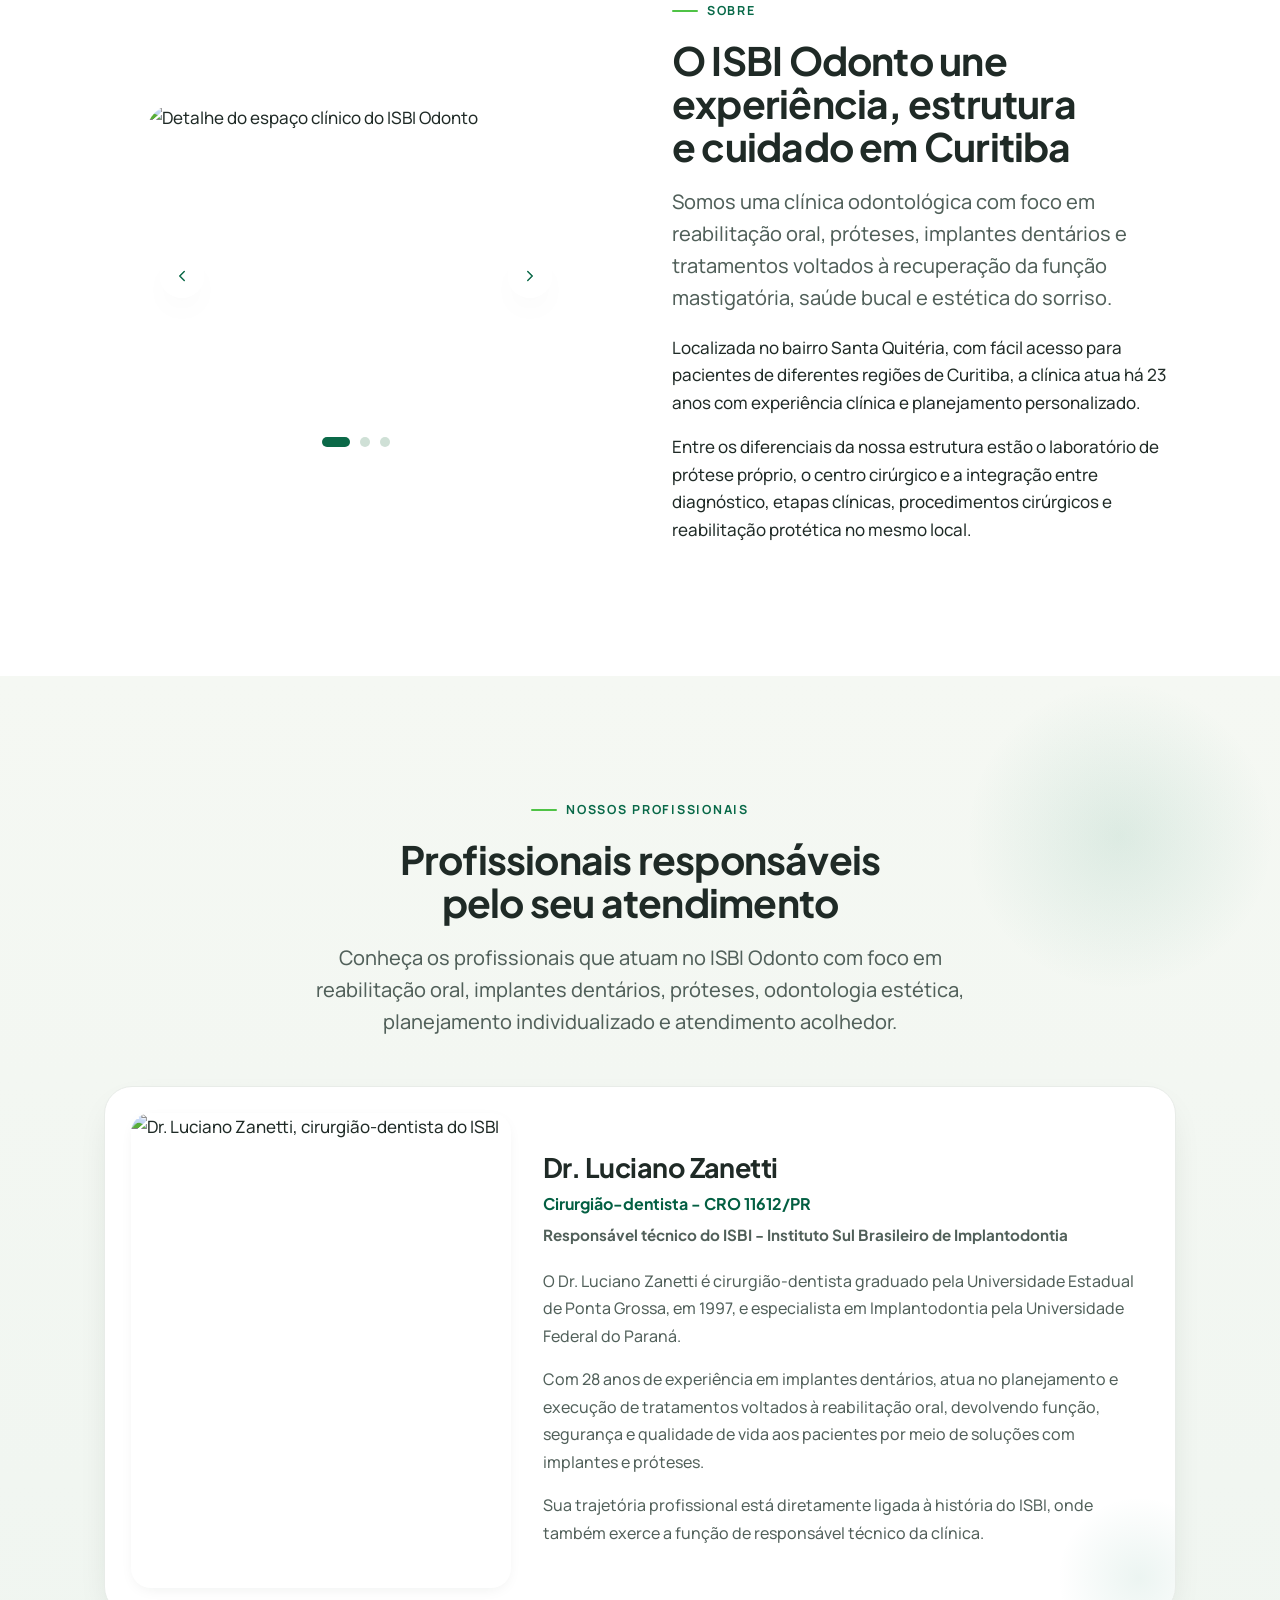
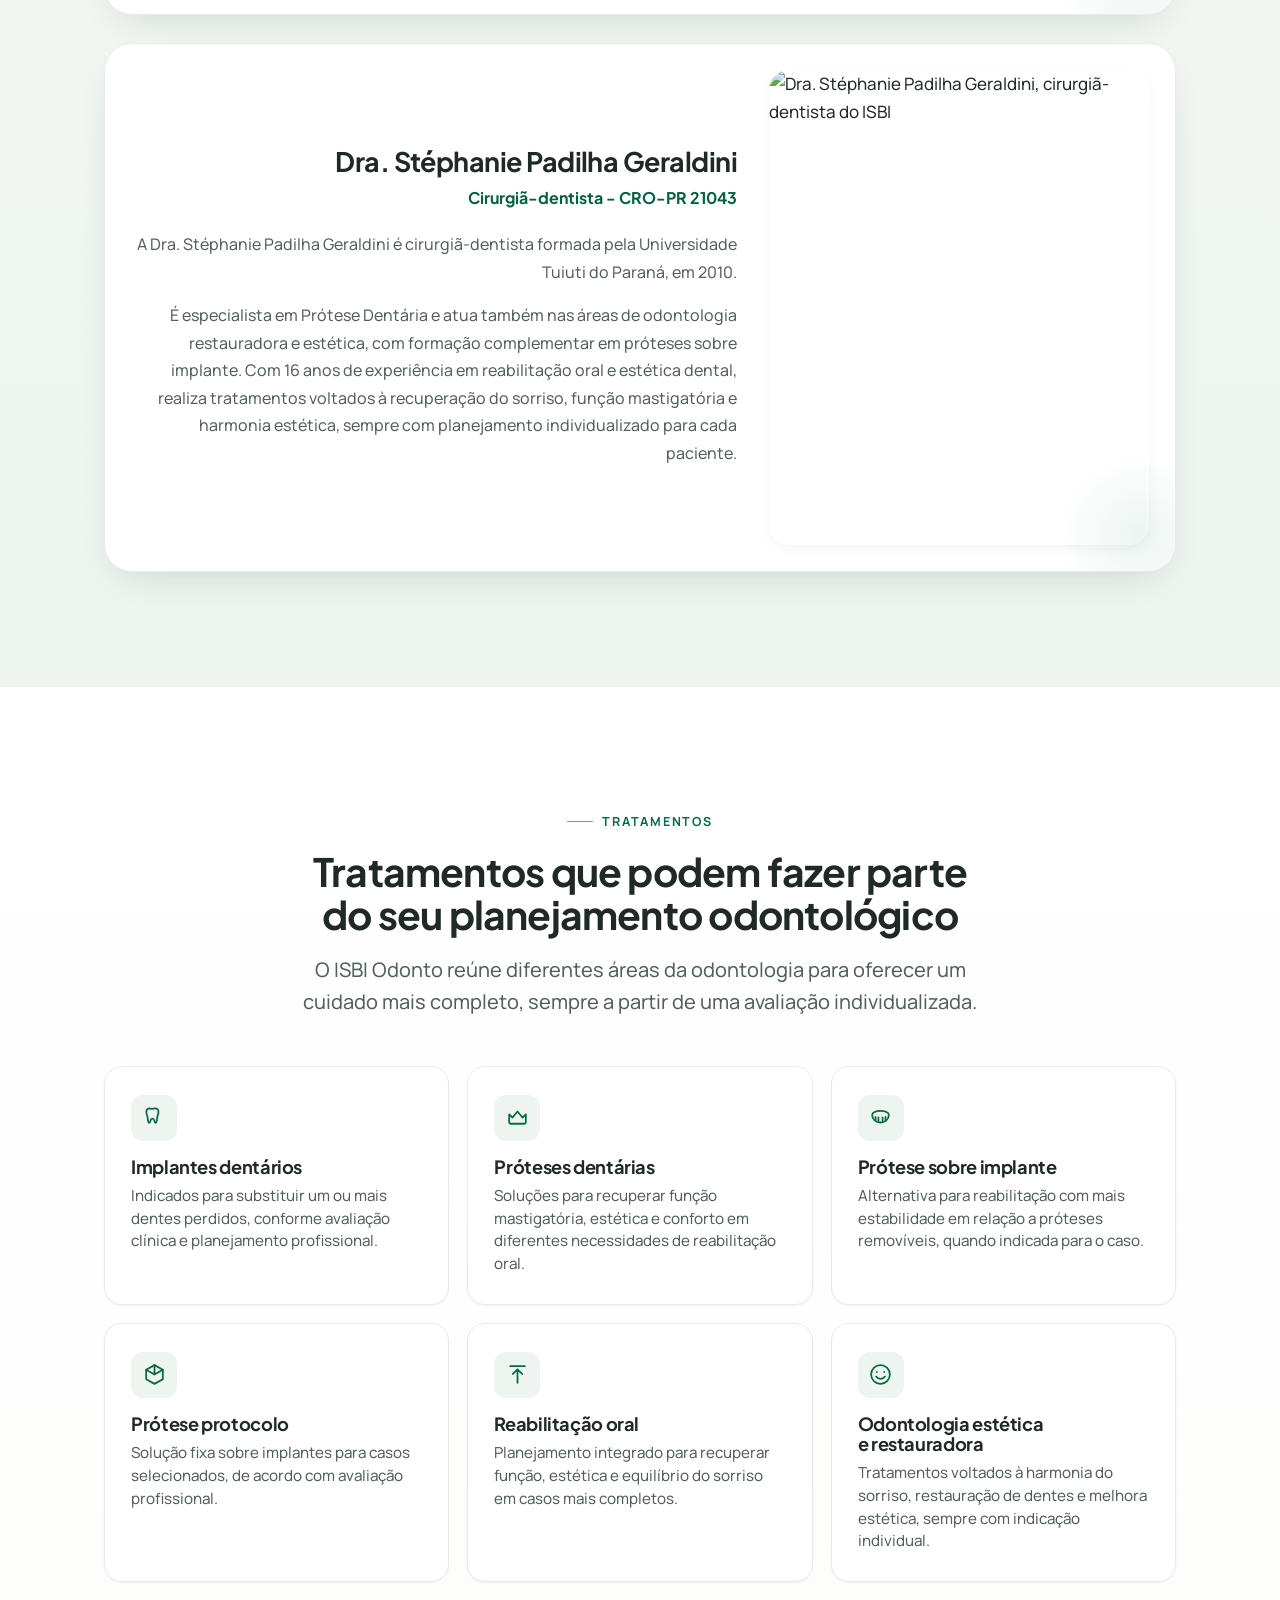
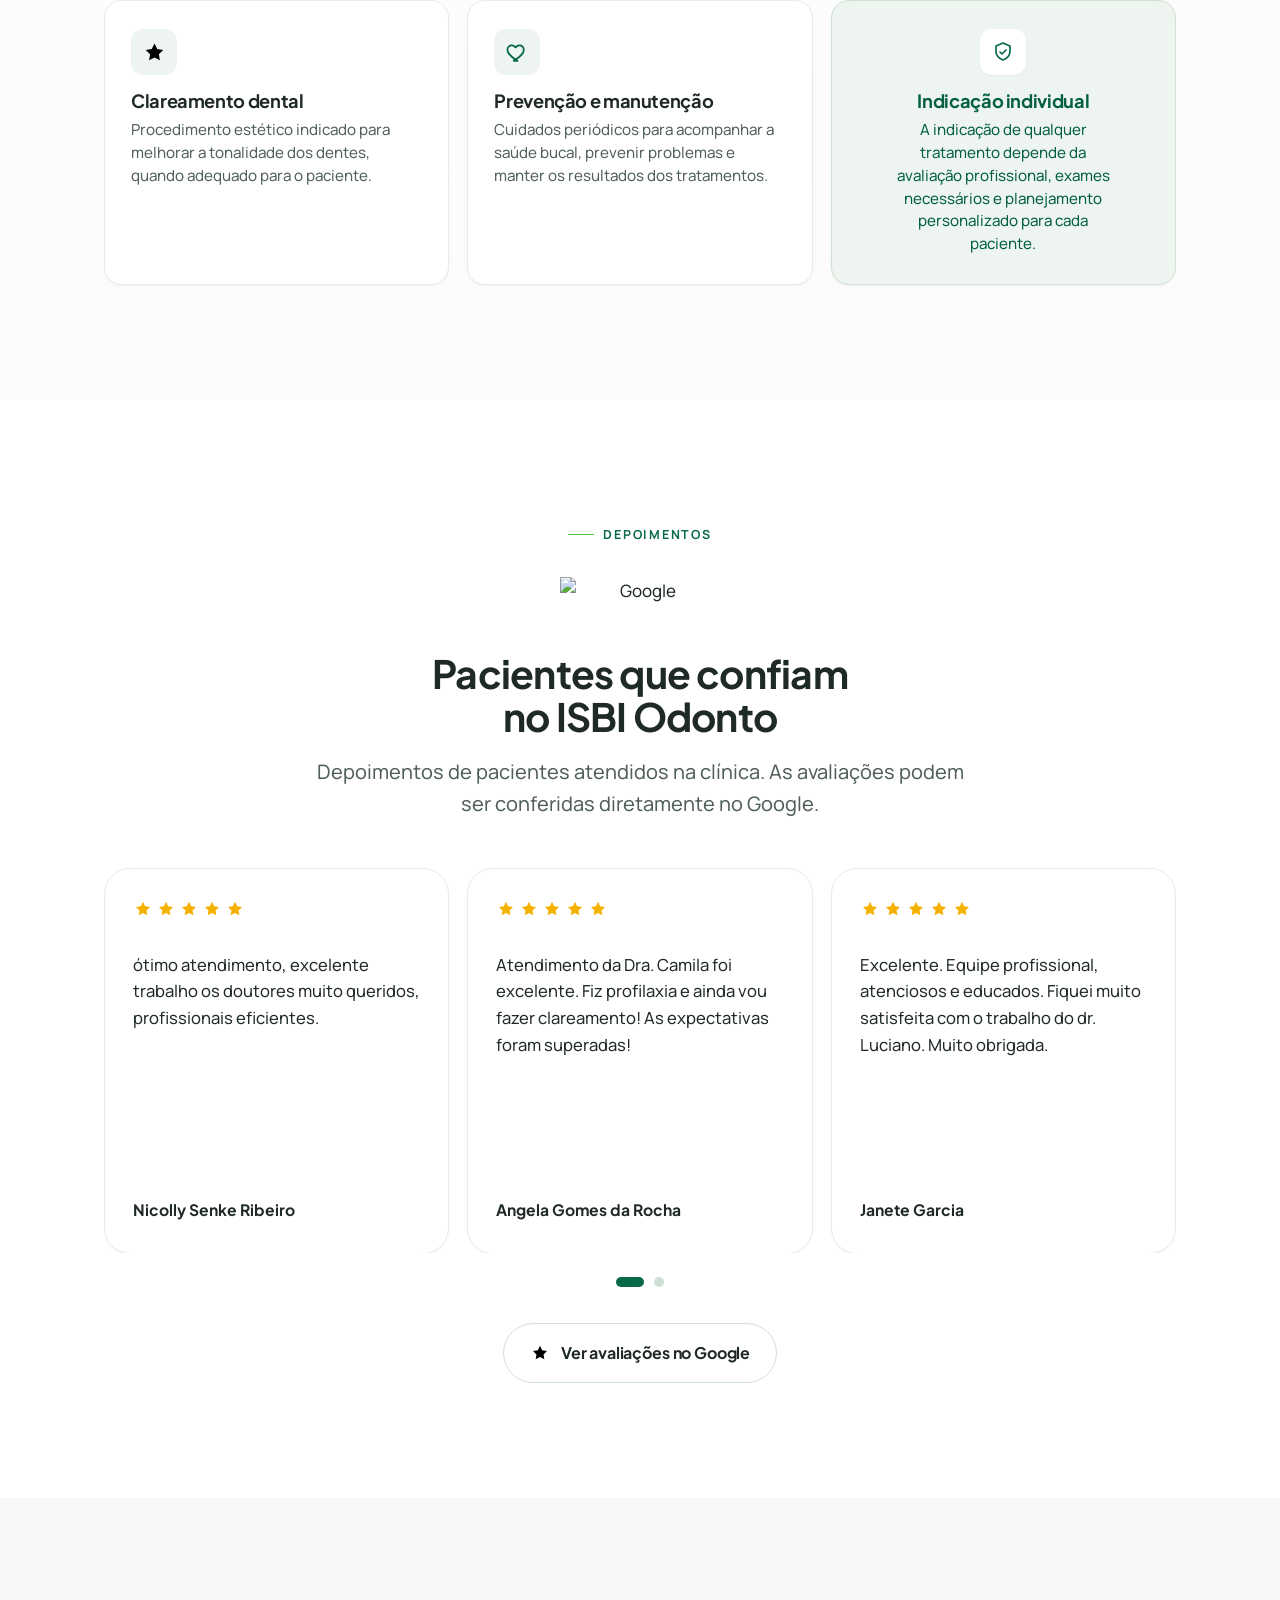
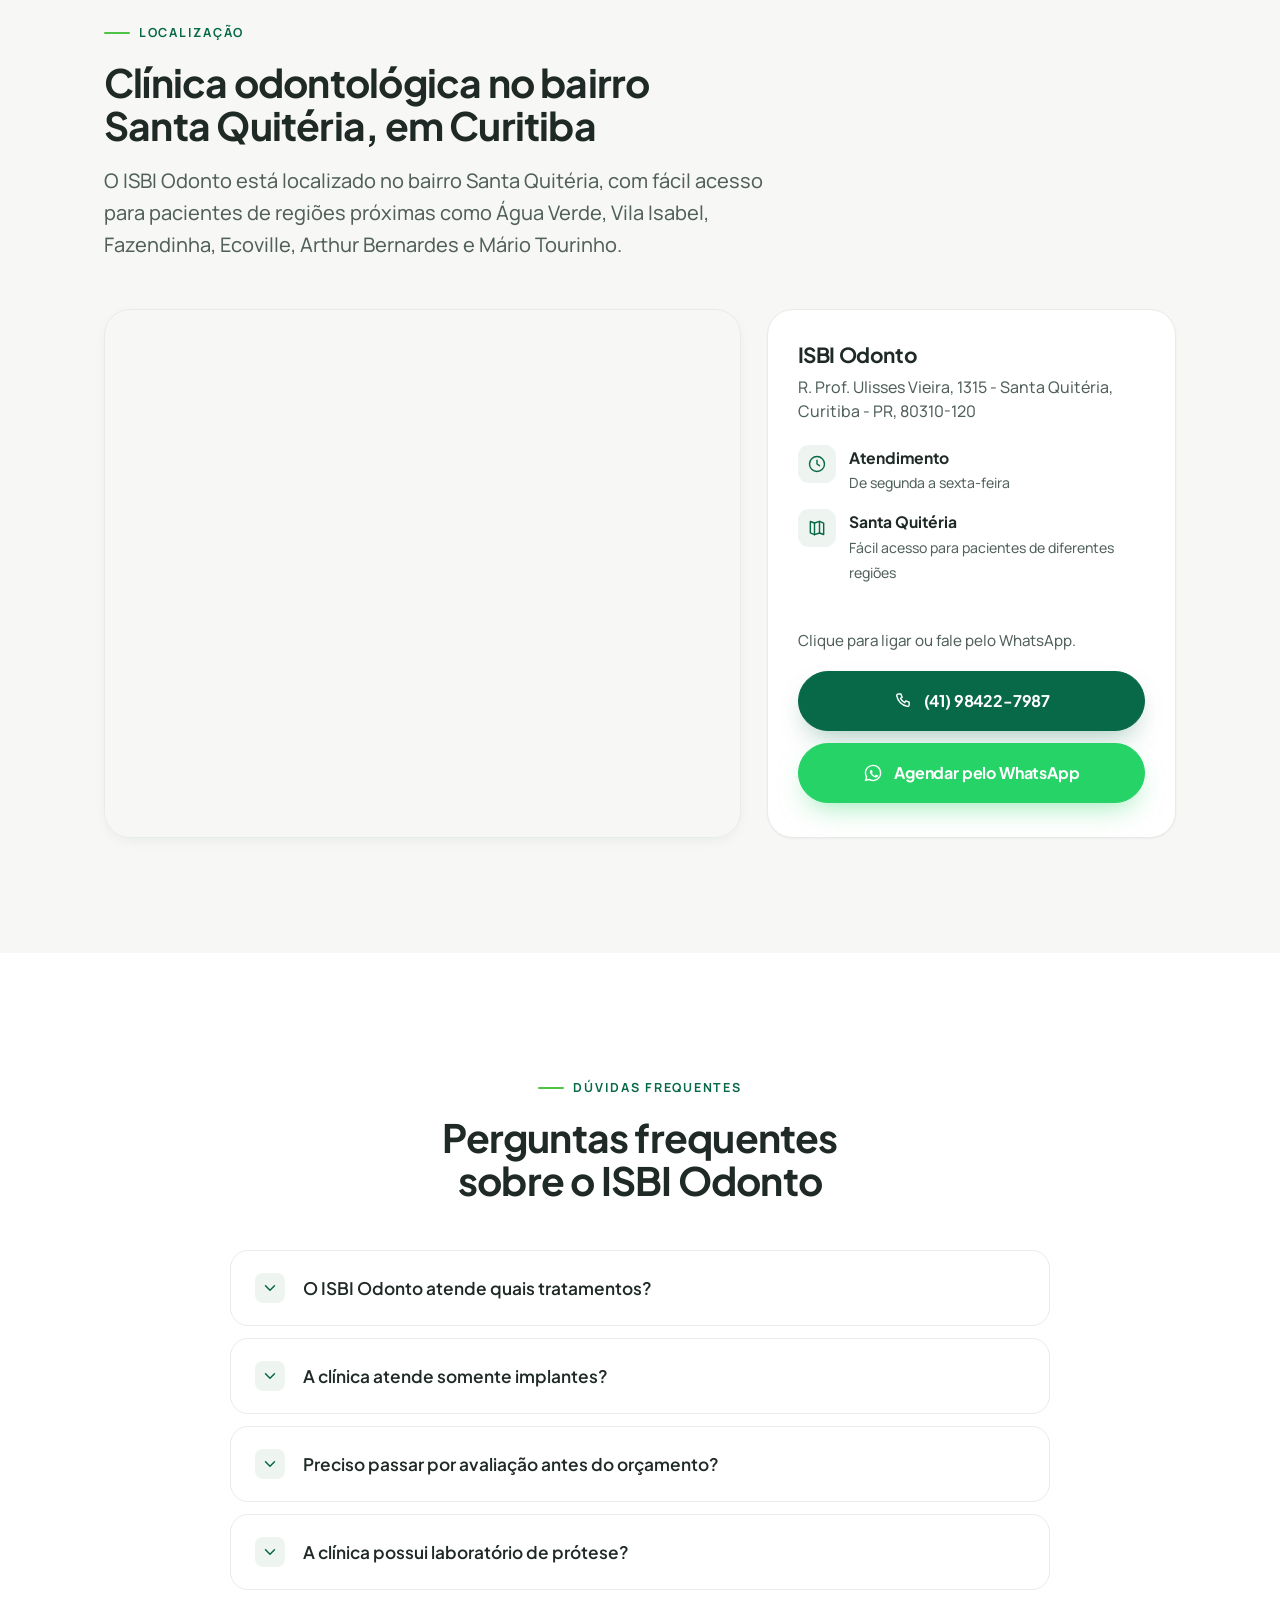
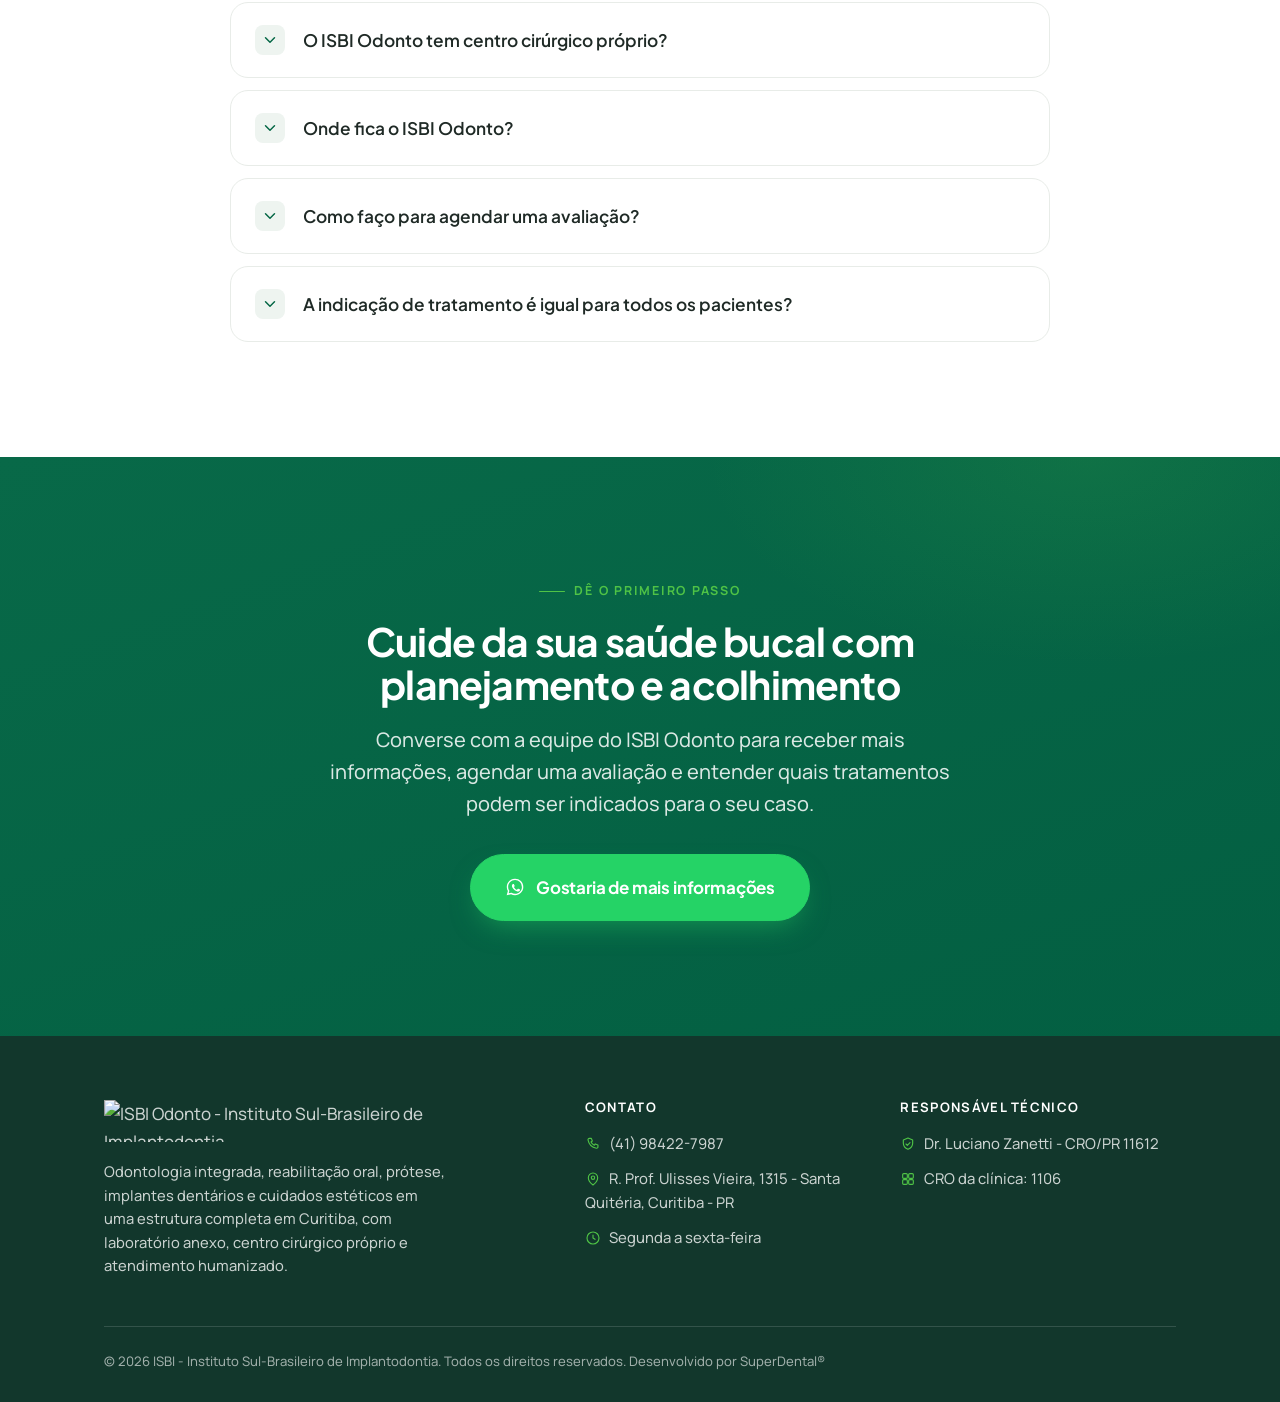
==== commit 9ee94086: "Att" ====
--- a/uploads/index.html
+++ b/uploads/index.html
@@ -776,8 +776,8 @@
         </ul>
         <p class="contact-note">Clique para ligar ou fale pelo WhatsApp.</p>
         <div class="contact-actions">
-          <a class="btn btn--call" href="tel:4184227987" onclick="isbiTrack('cta_ligar_localizacao')">
-            <svg viewBox="0 0 24 24"><use href="#i-phone"/></svg>(41) 8422-7987
+          <a class="btn btn--call" href="tel:41984227987" onclick="isbiTrack('cta_ligar_localizacao')">
+            <svg viewBox="0 0 24 24"><use href="#i-phone"/></svg>(41) 98422-7987
           </a>
           <a class="btn btn--wa sellbot-wpp-open" href="https://wa.me/554184227987?text=Ol%C3%A1%2C%20vim%20pelo%20Google%20e%20gostaria%20de%20mais%20informa%C3%A7%C3%B5es." target="_blank" rel="noopener" onclick="isbiTrack('cta_whatsapp_localizacao')">
             <svg viewBox="0 0 24 24" fill="currentColor"><use href="#i-wa"/></svg>Agendar pelo WhatsApp
@@ -859,7 +859,7 @@
       <div class="footer__col">
         <h4>Contato</h4>
         <ul>
-          <li><a href="tel:4184227987"><svg viewBox="0 0 24 24"><use href="#i-phone"/></svg>(41) 8422-7987</a></li>
+          <li><a href="tel:41984227987"><svg viewBox="0 0 24 24"><use href="#i-phone"/></svg>(41) 98422-7987</a></li>
           <li><svg viewBox="0 0 24 24"><use href="#i-pin"/></svg>R. Prof. Ulisses Vieira, 1315 - Santa Quitéria, Curitiba - PR</li>
           <li><svg viewBox="0 0 24 24"><use href="#i-clock"/></svg>Segunda a sexta-feira</li>
         </ul>
@@ -891,6 +891,6 @@
 
 <script src="assets/image-slot.js"></script>
 <script src="app.js?v=20250622"></script>
-<script src="https://plugin.sellbot.tech/assets/js/sellbot_plugin.min.js"></script>
+<script src="https://plugin.sellbot.tech/v3/embed.min.js" defer></script>
 </body>
 </html>
